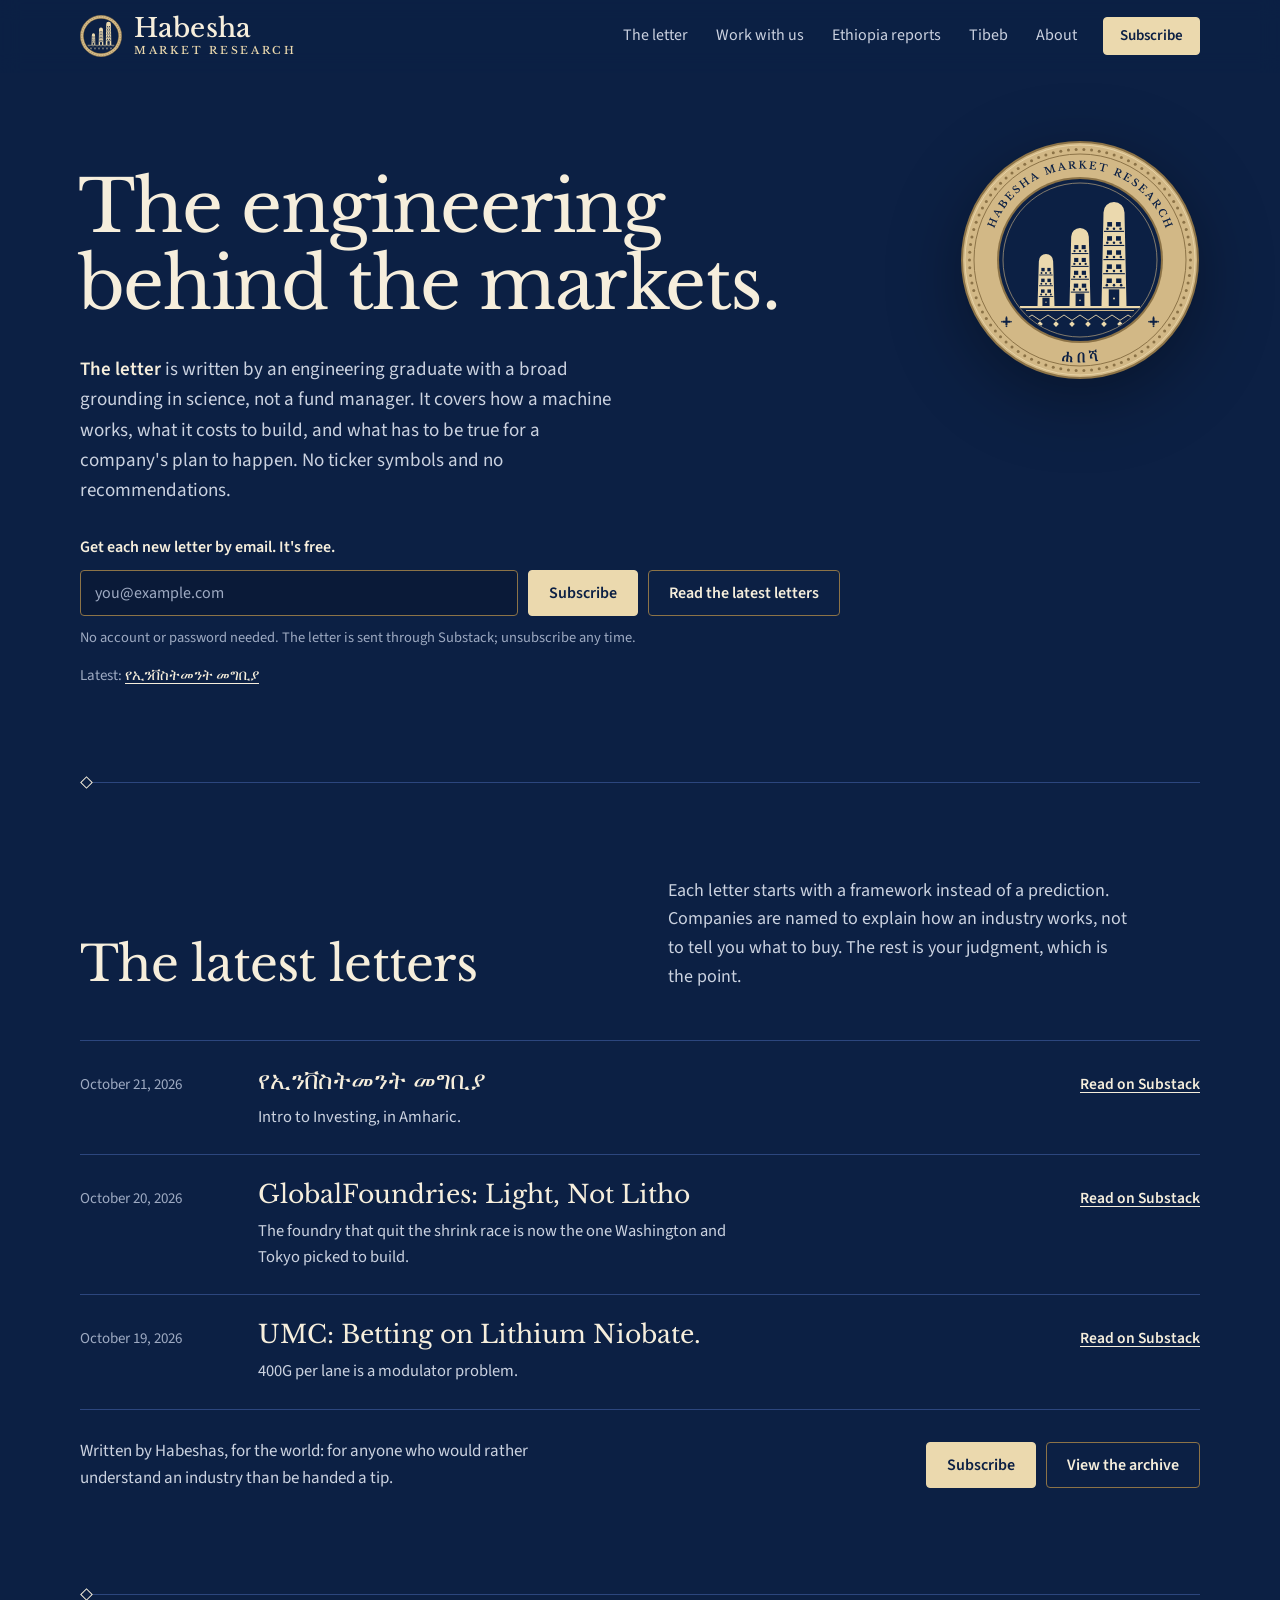
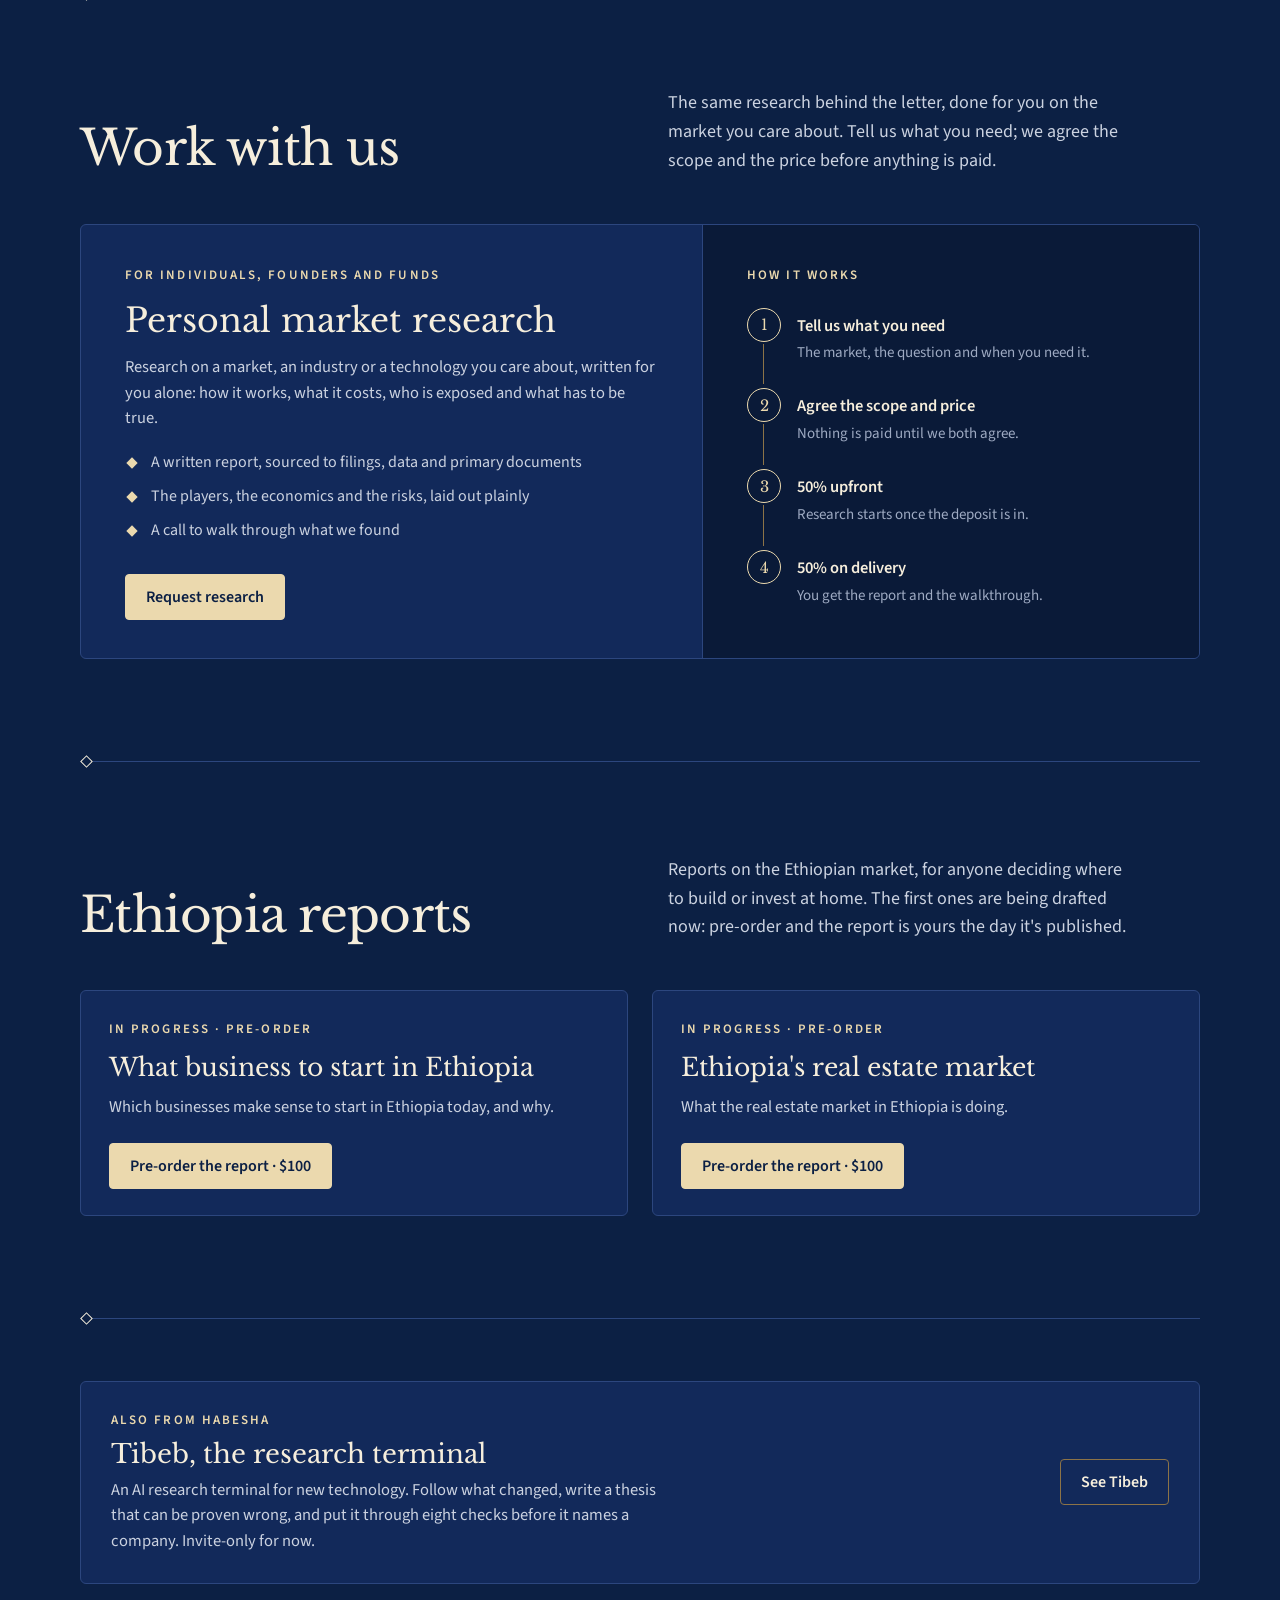
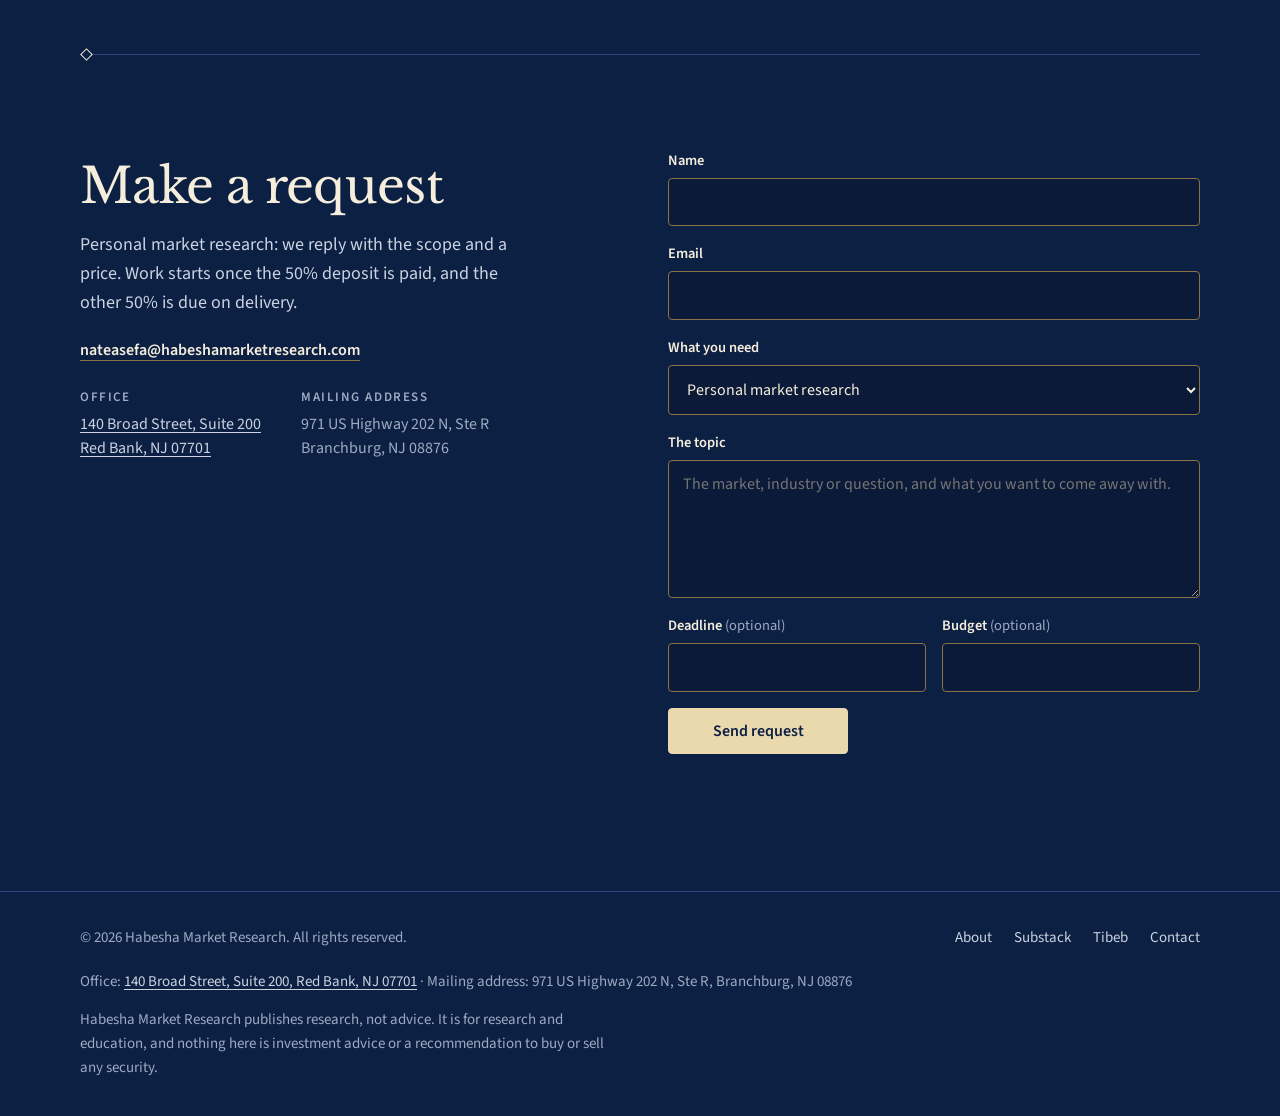
==== index.html @ 95555477 "Sign up for the letter on the site, not on Substack's pages Five simulated readers trying to "sign u" ====
<!DOCTYPE html>
<html lang="en">
<head>
<meta charset="UTF-8"/>
<meta name="viewport" content="width=device-width, initial-scale=1.0, viewport-fit=cover"/>
<title>Habesha Market Research · The engineering behind the markets</title>
<meta name="description" content="The engineering behind the markets: a research letter by an engineering graduate with a broad grounding in science, not a fund manager, and Tibeb, a terminal that tests a thesis before it names a company."/>
<meta property="og:title" content="Habesha Market Research"/>
<meta property="og:description" content="Research on the engineering behind the markets. A letter with no ticker symbols and no recommendations, and Tibeb, a research terminal that tests a thesis before it names a company."/>
<meta property="og:image" content="https://www.habeshamarketresearch.com/assets/og-logo.png"/>
<meta property="og:type" content="website"/>
<meta name="theme-color" content="#0C2044"/>
<link rel="icon" href="/favicon.ico" sizes="48x48"/>
<link rel="icon" type="image/png" sizes="32x32" href="/assets/favicon-32.png"/>
<link rel="icon" type="image/png" sizes="16x16" href="/assets/favicon-16.png"/>
<link rel="apple-touch-icon" sizes="180x180" href="/assets/apple-touch-icon.png"/>
<link rel="preconnect" href="https://fonts.googleapis.com"/>
<link rel="preconnect" href="https://fonts.gstatic.com" crossorigin/>
<link href="https://fonts.googleapis.com/css2?family=Libre+Baskerville:ital,wght@0,400..700;1,400..700&family=Source+Sans+3:ital,wght@0,400..700;1,400..700&display=swap" rel="stylesheet"/>
<script>
/* The hero plays once on load. Without this class (no script, or the
   visitor asked for reduced motion) the page shows the finished state. */
if (!window.matchMedia || !window.matchMedia('(prefers-reduced-motion: reduce)').matches) {
  document.documentElement.className += ' anim';
}
</script>
<style>
/* ══════════════════════════════════════════════════════════════════════
   Habesha Market Research

   The Habesha Market Research brand, as a page: navy ground, ivory ink,
   champagne accents from the Aksum coin, the wordmark's serif, and the tibeb — the woven border on Ethiopian cloth
   that Tibeb is named for. The tibeb appears as the thread of the four
   steps, which weaves itself as the path plays. Colour means something and nothing else: green is for / passed,
   red is against / hurt, ochre is open. Ivory is for words, champagne for actions.
   Same system as the terminal itself.
   ══════════════════════════════════════════════════════════════════════ */
:root {
  --paper:     #0C2044;   /* the logo's ground */
  --raised:    #12295A;
  --inset:     #0A1A38;
  --line:      #1E3566;
  --line-2:    #2C467E;
  --line-3:    #8C7347;   /* control outlines, 3:1 on paper */
  --ink:       #F6EEDC;   /* the wordmark's navy */
  --ink-2:     #CBD2E0;
  --ink-3:     #9EAAC2;
  --ink-hover: #EBD9AE;
  --accent:    #EBD9AE;   /* champagne, the coin's rim */
  --accent-2:  #D2B886;
  --green:     #5CBF98;
  --red:       #E8746E;
  --ochre:     #D2B886;
  --ochre-ink: #E3CC92;

  --display: 'Libre Baskerville', Georgia, 'Times New Roman', serif;
  --body:    'Source Sans 3', system-ui, -apple-system, 'Segoe UI', sans-serif;

  --tibeb:   url("data:image/svg+xml,%3Csvg xmlns='http://www.w3.org/2000/svg' width='24' height='16' viewBox='0 0 24 16'%3E%3Crect width='24' height='16' fill='%23081833'/%3E%3Cpath d='M0 0h24v1.2H0z' fill='%23D2B886'/%3E%3Cpath d='M0 1.2 3 4.6 6 1.2 9 4.6 12 1.2 15 4.6 18 1.2 21 4.6 24 1.2z' fill='%23EBD9AE'/%3E%3Crect y='5.6' width='24' height='1' fill='%238C7347'/%3E%3Cpath d='M6 8 8.7 10.7 6 13.4 3.3 10.7z' fill='%23EBD9AE'/%3E%3Cpath d='M18 8 20.7 10.7 18 13.4 15.3 10.7z' fill='%23B89B62'/%3E%3Crect y='14.8' width='24' height='1.2' fill='%238C7347'/%3E%3C/svg%3E");
  --tibeb-v: url("data:image/svg+xml,%3Csvg xmlns='http://www.w3.org/2000/svg' width='16' height='24' viewBox='0 0 16 24'%3E%3Cg transform='translate%2816 0%29 rotate%2890%29'%3E%3Crect width='24' height='16' fill='%23081833'/%3E%3Cpath d='M0 0h24v1.2H0z' fill='%23D2B886'/%3E%3Cpath d='M0 1.2 3 4.6 6 1.2 9 4.6 12 1.2 15 4.6 18 1.2 21 4.6 24 1.2z' fill='%23EBD9AE'/%3E%3Crect y='5.6' width='24' height='1' fill='%238C7347'/%3E%3Cpath d='M6 8 8.7 10.7 6 13.4 3.3 10.7z' fill='%23EBD9AE'/%3E%3Cpath d='M18 8 20.7 10.7 18 13.4 15.3 10.7z' fill='%23B89B62'/%3E%3Crect y='14.8' width='24' height='1.2' fill='%238C7347'/%3E%3C/g%3E%3C/svg%3E");

  --gutter: 40px;
  --wrap:   1200px;
}
*, *::before, *::after { box-sizing: border-box; }
* { margin: 0; padding: 0; }
html { scroll-behavior: smooth; scroll-padding-top: 96px; -webkit-text-size-adjust: 100%; }
body {
  font-family: var(--body);
  font-size: 18px;
  line-height: 1.6;
  font-variant-numeric: tabular-nums;
  background: var(--paper);
  color: var(--ink);
  -webkit-font-smoothing: antialiased;
  text-rendering: optimizeLegibility;
  overflow-x: hidden;
}
a { color: inherit; }
::selection { background: rgba(235, 217, 174, 0.28); }
:focus-visible { outline: 2px solid var(--ink); outline-offset: 3px; }

.wrap { position: relative; max-width: var(--wrap); margin: 0 auto; padding: 0 var(--gutter); }
.skip {
  position: absolute; left: 12px; top: -60px; z-index: 200;
  padding: 10px 14px; background: var(--ink); color: var(--paper);
  font-weight: 600; font-size: 15px; text-decoration: none; border-radius: 4px;
}
.skip:focus { top: 22px; }

/* The diamond knot. */
.knot {
  display: inline-block; flex-shrink: 0;
  width: 10px; height: 10px;
  border: 1.5px solid var(--accent); background: var(--accent);
  transform: rotate(45deg);
  transition: background 0.3s, border-color 0.3s, box-shadow 0.3s;
}

/* ─── Buttons ─── */
.btn {
  display: inline-flex; align-items: center; justify-content: center;
  padding: 12px 20px;
  border: 1px solid transparent; border-radius: 4px;
  font: 600 16px/1.25 var(--body);
  text-decoration: none; white-space: nowrap; cursor: pointer;
  transition: background 0.15s, border-color 0.15s, color 0.15s;
}
.btn-primary { background: var(--accent); border-color: var(--accent); color: var(--paper); }
.btn-primary:hover { background: var(--ink); border-color: var(--ink); }
.btn-quiet { background: transparent; border-color: var(--line-3); color: var(--ink); }
.btn-quiet:hover { background: rgba(235, 217, 174, 0.08); border-color: var(--ink); }
.text-link { color: var(--ink); text-decoration: underline; text-decoration-thickness: 1px; text-underline-offset: 3px; }
.text-link:hover { text-decoration-thickness: 2px; }

/* ─── Nav ─── */
.nav {
  position: fixed; top: 0; left: 0; right: 0; z-index: 100;
  background: rgba(12, 32, 68, 0.94);
  -webkit-backdrop-filter: blur(10px); backdrop-filter: blur(10px);
  border-bottom: 1px solid transparent;
  transition: border-color 0.2s;
}
.nav.scrolled { border-bottom-color: var(--line-2); }
.nav-in {
  max-width: var(--wrap); margin: 0 auto; padding: 0 var(--gutter);
  height: 72px; display: flex; align-items: center; justify-content: space-between; gap: 24px;
}
.brand { display: inline-flex; align-items: center; gap: 12px; text-decoration: none; color: var(--ink); }
.brand-emblem { display: block; height: 42px; width: auto; }
.brand-lockup { display: flex; flex-direction: column; gap: 5px; }
.brand-name { font: 500 26px/1 var(--display); letter-spacing: 0.005em; }
.brand-sub { font: 500 10.5px/1 var(--display); letter-spacing: 0.26em; text-transform: uppercase; color: var(--accent); }
.nav-links { display: flex; align-items: center; gap: 4px; }
.nav-links a { padding: 8px 12px; font-size: 16px; color: var(--ink-2); text-decoration: none; border-radius: 4px; transition: color 0.15s; }
.nav-links a:hover { color: var(--ink); text-decoration: underline; text-underline-offset: 4px; }
.nav-links .btn { margin-left: 10px; padding: 9px 16px; font-size: 15px; color: var(--paper); }
.nav-links .btn:hover { color: var(--paper); text-decoration: none; }
.nav-burger {
  display: none; width: 44px; height: 44px;
  align-items: center; justify-content: center;
  background: transparent; border: 1px solid var(--line-3); border-radius: 4px; color: var(--ink); cursor: pointer;
}

/* ─── Hero ─── */
.hero { position: relative; padding: 168px 0 88px; }
/* The statement: what the firm does, in two lines. */
.hero h1 {
  font: 400 clamp(40px, 5.6vw, 80px)/1.08 var(--display);
  letter-spacing: -0.02em;
  margin-left: -0.03em;
  color: var(--ink);
}
/* Under it, the two things the firm makes, side by side: the letter and
   Tibeb, each with its one action. */
.doors { display: grid; grid-template-columns: repeat(2, minmax(0, 1fr)); gap: 0 56px; margin-top: 40px; }
.door { display: flex; flex-direction: column; }
.door .hero-cta { margin-top: auto; padding-top: 24px; }
.hero-lede { font-size: 19px; line-height: 1.6; color: var(--ink-2); max-width: 48ch; }
.hero-lede strong { color: var(--ink); font-weight: 600; }
.hero-cta { display: flex; flex-wrap: wrap; gap: 10px; margin-top: 26px; }
.hero-note { margin-top: 14px; font-size: 15px; color: var(--ink-3); }

/* The path: four knots on one thread, each with what that step leaves you
   holding. On load the thread is woven, left to right. */
.path {
  list-style: none;
  display: grid; grid-template-columns: repeat(4, minmax(0, 1fr)); gap: 0 32px;
  margin-top: 64px;
}
.rail { display: flex; align-items: center; height: 16px; margin-bottom: 18px; }
.rail .knot { width: 12px; height: 12px; margin-left: 2px; }
.link {
  position: relative; flex: 1; height: 10px; margin: 0 -20px 0 12px;
  background: linear-gradient(var(--line-2), var(--line-2)) left center / 100% 1px no-repeat;
}
.link::after {
  content: ''; position: absolute; inset: 0;
  background: var(--tibeb) repeat-x left center / auto 10px;
  transform-origin: left center; transition: transform 0.7s cubic-bezier(0.3, 0.7, 0.2, 1);
}
.step:last-child .link { display: none; }
.step-name { font: 600 18px/1.3 var(--body); color: var(--ink); }
.step-what { margin-top: 4px; font-size: 15.5px; line-height: 1.5; color: var(--ink-2); min-height: 70px; }
.mini { margin-top: 16px; transition: opacity 0.5s; }
.mini-foot { margin-top: 10px; font-size: 14px; color: var(--ink-3); }
.mini-foot b { font-weight: 700; color: var(--green); }

.chips { display: flex; flex-wrap: wrap; gap: 6px; list-style: none; }
.chip {
  padding: 3px 10px; border: 1px solid var(--line-2); border-radius: 999px;
  font-size: 13.5px; line-height: 1.5; color: var(--ink-2);
  transition: border-color 0.3s, color 0.3s, background 0.3s;
}
.chip.pick { border-color: var(--ink); color: var(--paper); background: var(--ink); }

.thesis-card { border-left: 3px solid var(--ink); padding: 2px 0 2px 14px; }
.thesis-tag { font-size: 13.5px; color: var(--ink-3); }
.thesis-q { margin-top: 6px; font: 400 18px/1.4 var(--display); color: var(--ink); }
.thesis-by { margin-top: 10px; font-size: 14px; color: var(--ink-2); }
.thesis-by b { font-weight: 600; color: var(--ink); }

.checks { list-style: none; }
.check { position: relative; padding: 0 0 6px 24px; font-size: 14.5px; line-height: 1.45; color: var(--ink); transition: color 0.3s; }
.check::before {
  content: ''; position: absolute; left: 6px; top: 15px; bottom: -4px; width: 1px;
  background: var(--green); transition: background 0.3s;
}
.check:last-child { padding-bottom: 0; }
.check:last-child::before { display: none; }
.check .knot { position: absolute; left: 2px; top: 6px; width: 9px; height: 9px; background: var(--green); border-color: var(--green); }

.slots { list-style: none; border-top: 1px solid var(--line-2); }
.slot {
  display: grid; grid-template-columns: 62px minmax(0, 1fr) auto; gap: 12px; align-items: center;
  padding: 8px 0; border-bottom: 1px solid var(--line-2);
  font-size: 14.5px; line-height: 1.3;
}
.sym {
  height: 24px; display: grid; place-items: center;
  border: 1px solid var(--ink);
  font: 600 12.5px/1 var(--display); letter-spacing: 0.04em; color: var(--ink);
  transition: color 0.35s, border-color 0.35s, background 0.35s;
}
.role { color: var(--ink); transition: color 0.35s; }
.side { font-size: 13.5px; font-weight: 600; color: var(--green); transition: opacity 0.35s; }
.slot.hurt .sym { color: var(--red); border-color: var(--red); }
.slot.hurt .side { color: var(--red); }
.when-locked { display: none; color: var(--ochre-ink); }
.when-open { color: var(--green); font-weight: 600; }

.replay {
  display: none; margin-top: 24px;
  background: transparent; border: 0; padding: 4px 0;
  font: 500 15px var(--body); color: var(--ink-3);
  text-decoration: underline; text-decoration-thickness: 1px; text-underline-offset: 3px; cursor: pointer;
}
.replay:hover { color: var(--ink); }

/* Before the sequence reaches a step. */
.anim .replay { display: inline-block; }
.anim .step:not(.on) .rail .knot { background: var(--paper); border-color: var(--ink-3); }
.anim .step-exposure:not(.on) .rail .knot { border-color: var(--ochre); box-shadow: 0 0 0 3px rgba(210, 184, 134, 0.25); }
.anim .step:not(.go) .link::after { transform: scaleX(0); }
.anim .chip.pick:not(.on) { border-color: var(--line-2); color: var(--ink-2); background: transparent; }
.anim .step-thesis:not(.on) .mini { opacity: 0.25; }
.anim .check:not(.on) { color: var(--ink-3); }
.anim .check:not(.on)::before { background: var(--line-2); }
.anim .check:not(.on) .knot { background: var(--paper); border-color: var(--ink-3); }
.anim .slot:not(.on) .sym {                   /* a symbol, woven shut */
  color: transparent; border-color: var(--ink);
  background: var(--tibeb) repeat-x left center / auto 24px;
}
.anim .slot:not(.on) .role { color: var(--ink-3); }
.anim .slot:not(.on) .side { opacity: 0; }
.anim .step-exposure:not(.on) .when-locked { display: inline; }
.anim .step-exposure:not(.on) .when-open { display: none; }

/* ─── The rule between sections: a hairline and one knot ─── */
.thread-rule { position: relative; height: 13px; max-width: var(--wrap); margin: 0 auto; padding: 0 var(--gutter); }
.thread-rule::before { content: ''; position: absolute; left: var(--gutter); right: var(--gutter); top: 6px; height: 1px; background: var(--line-2); }
.thread-rule::after {
  content: ''; position: absolute; left: var(--gutter); top: 2px; margin-left: 2px;
  width: 9px; height: 9px; transform: rotate(45deg);
  border: 1.5px solid var(--ink); background: var(--paper);
}

/* ─── Sections ─── */
.section { position: relative; padding: 88px 0 96px; }
.section-head { display: grid; grid-template-columns: minmax(0, 1fr) minmax(0, 1fr); gap: 56px; align-items: end; margin-bottom: 48px; }
.section-title { font: 400 clamp(34px, 3.8vw, 50px)/1.12 var(--display); letter-spacing: -0.015em; color: var(--ink); }
.section-lede { font-size: 18px; color: var(--ink-2); max-width: 52ch; }

/* The gate: eight checks, in the order they are worked through. */
.gate { list-style: none; border-top: 1px solid var(--line-2); }
.gate-row {
  position: relative;
  display: grid; grid-template-columns: 30px minmax(0, 0.9fr) minmax(0, 1.25fr) minmax(0, 1.1fr); gap: 0 28px;
  padding: 20px 0; border-bottom: 1px solid var(--line-2);
  align-items: start;
}
.gate-row .knot { margin: 9px 0 0 3px; background: var(--green); border-color: var(--green); }
.gate-row::before {                /* the thread, knot to knot */
  content: ''; position: absolute; left: 8px; top: 40px; bottom: -28px; width: 1px; background: var(--green); opacity: 0.6;
}
.gate-row:last-child::before { display: none; }
.gate-name { font: 600 18px/1.4 var(--body); color: var(--ink); }
.gate-takes { font-size: 17px; line-height: 1.55; color: var(--ink); }
.gate-takes .num { font-weight: 700; color: var(--ink); }
.gate-why { font-size: 16px; line-height: 1.55; color: var(--ink-2); }
.gate-cols {
  display: grid; grid-template-columns: 30px minmax(0, 0.9fr) minmax(0, 1.25fr) minmax(0, 1.1fr); gap: 0 28px;
  padding-bottom: 10px; font-size: 14.5px; font-weight: 600; color: var(--ink-3);
}
.gate-after { margin-top: 28px; font-size: 17px; color: var(--ink-2); max-width: 64ch; }

/* It stops at research. */
.stops { display: grid; grid-template-columns: minmax(0, 1fr) minmax(0, 1fr); gap: 56px; align-items: end; }
.stops p { margin-top: 22px; font-size: 18px; color: var(--ink-2); max-width: 46ch; }
.stops p + p { margin-top: 14px; }
.stops p.small { font-size: 15.5px; color: var(--ink-3); }
.not-list { list-style: none; border-top: 1px solid var(--line-2); }
.not-list li { display: flex; align-items: baseline; gap: 14px; padding: 14px 0; border-bottom: 1px solid var(--line-2); font-size: 18px; color: var(--ink); }
.not-list .no { font-size: 14px; font-weight: 700; color: var(--red); min-width: 28px; }

/* The letter. */
.posts { list-style: none; border-top: 1px solid var(--line-2); }
.post a {
  display: grid; grid-template-columns: 150px minmax(0, 1fr) auto; gap: 8px 28px; align-items: baseline;
  padding: 24px 0; border-bottom: 1px solid var(--line-2);
  text-decoration: none;
}
.post-kind { font-size: 15px; color: var(--ink-3); }
.post-title { font: 400 25px/1.25 var(--display); color: var(--ink); transition: color 0.15s; }
.post-desc { grid-column: 2; font-size: 16.5px; line-height: 1.55; color: var(--ink-2); max-width: 62ch; }
.post-go { grid-row: 1; grid-column: 3; font-size: 15.5px; font-weight: 600; color: var(--ink); white-space: nowrap; text-decoration: underline; text-underline-offset: 3px; }
.post a:hover .post-title { color: var(--ink-hover); text-decoration: underline; text-decoration-thickness: 1px; text-underline-offset: 5px; }
.letter-bar { margin-top: 28px; display: flex; flex-wrap: wrap; gap: 16px 28px; align-items: center; justify-content: space-between; }
.letter-bar p { font-size: 17px; color: var(--ink-2); max-width: 58ch; }
.letter-bar .btns { display: flex; flex-wrap: wrap; gap: 10px; }

/* Contact. */
.contact { display: grid; grid-template-columns: minmax(0, 1fr) minmax(0, 1fr); gap: 56px; align-items: start; }
.contact > div { padding-top: 10px; }
.contact p { font-size: 18px; color: var(--ink-2); max-width: 50ch; }
.contact .hero-cta { margin-top: 22px; }
.mail { display: inline-block; margin-top: 14px; padding: 8px 0; font: 600 16px var(--body); color: var(--ink); text-decoration: underline; text-decoration-color: var(--line-3); text-underline-offset: 5px; overflow-wrap: anywhere; }
.mail:hover { text-decoration-color: var(--ink); }
.addr-grid { display: flex; flex-wrap: wrap; gap: 0 40px; margin-top: 18px; }
.request-addr a { color: var(--ink-2); text-underline-offset: 3px; }
.request-addr { margin-top: 0; font-style: normal; font-size: 16px; line-height: 1.55; color: var(--ink-3); }
.addr-label { display: block; font-size: 13px; font-weight: 600; letter-spacing: 0.12em; text-transform: uppercase; color: var(--ink-3); margin-bottom: 4px; }

/* Footer. */
.footer { position: relative; border-top: 1px solid var(--line-2); }
.footer-in {
  max-width: var(--wrap); margin: 0 auto; padding: 28px var(--gutter) 36px;
  display: flex; flex-wrap: wrap; gap: 14px 32px; justify-content: space-between; align-items: baseline;
  font-size: 15px; color: var(--ink-3);
}
.footer-links { display: flex; gap: 22px; }
.footer-links a { padding: 6px 0; text-decoration: none; color: var(--ink-2); }
.footer-links a:hover { color: var(--ink); text-decoration: underline; text-underline-offset: 4px; }
.footer-note { flex-basis: 100%; max-width: 78ch; }
.footer-addr { flex-basis: 100%; font-style: normal; color: var(--ink-3); }
.footer-addr a { color: var(--ink-2); text-underline-offset: 3px; }

/* ─── Narrower screens ─── */
@media (max-width: 1080px) {
  .doors { gap: 0 40px; margin-top: 32px; }
  /* The thread turns and runs down the page. */
  .path { grid-template-columns: minmax(0, 1fr); gap: 0; margin-top: 56px; }
  .step { display: grid; grid-template-columns: 16px minmax(0, 1fr); column-gap: 20px; padding-bottom: 34px; }
  .step:last-child { padding-bottom: 0; }
  .rail { grid-column: 1; grid-row: 1 / span 3; flex-direction: column; height: auto; margin: 6px 0 -34px; }
  .rail .knot { margin-left: 0; }
  .link {
    flex: 1; width: 10px; height: auto; margin: 10px 0 6px;
    background: linear-gradient(var(--line-2), var(--line-2)) center top / 1px 100% no-repeat;
  }
  .link::after { background: var(--tibeb-v) repeat-y center top / 10px auto; transform-origin: center top; }
  .anim .step:not(.go) .link::after { transform: scaleY(0); }
  .step-name, .step-what, .mini { grid-column: 2; }
  .step-what { min-height: 0; max-width: 52ch; }
  .mini { max-width: 460px; }
  .section-head, .stops, .contact { grid-template-columns: minmax(0, 1fr); gap: 20px; align-items: start; }
  .contact > div { padding-top: 0; }
  .section-head { margin-bottom: 36px; }
  .gate-cols { display: none; }
  .gate-row { grid-template-columns: 30px minmax(0, 1fr); gap: 4px 0; }
  .gate-row > :not(.knot) { grid-column: 2; }
  .gate-row .knot { grid-row: 1 / span 3; }
  .gate-row::before { bottom: -22px; }
  .gate-why { margin-top: 2px; }
}
@media (max-width: 860px) {
  :root { --gutter: 20px; }
  body { font-size: 17px; }
  .nav-in { height: 64px; }
  .brand-emblem { height: 36px; }
  .nav-burger { display: inline-flex; }
  .nav-links {
    display: none;
    position: absolute; top: 100%; left: 12px; right: 12px; margin-top: 6px;
    flex-direction: column; align-items: stretch; gap: 2px;
    padding: 8px; background: var(--raised); border: 1px solid var(--line-2); border-radius: 6px;
    box-shadow: 0 12px 30px rgba(0, 0, 0, 0.35);
  }
  .nav-links.open { display: flex; }
  .nav-links a { padding: 12px; font-size: 17px; }
  .nav-links .btn { margin: 6px 0 0; padding: 12px; font-size: 17px; }
  .hero { padding: 132px 0 64px; }
  .section { padding: 64px 0 72px; }
  .post a { grid-template-columns: minmax(0, 1fr); gap: 6px; padding: 22px 0; }
  .post-desc, .post-go { grid-column: 1; grid-row: auto; }
  .post-go { order: 2; margin-top: 4px; }
  .post-title { font-size: 23px; }
  .footer-in { padding-bottom: 30px; }
}
@media (max-width: 720px) {
  /* The two doors stack: the letter, then Tibeb. */
  .doors { grid-template-columns: minmax(0, 1fr); gap: 36px 0; }
  .hero-lede { max-width: 56ch; }
}
@media (max-width: 420px) {
  /* Sized so "The engineering" always fits on the first line. */
  .hero h1 { font-size: min(42px, calc((100vw - 40px) / 8.4)); }
  .hero-cta .btn { flex: 1 1 100%; }
  .slot { grid-template-columns: 58px minmax(0, 1fr) auto; gap: 10px; }
}
@media (prefers-reduced-motion: reduce) {
  html { scroll-behavior: auto; }
  *, *::before, *::after { transition-duration: 0.01ms !important; animation-duration: 0.01ms !important; }
}

/* ─── The home page, focused on the letter (Oct 2026) ─── */
.hero-lede-wide { max-width: 60ch; margin-top: 32px; }
.hero .hero-cta { margin-top: 28px; }
.hero-coin { position: absolute; right: var(--gutter); top: -28px; width: 240px; height: 240px; filter: drop-shadow(0 18px 36px rgba(0, 0, 0, 0.35)); }
.section-tight { padding: 56px 0 64px; }
.offers { display: grid; grid-template-columns: repeat(2, minmax(0, 1fr)); gap: 24px; }
.offers-one { grid-template-columns: minmax(0, 760px); }
.report-buy[aria-disabled="true"] { opacity: 0.55; cursor: default; pointer-events: none; }
.offer {
  display: flex; flex-direction: column; gap: 12px;
  padding: 28px 28px 26px; background: var(--raised);
  border: 1px solid var(--line-2); border-radius: 6px;
}
.offer-tag { font-size: 13px; font-weight: 600; letter-spacing: 0.16em; text-transform: uppercase; color: var(--accent); }
.offer-title { font: 400 25px/1.25 var(--display); color: var(--ink); }
.offer-what { font-size: 16.5px; line-height: 1.55; color: var(--ink-2); }
.offer-terms { display: flex; align-items: center; gap: 12px; font-size: 15.5px; font-weight: 600; color: var(--ink); }
.offer-terms .knot { width: 9px; height: 9px; margin-left: 2px; }
.offer-cta { margin-top: auto; padding-top: 10px; display: flex; flex-wrap: wrap; align-items: center; gap: 12px 20px; }
.offer-cta .text-link { font-size: 15px; }
.offer.offer-wide { display: grid; grid-template-columns: minmax(0, 1.25fr) minmax(0, 1fr); gap: 0; padding: 0; overflow: hidden; }
.offer-main { display: flex; flex-direction: column; gap: 14px; padding: 40px 44px 38px; }
.offer-title-lg { font-size: clamp(28px, 2.6vw, 34px); }
.offer-gets { list-style: none; margin: 4px 0 0; padding: 0; display: grid; gap: 10px; }
.offer-gets li { position: relative; padding-left: 26px; font-size: 16px; line-height: 1.5; color: var(--ink-2); }
.offer-gets li::before { content: ""; position: absolute; left: 3px; top: 0.55em; width: 8px; height: 8px; background: var(--accent); transform: rotate(45deg); }
.offer-main .offer-cta { padding-top: 18px; }
.offer-side { padding: 40px 44px 38px; background: var(--inset, #0A1A38); border-left: 1px solid var(--line-2); }
.offer-side-h { font-size: 13px; font-weight: 600; letter-spacing: 0.16em; text-transform: uppercase; color: var(--accent); margin-bottom: 22px; }
.offer-steps { list-style: none; margin: 0; padding: 0; display: grid; gap: 0; }
.offer-steps li { position: relative; display: grid; grid-template-columns: 34px minmax(0, 1fr); gap: 16px; padding-bottom: 24px; }
.offer-steps li:last-child { padding-bottom: 0; }
.offer-steps li:not(:last-child)::after { content: ""; position: absolute; left: 16px; top: 36px; bottom: 4px; width: 1px; background: var(--line-3); }
.step-n { width: 34px; height: 34px; border-radius: 50%; border: 1px solid var(--accent); color: var(--accent); display: grid; place-items: center; font: 400 15px var(--display); }
.offer-steps b { display: block; font-size: 16.5px; font-weight: 600; color: var(--ink); margin-top: 5px; }
.offer-steps div span { display: block; font-size: 15px; line-height: 1.5; color: var(--ink-3); margin-top: 3px; }
@media (max-width: 860px) {
  .offer.offer-wide { grid-template-columns: minmax(0, 1fr); padding: 0; }
  .offer-main, .offer-side { padding: 28px 22px 26px; }
  .offer-side { border-left: 0; border-top: 1px solid var(--line-2); }
}
.tibeb-box {
  display: flex; align-items: center; justify-content: space-between; gap: 24px 40px; flex-wrap: wrap;
  padding: 28px 30px; border: 1px solid var(--line-2); border-radius: 6px; background: var(--raised);
}
.tibeb-box > div { max-width: 62ch; display: flex; flex-direction: column; gap: 8px; }
.tibeb-title { font: 400 26px/1.2 var(--display); color: var(--ink); }
.tibeb-what { font-size: 16.5px; line-height: 1.55; color: var(--ink-2); }
.request-note { margin-top: 18px; font-size: 17px; color: var(--ink-2); max-width: 46ch; }
.request { display: flex; flex-direction: column; gap: 16px; }
.field { display: flex; flex-direction: column; gap: 6px; }
.field-row { display: grid; grid-template-columns: minmax(0, 1fr) minmax(0, 1fr); gap: 16px; }
.field-row[hidden], .field[hidden] { display: none; }
.field label { font-size: 14.5px; font-weight: 600; color: var(--ink); }
.field .opt { font-weight: 400; color: var(--ink-3); }
.field input, .field select, .field textarea {
  width: 100%; padding: 12px 14px; border-radius: 4px;
  background: var(--inset); color: var(--ink); border: 1px solid var(--line-3);
  font: 400 16px/1.4 var(--body);
}
.field textarea { resize: vertical; min-height: 120px; }
.field input:focus-visible, .field select:focus-visible, .field textarea:focus-visible { outline: 2px solid var(--accent); outline-offset: 1px; }
.field select option { background: var(--paper); color: var(--ink); }
.request .btn { align-self: flex-start; min-width: 180px; }
.request .btn:disabled { opacity: 0.6; cursor: wait; }
.hp { position: absolute; left: -9999px; width: 1px; height: 1px; overflow: hidden; }
.form-status { min-height: 1.4em; font-size: 15px; color: var(--ink-2); }
.form-status.ok { color: var(--green); }
.form-status.err { color: var(--red); }
@media (max-width: 1080px) { .hero-coin { display: none; } }
@media (max-width: 860px) {
  .offers, .field-row { grid-template-columns: minmax(0, 1fr); }
  .offer { padding: 24px 20px 22px; }
  .tibeb-box { padding: 24px 20px; }
}

/* ─── Sign up for the letter here, in the hero (Oct 2026) ─── */
.signup { margin-top: 28px; max-width: 760px; }
.signup[hidden], .signup-done[hidden] { display: none; }
.signup-label { display: block; margin-bottom: 10px; font-size: 16px; font-weight: 600; color: var(--ink); }
.signup-row { display: flex; flex-wrap: wrap; gap: 10px; }
.signup-email {
  flex: 1 1 260px; min-width: 0;
  padding: 12px 14px; border-radius: 4px;
  background: var(--inset); color: var(--ink); border: 1px solid var(--line-3);
  font: 400 16px/1.25 var(--body);
}
.signup-email::placeholder { color: var(--ink-3); opacity: 1; }
.signup-email:focus-visible { outline: 2px solid var(--accent); outline-offset: 1px; }
.signup-email[aria-invalid="true"] { border-color: var(--red); }
.signup .btn:disabled { opacity: 0.6; cursor: not-allowed; }
.signup .form-status { margin-top: 10px; }
.signup .form-status:empty { min-height: 0; margin-top: 0; }
.signup-fine { margin-top: 10px; font-size: 14.5px; color: var(--ink-3); }
.signup-done {
  margin-top: 28px; max-width: 760px; padding: 22px 24px;
  background: var(--raised); border: 1px solid var(--line-2); border-left: 3px solid var(--green); border-radius: 6px;
  font-size: 16.5px; color: var(--ink-2);
}
.signup-done:focus { outline: none; }
.signup-done:focus-visible { outline: 2px solid var(--ink); outline-offset: 3px; }
.signup-done-head { margin-bottom: 6px; font: 400 24px/1.25 var(--display); color: var(--ink); }
.signup-done p + p { margin-top: 6px; }
.signup-done b { color: var(--ink); font-weight: 600; overflow-wrap: anywhere; }
.signup-done .hero-cta { margin-top: 18px; }
@media (max-width: 520px) {
  .signup-row > * { flex: 1 1 100%; }
  .signup-done { padding: 20px 18px; }
}
</style>
<script type="application/ld+json">
{"@context":"https://schema.org","@type":"Organization","name":"Habesha Market Research","url":"https://www.habeshamarketresearch.com","email":"nateasefa@habeshamarketresearch.com","address":{"@type":"PostalAddress","streetAddress":"140 Broad Street, Suite 200","addressLocality":"Red Bank","addressRegion":"NJ","postalCode":"07701","addressCountry":"US"}}
</script>
</head>
<body>
<a class="skip" href="#main">Skip to the content</a>

<header class="nav" id="nav">
  <div class="nav-in">
    <a href="#" class="brand" aria-label="Habesha Market Research"><img class="brand-emblem" src="/assets/emblem.svg" alt="" width="42" height="42"/><span class="brand-lockup" aria-hidden="true"><span class="brand-name">Habesha</span><span class="brand-sub">Market Research</span></span></a>
    <button class="nav-burger" id="navBurger" type="button" aria-label="Menu" aria-expanded="false" aria-controls="navLinks">
      <svg width="18" height="18" viewBox="0 0 18 18" fill="none" stroke="currentColor" stroke-width="1.6" stroke-linecap="round" aria-hidden="true"><path d="M2.5 5h13M2.5 9h13M2.5 13h13"/></svg>
    </button>
    <nav class="nav-links" id="navLinks" aria-label="Sections">
      <a href="#letter">The letter</a>
      <a href="#work">Work with us</a>
      <a href="#ethiopia">Ethiopia reports</a>
      <a href="https://www.tibeb.trade/landing.html">Tibeb</a>
      <a href="/about/">About</a>
      <a href="#subscribe" class="btn btn-primary" data-subscribe>Subscribe</a>
    </nav>
  </div>
</header>

<main id="main">

<!-- ════════════ Hero: the letter ════════════ -->
<section class="hero">
  <div class="wrap">
    <img class="hero-coin" src="/assets/coin.svg" alt="The Habesha Market Research coin: three Aksum stelae inside a champagne-gold rim" width="240" height="240"/>
    <h1>The engineering<br>behind the markets.</h1>
    <p class="hero-lede hero-lede-wide">
      <strong>The letter</strong> is written by an engineering graduate with a broad grounding in science, not a fund manager. It covers how a machine
      works, what it costs to build, and what has to be true for a company's plan to happen. No ticker
      symbols and no recommendations.
    </p>
    <!-- Sign up here, not on Substack's pages: /api/subscribe keeps the address, then the
         reader's browser hands it to Substack (which sends the letter) as Substack's own
         embed form does. Without JavaScript the form posts straight to Substack. -->
    <form class="signup" id="subscribe" action="https://thehabeshainvestor.substack.com/api/v1/free?nojs=true" method="post" novalidate>
      <label class="signup-label" for="sbEmail">Get each new letter by email. It's free.</label>
      <div class="signup-row">
        <input class="signup-email" id="sbEmail" name="email" type="email" autocomplete="email" inputmode="email" required maxlength="200" placeholder="you@example.com" aria-describedby="sbStatus"/>
        <button class="btn btn-primary" type="submit" id="sbSubmit">Subscribe</button>
        <a href="#letter" class="btn btn-quiet">Read the latest letters</a>
      </div>
      <input type="hidden" name="source" value="embed"/>
      <div class="hp" aria-hidden="true"><label for="sbWebsite">Website</label><input id="sbWebsite" name="website" type="text" tabindex="-1" autocomplete="off"/></div>
      <p class="form-status" id="sbStatus" role="status" aria-live="polite"></p>
      <p class="signup-fine">No account or password needed. The letter is sent through Substack; unsubscribe any time.</p>
    </form>
    <div class="signup-done" id="sbDone" tabindex="-1" hidden>
      <p class="signup-done-head">You're subscribed.</p>
      <p>New letters will come to <b id="sbDoneEmail"></b>, sent through Substack. If Substack asks you to confirm, open its email and press the button.</p>
      <p>You don't need an account or a password to read. Start now:</p>
      <div class="hero-cta">
        <a class="btn btn-primary" id="sbRead" href="https://thehabeshainvestor.substack.com/p/b67" target="_blank" rel="noopener">Read the latest letter</a>
        <a href="#letter" class="btn btn-quiet">See the latest letters</a>
      </div>
    </div>
    <p class="hero-note" id="latestNote">Latest: <a class="text-link" id="latestLink" href="https://thehabeshainvestor.substack.com/p/b67" target="_blank" rel="noopener">የኢንቨስትመንት መግቢያ</a></p>
  </div>
</section>

<div class="thread-rule" aria-hidden="true"></div>

<!-- ════════════ The letter: the newest three, from the Substack feed ════════════ -->
<section class="section" id="letter">
  <div class="wrap">
    <div class="section-head">
      <h2 class="section-title">The latest letters</h2>
      <p class="section-lede">
        Each letter starts with a framework instead of a prediction. Companies are named to explain how an
        industry works, not to tell you what to buy. The rest is your judgment, which is the point.
      </p>
    </div>

    <!-- Filled from /api/posts (the Substack RSS feed, newest first). The rows below
         are only the fallback for when the feed can't be reached. -->
    <ul class="posts" id="posts">
      <li class="post">
        <a href="https://thehabeshainvestor.substack.com/p/b67" target="_blank" rel="noopener">
          <time class="post-kind" datetime="2026-10-21">October 21, 2026</time>
          <span class="post-title">የኢንቨስትመንት መግቢያ</span>
          <span class="post-go">Read on Substack</span>
          <span class="post-desc">Intro to Investing, in Amharic.</span>
        </a>
      </li>
      <li class="post">
        <a href="https://thehabeshainvestor.substack.com/p/globalfoundries-light-not-litho" target="_blank" rel="noopener">
          <time class="post-kind" datetime="2026-10-20">October 20, 2026</time>
          <span class="post-title">GlobalFoundries: Light, Not Litho</span>
          <span class="post-go">Read on Substack</span>
          <span class="post-desc">The foundry that quit the shrink race is now the one Washington and Tokyo picked to build.</span>
        </a>
      </li>
      <li class="post">
        <a href="https://thehabeshainvestor.substack.com/p/umc-is-betting-on-lithium-niobate" target="_blank" rel="noopener">
          <time class="post-kind" datetime="2026-10-19">October 19, 2026</time>
          <span class="post-title">UMC: Betting on Lithium Niobate.</span>
          <span class="post-go">Read on Substack</span>
          <span class="post-desc">400G per lane is a modulator problem.</span>
        </a>
      </li>
    </ul>

    <div class="letter-bar">
      <p>Written by Habeshas, for the world: for anyone who would rather understand an industry than be handed a tip.</p>
      <div class="btns">
        <a href="#subscribe" class="btn btn-primary" data-subscribe>Subscribe</a>
        <a href="https://thehabeshainvestor.substack.com/archive" target="_blank" rel="noopener" class="btn btn-quiet">View the archive</a>
      </div>
    </div>
  </div>
</section>

<div class="thread-rule" aria-hidden="true"></div>

<!-- ════════════ Work with us: personal market research, 50% upfront ════════════ -->
<section class="section" id="work">
  <div class="wrap">
    <div class="section-head">
      <h2 class="section-title">Work with us</h2>
      <p class="section-lede">
        The same research behind the letter, done for you on the market you care about. Tell us what you
        need; we agree the scope and the price before anything is paid.
      </p>
    </div>
    <article class="offer offer-wide">
      <div class="offer-main">
        <p class="offer-tag">For individuals, founders and funds</p>
        <h3 class="offer-title offer-title-lg">Personal market research</h3>
        <p class="offer-what">Research on a market, an industry or a technology you care about, written for you alone: how it works, what it costs, who is exposed and what has to be true.</p>
        <ul class="offer-gets">
          <li>A written report, sourced to filings, data and primary documents</li>
          <li>The players, the economics and the risks, laid out plainly</li>
          <li>A call to walk through what we found</li>
        </ul>
        <div class="offer-cta">
          <a href="#request" class="btn btn-primary" data-kind="research">Request research</a>
          <a href="#" class="text-link deposit-link" data-deposit="researchDepositUrl" hidden>Scope agreed? Pay the deposit</a>
        </div>
      </div>
      <div class="offer-side">
        <p class="offer-side-h">How it works</p>
        <ol class="offer-steps">
          <li><span class="step-n">1</span><div><b>Tell us what you need</b><span>The market, the question and when you need it.</span></div></li>
          <li><span class="step-n">2</span><div><b>Agree the scope and price</b><span>Nothing is paid until we both agree.</span></div></li>
          <li><span class="step-n">3</span><div><b>50% upfront</b><span>Research starts once the deposit is in.</span></div></li>
          <li><span class="step-n">4</span><div><b>50% on delivery</b><span>You get the report and the walkthrough.</span></div></li>
        </ol>
      </div>
    </article>
  </div>
</section>

<div class="thread-rule" aria-hidden="true"></div>

<!-- ════════════ Ethiopia reports: pre-order through Stripe ════════════ -->
<section class="section" id="ethiopia">
  <div class="wrap">
    <div class="section-head">
      <h2 class="section-title">Ethiopia reports</h2>
      <p class="section-lede">
        Reports on the Ethiopian market, for anyone deciding where to build or invest at home. The first ones are
        being drafted now: pre-order and the report is yours the day it's published.
      </p>
    </div>
    <div class="offers">
      <article class="offer">
        <p class="offer-tag">In progress · pre-order</p>
        <h3 class="offer-title">What business to start in Ethiopia</h3>
        <p class="offer-what">Which businesses make sense to start in Ethiopia today, and why.</p>
        <div class="offer-cta">
          <a class="btn btn-primary report-buy" data-buy="ethiopiaBusinessUrl" href="https://buy.stripe.com/00w8wQ7W9bNj9m90Gb97G00" target="_blank" rel="noopener">Pre-order the report · $100</a>
        </div>
      </article>
      <article class="offer">
        <p class="offer-tag">In progress · pre-order</p>
        <h3 class="offer-title">Ethiopia's real estate market</h3>
        <p class="offer-what">What the real estate market in Ethiopia is doing.</p>
        <div class="offer-cta">
          <a class="btn btn-primary report-buy" data-buy="ethiopiaRealEstateUrl" href="https://buy.stripe.com/8x29AUekxeZvdCp1Kf97G01" target="_blank" rel="noopener">Pre-order the report · $100</a>
        </div>
      </article>
    </div>
  </div>
</section>

<div class="thread-rule" aria-hidden="true"></div>

<!-- ════════════ Tibeb, in brief: the full story is on tibeb.trade ════════════ -->
<section class="section section-tight" id="tibeb">
  <div class="wrap">
    <div class="tibeb-box">
      <div>
        <p class="offer-tag">Also from Habesha</p>
        <h2 class="tibeb-title">Tibeb, the research terminal</h2>
        <p class="tibeb-what">An AI research terminal for new technology. Follow what changed, write a thesis that can be proven wrong, and put it through eight checks before it names a company. Invite-only for now.</p>
      </div>
      <a href="https://www.tibeb.trade/landing.html" class="btn btn-quiet">See Tibeb</a>
    </div>
  </div>
</section>

<div class="thread-rule" aria-hidden="true"></div>

<!-- ════════════ The request form ════════════ -->
<section class="section" id="request">
  <div class="wrap">
    <div class="contact">
      <div>
        <h2 class="section-title">Make a request</h2>
        <p class="request-note">
          Personal market research: we reply with the scope and a price. Work starts once the 50% deposit is
          paid, and the other 50% is due on delivery.
        </p>
        <a href="mailto:nateasefa@habeshamarketresearch.com" class="mail">nateasefa@habeshamarketresearch.com</a>
        <div class="addr-grid">
          <address class="request-addr"><span class="addr-label">Office</span><a href="https://www.google.com/maps/search/?api=1&amp;query=140+Broad+Street+Suite+200+Red+Bank+NJ+07701" target="_blank" rel="noopener">140 Broad Street, Suite 200<br/>Red Bank, NJ 07701</a></address>
          <address class="request-addr"><span class="addr-label">Mailing address</span>971 US Highway 202 N, Ste R<br/>Branchburg, NJ 08876</address>
        </div>
      </div>
      <form class="request" id="requestForm" novalidate>
        <div class="field">
          <label for="rqName">Name</label>
          <input id="rqName" name="name" type="text" autocomplete="name" required maxlength="120"/>
        </div>
        <div class="field">
          <label for="rqEmail">Email</label>
          <input id="rqEmail" name="email" type="email" autocomplete="email" required maxlength="200"/>
        </div>
        <div class="field">
          <label for="rqKind">What you need</label>
          <select id="rqKind" name="kind" required>
            <option value="research">Personal market research</option>
            <option value="other">Something else</option>
          </select>
        </div>
        <div class="field">
          <label for="rqTopic" id="rqTopicLabel">The topic</label>
          <textarea id="rqTopic" name="topic" rows="5" maxlength="4000" placeholder="The market, industry or question, and what you want to come away with."></textarea>
        </div>
        <div class="field-row" id="rqDetails">
          <div class="field">
            <label for="rqDeadline">Deadline <span class="opt">(optional)</span></label>
            <input id="rqDeadline" name="deadline" type="text" maxlength="120"/>
          </div>
          <div class="field">
            <label for="rqBudget">Budget <span class="opt">(optional)</span></label>
            <input id="rqBudget" name="budget" type="text" maxlength="120"/>
          </div>
        </div>
        <div class="hp" aria-hidden="true"><label for="rqWebsite">Website</label><input id="rqWebsite" name="website" type="text" tabindex="-1" autocomplete="off"/></div>
        <button class="btn btn-primary" type="submit" id="rqSubmit">Send request</button>
        <p class="form-status" id="rqStatus" role="status" aria-live="polite"></p>
      </form>
    </div>
  </div>
</section>

</main>

<footer class="footer">
  <div class="footer-in">
    <div>© 2026 Habesha Market Research. All rights reserved.</div>
    <div class="footer-links">
      <a href="/about/">About</a>
      <a href="https://thehabeshainvestor.substack.com" target="_blank" rel="noopener">Substack</a>
      <a href="https://www.tibeb.trade/landing.html">Tibeb</a>
      <a href="mailto:nateasefa@habeshamarketresearch.com">Contact</a>
    </div>
    <address class="footer-addr">Office: <a href="https://www.google.com/maps/search/?api=1&amp;query=140+Broad+Street+Suite+200+Red+Bank+NJ+07701" target="_blank" rel="noopener">140 Broad Street, Suite 200, Red Bank, NJ 07701</a> · Mailing address: 971 US Highway 202 N, Ste R, Branchburg, NJ 08876</address>
    <p class="footer-note">Habesha Market Research publishes research, not advice. It is for research and education, and nothing here is investment advice or a recommendation to buy or sell any security.</p>
  </div>
</footer>

<script>
(function () {
  // ── Nav: a hairline once the page has scrolled, and the phone menu ──
  var nav = document.getElementById('nav');
  var onScroll = function () { nav.classList.toggle('scrolled', window.scrollY > 12); };
  window.addEventListener('scroll', onScroll, { passive: true });
  onScroll();

  var burger = document.getElementById('navBurger');
  var links = document.getElementById('navLinks');
  var setMenu = function (open) {
    links.classList.toggle('open', open);
    burger.setAttribute('aria-expanded', open ? 'true' : 'false');
  };
  burger.addEventListener('click', function () { setMenu(!links.classList.contains('open')); });
  links.addEventListener('click', function (e) { if (e.target.closest('a')) setMenu(false); });
  document.addEventListener('keydown', function (e) { if (e.key === 'Escape') setMenu(false); });

  // ── The newest three letters, from the Substack feed (newest first) ──
  var MONTHS = ['January','February','March','April','May','June','July','August','September','October','November','December'];
  function longDate(iso) {
    var p = (iso || '').split('-');
    return p.length === 3 ? MONTHS[+p[1] - 1] + ' ' + (+p[2]) + ', ' + p[0] : '';
  }
  function el(tag, cls, text) {
    var e = document.createElement(tag);
    if (cls) e.className = cls;
    if (text != null) e.textContent = text;
    return e;
  }
  fetch('/api/posts', { headers: { 'Accept': 'application/json' } })
    .then(function (r) { return r.ok ? r.json() : null; })
    .then(function (data) {
      var posts = data && data.posts;
      if (!posts || !posts.length) return;
      var list = document.getElementById('posts');
      list.textContent = '';
      posts.forEach(function (p) {
        if (!/^https:\/\//.test(p.link)) return;
        var li = el('li', 'post');
        var a = el('a');
        a.href = p.link; a.target = '_blank'; a.rel = 'noopener';
        var t = el('time', 'post-kind', longDate(p.date));
        t.setAttribute('datetime', p.date || '');
        a.appendChild(t);
        a.appendChild(el('span', 'post-title', p.title));
        a.appendChild(el('span', 'post-go', 'Read on Substack'));
        if (p.description) a.appendChild(el('span', 'post-desc', p.description));
        li.appendChild(a);
        list.appendChild(li);
      });
      var latest = document.getElementById('latestLink');
      if (latest && /^https:\/\//.test(posts[0].link)) { latest.href = posts[0].link; latest.textContent = posts[0].title; }
    })
    .catch(function () { /* keep the letters baked into the page */ });

  // ── Stripe Payment Links: the report pre-orders are in the page; a Railway variable overrides them ──
  fetch('/api/config').then(function (r) { return r.ok ? r.json() : null; }).then(function (cfg) {
    if (!cfg) return;
    [].forEach.call(document.querySelectorAll('[data-buy]'), function (a) {
      var url = cfg[a.getAttribute('data-buy')];
      if (url && /^https:\/\//.test(url)) {
        a.href = url; a.target = '_blank'; a.rel = 'noopener';
        a.removeAttribute('aria-disabled'); a.removeAttribute('role');
      }
    });
    [].forEach.call(document.querySelectorAll('[data-deposit]'), function (a) {
      var url = cfg[a.getAttribute('data-deposit')];
      if (url && /^https:\/\//.test(url)) { a.href = url; a.target = '_blank'; a.rel = 'noopener'; a.hidden = false; }
    });
  }).catch(function () {});

  // ── Sign up for the letter, here. /api/subscribe keeps the address, then this browser hands
  //    it to Substack (which sends the letter) as Substack's own embed form does, so nobody has
  //    to go through Substack's sign-up or sign-in pages. When the server asks a network to
  //    wait, it says how long: the button counts down and comes back as "Try again". ──
  var sbForm = document.getElementById('subscribe');
  var sbEmail = document.getElementById('sbEmail');
  var sbSubmit = document.getElementById('sbSubmit');
  var sbStatus = document.getElementById('sbStatus');
  var sbDone = document.getElementById('sbDone');
  var SB_LABEL = sbSubmit.textContent;
  var sbTimer = null;

  function sbSay(msg, cls) {
    sbStatus.textContent = msg || '';
    sbStatus.className = 'form-status' + (cls ? ' ' + cls : '');
  }
  function sbClock(s) {
    var m = Math.floor(s / 60), r = s % 60;
    return m + ':' + (r < 10 ? '0' : '') + r;
  }
  function sbWait(seconds, msg) {
    var until = Date.now() + seconds * 1000;
    clearInterval(sbTimer);
    sbSay(msg, 'err');
    sbSubmit.disabled = true;
    function tick() {
      var left = Math.ceil((until - Date.now()) / 1000);
      if (left > 0) { sbSubmit.textContent = 'Try again in ' + sbClock(left); return; }
      clearInterval(sbTimer);
      sbTimer = null;
      sbSubmit.disabled = false;
      sbSubmit.textContent = 'Try again';
      sbSay('You can try again now.', '');
    }
    tick();
    sbTimer = setInterval(tick, 1000);
  }
  // Into a hidden frame, the way the no-script version of Substack's embed form posts it;
  // nothing here waits on Substack's answer, and the address is kept on our side either way.
  function sbToSubstack(address) {
    var frame = document.getElementById('sbFrame');
    if (!frame) {
      frame = document.createElement('iframe');
      frame.name = frame.id = 'sbFrame';
      frame.title = 'Substack sign-up';
      frame.hidden = true;
      frame.tabIndex = -1;
      frame.setAttribute('aria-hidden', 'true');
      document.body.appendChild(frame);
    }
    var f = document.createElement('form');
    f.method = 'post';
    f.action = sbForm.getAttribute('action');
    f.target = 'sbFrame';
    f.hidden = true;
    var here = location.origin + location.pathname;
    [['email', address], ['source', 'embed'], ['first_url', here], ['current_url', here]].forEach(function (kv) {
      var input = document.createElement('input');
      input.type = 'hidden';
      input.name = kv[0];
      input.value = kv[1];
      f.appendChild(input);
    });
    document.body.appendChild(f);
    try { f.submit(); } catch (e) { /* kept on our side */ }
    setTimeout(function () { f.remove(); }, 0);
  }
  function sbShowDone(address) {
    clearInterval(sbTimer);
    document.getElementById('sbDoneEmail').textContent = address;
    var latest = document.getElementById('latestLink');
    if (latest && /^https:\/\//.test(latest.href)) document.getElementById('sbRead').href = latest.href;
    sbForm.hidden = true;
    sbDone.hidden = false;
    // Its top below the fixed bar, where the reader can see it.
    var top = sbDone.getBoundingClientRect().top;
    if (top < nav.offsetHeight + 8 || top > window.innerHeight - 160) sbDone.scrollIntoView({ block: 'start' });
    sbDone.focus({ preventScroll: true });
  }

  sbForm.addEventListener('submit', function (e) {
    e.preventDefault();
    if (sbSubmit.disabled) return;
    var address = sbEmail.value.trim();
    if (address.length > 200 || !/^[^@\s]+@[^@\s]+\.[^@\s]+$/.test(address)) {
      sbEmail.setAttribute('aria-invalid', 'true');
      sbSay('Please enter a valid email address, like name@example.com.', 'err');
      sbEmail.focus();
      return;
    }
    sbEmail.removeAttribute('aria-invalid');
    var trap = sbForm.elements.website ? sbForm.elements.website.value : '';
    sbSubmit.disabled = true;
    sbSubmit.textContent = 'Subscribing…';
    sbSay('');
    fetch('/api/subscribe', { method: 'POST', headers: { 'Content-Type': 'application/json' }, body: JSON.stringify({ email: address, website: trap }) })
      .then(function (r) {
        return r.json().catch(function () { return {}; }).then(function (j) {
          return { status: r.status, j: j || {}, after: r.headers.get('Retry-After') };
        });
      })
      .then(function (res) {
        if (res.status === 429) {
          var wait = parseInt(res.j.retry_after || res.after, 10);
          sbWait(wait > 0 ? wait : 60, res.j.error || 'Too many sign-ups from your network just now.');
          return;
        }
        if (res.status === 400) {
          sbSubmit.disabled = false;
          sbSubmit.textContent = SB_LABEL;
          sbEmail.setAttribute('aria-invalid', 'true');
          sbSay(res.j.error || 'Please enter a valid email address, like name@example.com.', 'err');
          sbEmail.focus();
          return;
        }
        // Kept here, or our server couldn't answer: Substack gets it from this browser either way.
        if (!trap) sbToSubstack(address);
        sbShowDone(address);
      })
      .catch(function () {
        if (!trap) sbToSubstack(address);
        sbShowDone(address);
      });
  });

  // The other Subscribe buttons bring the reader to the form, ready to type.
  [].forEach.call(document.querySelectorAll('[data-subscribe]'), function (a) {
    a.addEventListener('click', function () {
      setTimeout(function () { (sbForm.hidden ? sbDone : sbEmail).focus({ preventScroll: true }); }, 400);
    });
  });

  // ── The request form ──
  var form = document.getElementById('requestForm');
  var kind = document.getElementById('rqKind');
  var topicLabel = document.getElementById('rqTopicLabel');
  var details = document.getElementById('rqDetails');
  var status = document.getElementById('rqStatus');
  var submit = document.getElementById('rqSubmit');

  function syncKind() {}

  [].forEach.call(document.querySelectorAll('[data-kind]'), function (a) {
    a.addEventListener('click', function () {
      kind.value = a.getAttribute('data-kind');
      setTimeout(function () { document.getElementById('rqName').focus({ preventScroll: true }); }, 400);
    });
  });

  var LABELS = { research: 'Personal market research', other: 'Something else' };
  function mailtoFor(f) {
    var label = LABELS[f.kind] || 'Request';
    var lines = ['Name: ' + f.name, 'Email: ' + f.email, 'Request: ' + label];
    if (f.deadline) lines.push('Deadline: ' + f.deadline);
    if (f.budget) lines.push('Budget: ' + f.budget);
    lines.push('', f.topic);
    return 'mailto:nateasefa@habeshamarketresearch.com?subject=' + encodeURIComponent('Request: ' + label) + '&body=' + encodeURIComponent(lines.join('\n'));
  }
  function say(msg, kindCls) {
    status.textContent = msg;
    status.className = 'form-status' + (kindCls ? ' ' + kindCls : '');
  }

  form.addEventListener('submit', function (e) {
    e.preventDefault();
    var f = {};
    ['name', 'email', 'kind', 'topic', 'deadline', 'budget', 'website'].forEach(function (k) {
      var input = form.elements[k];
      f[k] = input ? input.value.trim() : '';
    });
    if (!f.name || !/^[^@\s]+@[^@\s]+\.[^@\s]+$/.test(f.email)) { say('Please give your name and a valid email.', 'err'); return; }
    if (f.topic.length < 10) { say('Please describe the topic in a sentence or two.', 'err'); return; }
    submit.disabled = true;
    say('Sending…');
    fetch('/api/request', { method: 'POST', headers: { 'Content-Type': 'application/json' }, body: JSON.stringify(f) })
      .then(function (r) { return r.json().then(function (j) { return { ok: r.ok, j: j }; }); })
      .then(function (res) {
        submit.disabled = false;
        if (!res.ok || !res.j.ok) { say((res.j && res.j.error) || 'Something went wrong. Please email us instead.', 'err'); return; }
        form.reset(); syncKind();
        if (res.j.emailed === false) {
          // Requests aren't emailed from the server yet: hand it to the visitor's mail app.
          say('Thanks. One more step: your mail app will open with the request filled in. Press send.', 'ok');
          window.location.href = mailtoFor(f);
        } else {
          say('Thanks. We will reply with the scope and a price.', 'ok');
        }
      })
      .catch(function () {
        submit.disabled = false;
        say('Opening your mail app instead.', 'ok');
        window.location.href = mailtoFor(f);
      });
  });
})();
</script>
</body>
</html>
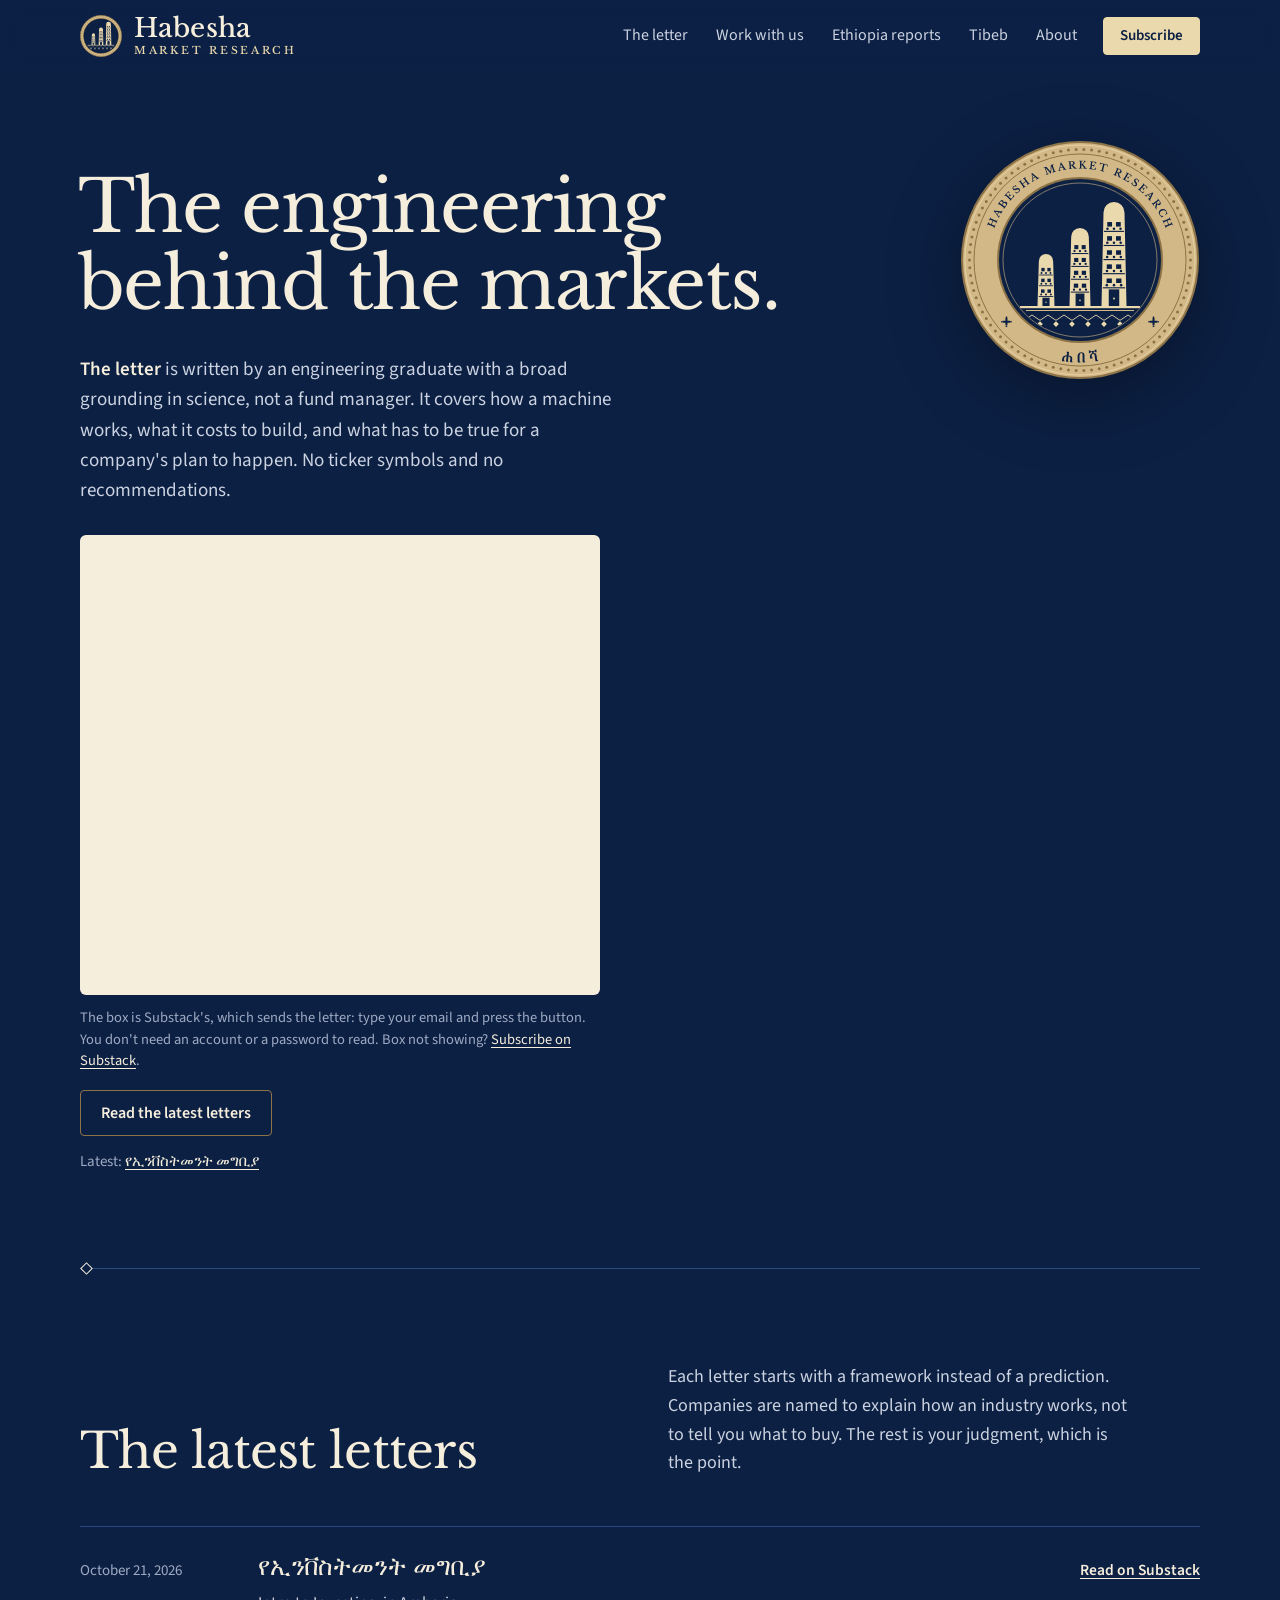
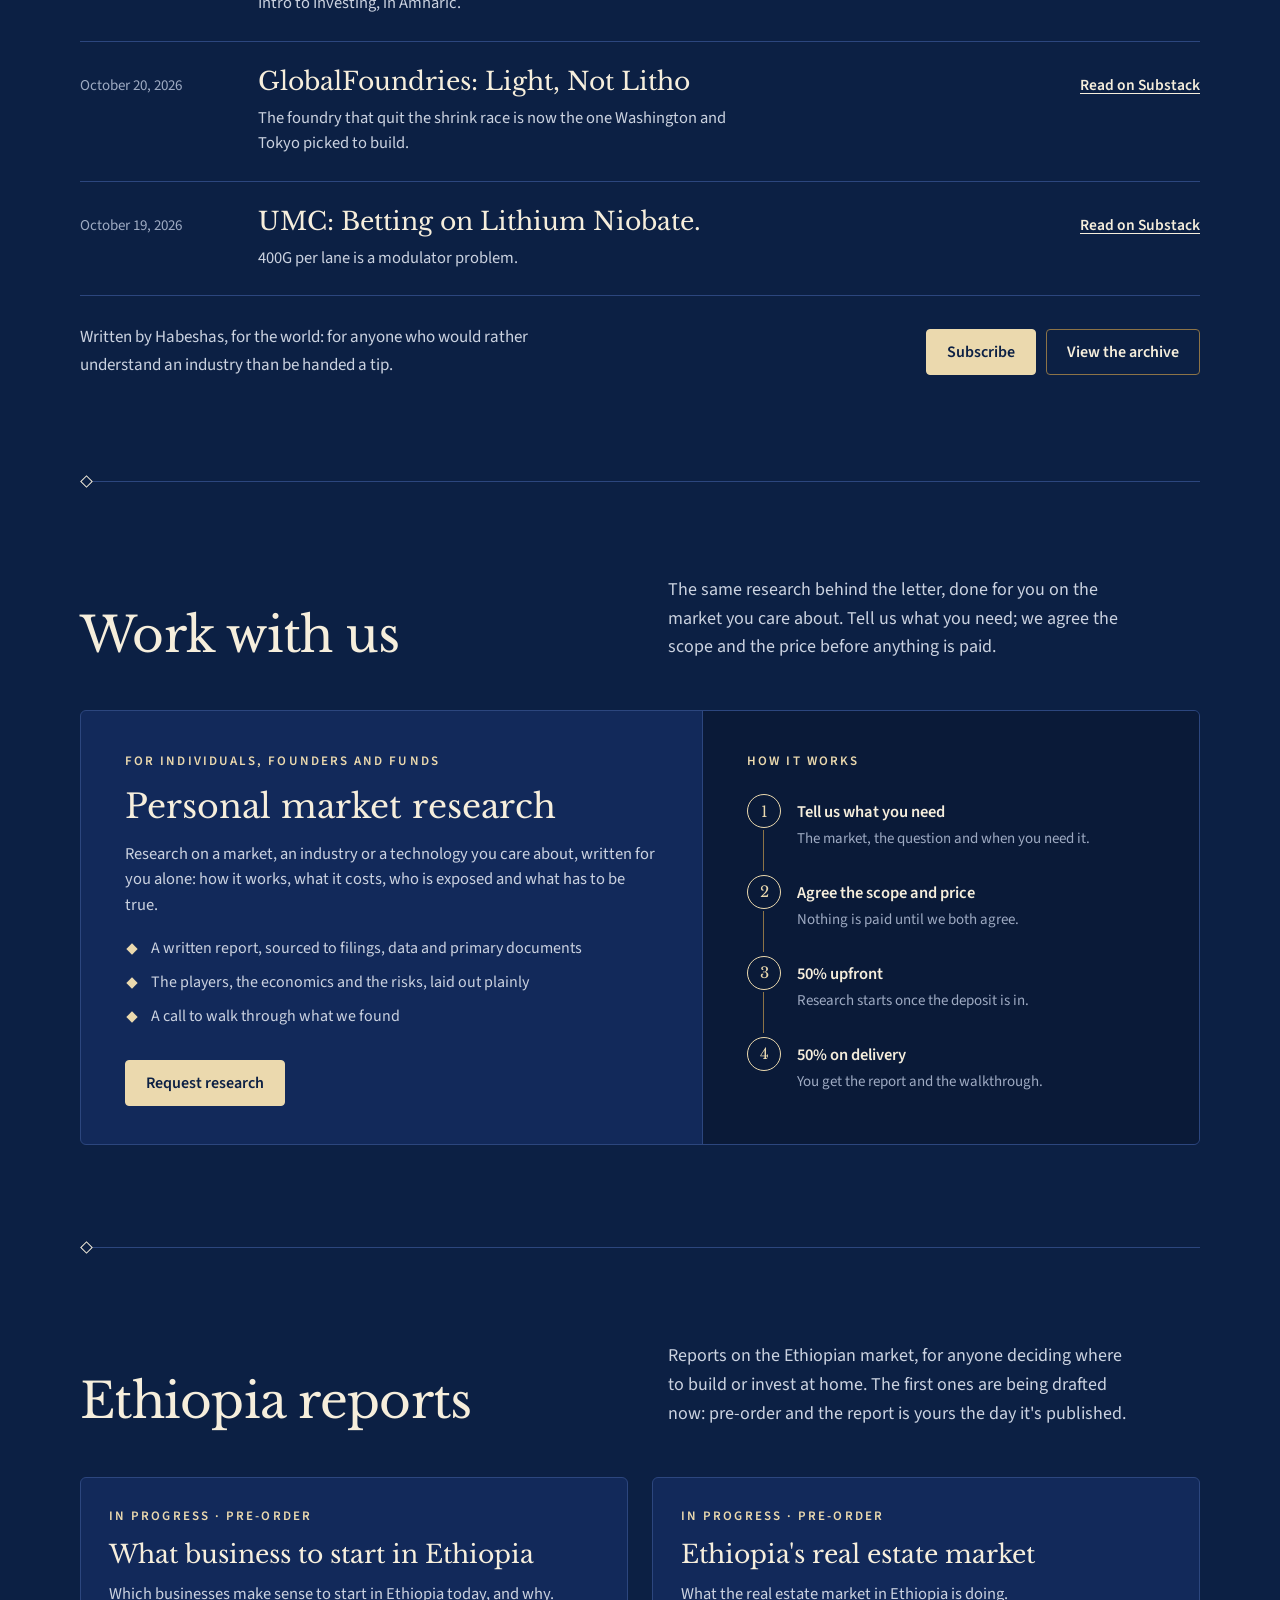
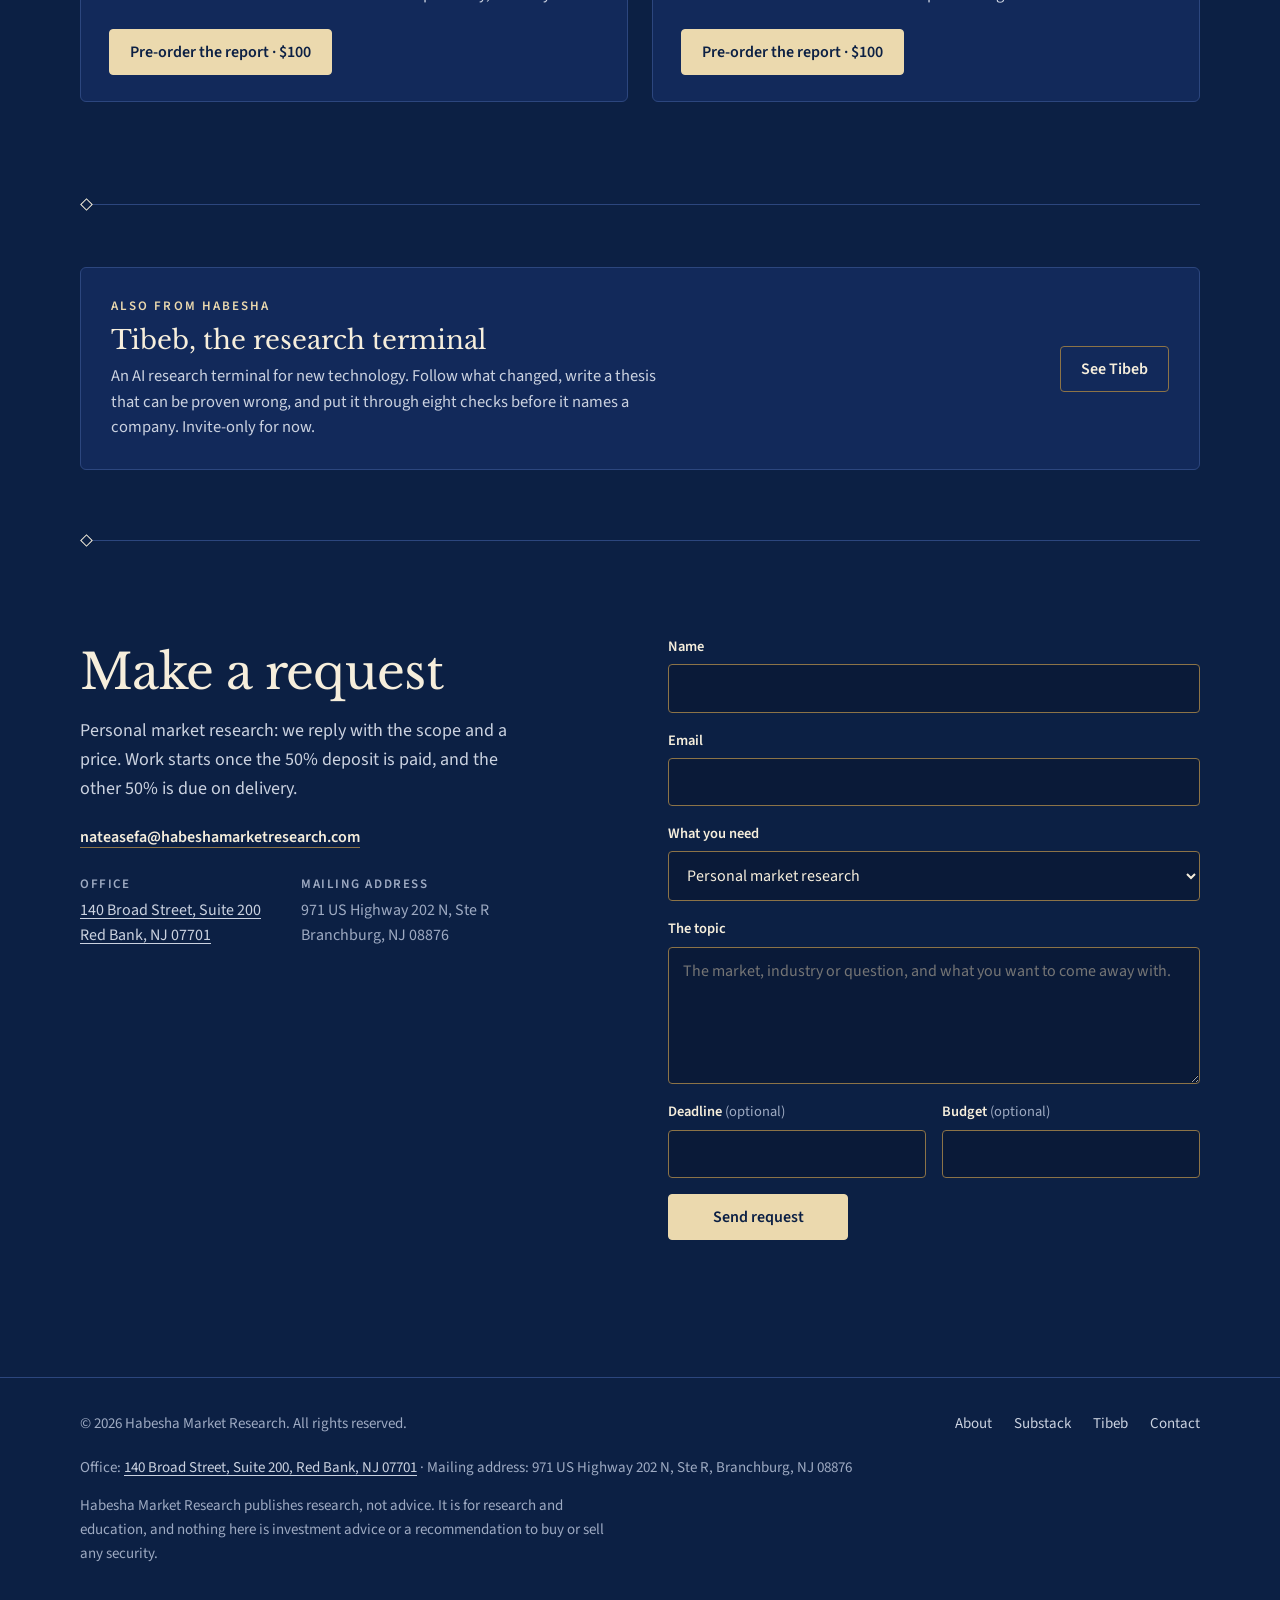
==== commit f95eb7da: "Subscribe with Substack's own box, framed on the page An address typed into the site's form didn't r" ====
--- a/index.html
+++ b/index.html
@@ -489,39 +489,16 @@
   .tibeb-box { padding: 24px 20px; }
 }
 
-/* ─── Sign up for the letter here, in the hero (Oct 2026) ─── */
-.signup { margin-top: 28px; max-width: 760px; }
-.signup[hidden], .signup-done[hidden] { display: none; }
-.signup-label { display: block; margin-bottom: 10px; font-size: 16px; font-weight: 600; color: var(--ink); }
-.signup-row { display: flex; flex-wrap: wrap; gap: 10px; }
-.signup-email {
-  flex: 1 1 260px; min-width: 0;
-  padding: 12px 14px; border-radius: 4px;
-  background: var(--inset); color: var(--ink); border: 1px solid var(--line-3);
-  font: 400 16px/1.25 var(--body);
-}
-.signup-email::placeholder { color: var(--ink-3); opacity: 1; }
-.signup-email:focus-visible { outline: 2px solid var(--accent); outline-offset: 1px; }
-.signup-email[aria-invalid="true"] { border-color: var(--red); }
-.signup .btn:disabled { opacity: 0.6; cursor: not-allowed; }
-.signup .form-status { margin-top: 10px; }
-.signup .form-status:empty { min-height: 0; margin-top: 0; }
-.signup-fine { margin-top: 10px; font-size: 14.5px; color: var(--ink-3); }
-.signup-done {
-  margin-top: 28px; max-width: 760px; padding: 22px 24px;
-  background: var(--raised); border: 1px solid var(--line-2); border-left: 3px solid var(--green); border-radius: 6px;
-  font-size: 16.5px; color: var(--ink-2);
-}
-.signup-done:focus { outline: none; }
-.signup-done:focus-visible { outline: 2px solid var(--ink); outline-offset: 3px; }
-.signup-done-head { margin-bottom: 6px; font: 400 24px/1.25 var(--display); color: var(--ink); }
-.signup-done p + p { margin-top: 6px; }
-.signup-done b { color: var(--ink); font-weight: 600; overflow-wrap: anywhere; }
-.signup-done .hero-cta { margin-top: 18px; }
-@media (max-width: 520px) {
-  .signup-row > * { flex: 1 1 100%; }
-  .signup-done { padding: 20px 18px; }
-}
+/* ─── Sign up for the letter: Substack's own box, framed in the hero (Oct 2026) ─── */
+.signup { margin-top: 28px; max-width: 520px; }
+.signup-embed {
+  display: block; width: 100%; height: 460px; border: 0; border-radius: 6px;
+  background: var(--ink);   /* the box's own ivory while it loads */
+}
+.signup-fine { margin-top: 12px; font-size: 14.5px; line-height: 1.5; color: var(--ink-3); }
+.signup .hero-cta { margin-top: 18px; }
+@media (max-width: 520px) { .signup-embed { height: 520px; } }
+@media (max-width: 360px) { .signup-embed { height: 560px; } }
 </style>
 <script type="application/ld+json">
 {"@context":"https://schema.org","@type":"Organization","name":"Habesha Market Research","url":"https://www.habeshamarketresearch.com","email":"nateasefa@habeshamarketresearch.com","address":{"@type":"PostalAddress","streetAddress":"140 Broad Street, Suite 200","addressLocality":"Red Bank","addressRegion":"NJ","postalCode":"07701","addressCountry":"US"}}
@@ -542,7 +519,7 @@
       <a href="#ethiopia">Ethiopia reports</a>
       <a href="https://www.tibeb.trade/landing.html">Tibeb</a>
       <a href="/about/">About</a>
-      <a href="#subscribe" class="btn btn-primary" data-subscribe>Subscribe</a>
+      <a href="#subscribe" class="btn btn-primary">Subscribe</a>
     </nav>
   </div>
 </header>
@@ -559,28 +536,14 @@
       works, what it costs to build, and what has to be true for a company's plan to happen. No ticker
       symbols and no recommendations.
     </p>
-    <!-- Sign up here, not on Substack's pages: /api/subscribe keeps the address, then the
-         reader's browser hands it to Substack (which sends the letter) as Substack's own
-         embed form does. Without JavaScript the form posts straight to Substack. -->
-    <form class="signup" id="subscribe" action="https://thehabeshainvestor.substack.com/api/v1/free?nojs=true" method="post" novalidate>
-      <label class="signup-label" for="sbEmail">Get each new letter by email. It's free.</label>
-      <div class="signup-row">
-        <input class="signup-email" id="sbEmail" name="email" type="email" autocomplete="email" inputmode="email" required maxlength="200" placeholder="you@example.com" aria-describedby="sbStatus"/>
-        <button class="btn btn-primary" type="submit" id="sbSubmit">Subscribe</button>
+    <!-- Sign up with Substack's own box, framed here. Substack sends the letter, and its box
+         runs the check Substack asks of every new subscriber, so the address reaches the
+         list; a form of our own that posted to Substack was turned away by that check. -->
+    <div class="signup" id="subscribe">
+      <iframe class="signup-embed" src="https://thehabeshainvestor.substack.com/embed" title="Subscribe to the letter: Substack's sign-up box" loading="eager"></iframe>
+      <p class="signup-fine">The box is Substack's, which sends the letter: type your email and press the button. You don't need an account or a password to read. Box not showing? <a class="text-link" href="https://thehabeshainvestor.substack.com/subscribe" target="_blank" rel="noopener">Subscribe on Substack</a>.</p>
+      <div class="hero-cta">
         <a href="#letter" class="btn btn-quiet">Read the latest letters</a>
-      </div>
-      <input type="hidden" name="source" value="embed"/>
-      <div class="hp" aria-hidden="true"><label for="sbWebsite">Website</label><input id="sbWebsite" name="website" type="text" tabindex="-1" autocomplete="off"/></div>
-      <p class="form-status" id="sbStatus" role="status" aria-live="polite"></p>
-      <p class="signup-fine">No account or password needed. The letter is sent through Substack; unsubscribe any time.</p>
-    </form>
-    <div class="signup-done" id="sbDone" tabindex="-1" hidden>
-      <p class="signup-done-head">You're subscribed.</p>
-      <p>New letters will come to <b id="sbDoneEmail"></b>, sent through Substack. If Substack asks you to confirm, open its email and press the button.</p>
-      <p>You don't need an account or a password to read. Start now:</p>
-      <div class="hero-cta">
-        <a class="btn btn-primary" id="sbRead" href="https://thehabeshainvestor.substack.com/p/b67" target="_blank" rel="noopener">Read the latest letter</a>
-        <a href="#letter" class="btn btn-quiet">See the latest letters</a>
       </div>
     </div>
     <p class="hero-note" id="latestNote">Latest: <a class="text-link" id="latestLink" href="https://thehabeshainvestor.substack.com/p/b67" target="_blank" rel="noopener">የኢንቨስትመንት መግቢያ</a></p>
@@ -632,7 +595,7 @@
     <div class="letter-bar">
       <p>Written by Habeshas, for the world: for anyone who would rather understand an industry than be handed a tip.</p>
       <div class="btns">
-        <a href="#subscribe" class="btn btn-primary" data-subscribe>Subscribe</a>
+        <a href="#subscribe" class="btn btn-primary">Subscribe</a>
         <a href="https://thehabeshainvestor.substack.com/archive" target="_blank" rel="noopener" class="btn btn-quiet">View the archive</a>
       </div>
     </div>
@@ -872,138 +835,6 @@
     });
   }).catch(function () {});
 
-  // ── Sign up for the letter, here. /api/subscribe keeps the address, then this browser hands
-  //    it to Substack (which sends the letter) as Substack's own embed form does, so nobody has
-  //    to go through Substack's sign-up or sign-in pages. When the server asks a network to
-  //    wait, it says how long: the button counts down and comes back as "Try again". ──
-  var sbForm = document.getElementById('subscribe');
-  var sbEmail = document.getElementById('sbEmail');
-  var sbSubmit = document.getElementById('sbSubmit');
-  var sbStatus = document.getElementById('sbStatus');
-  var sbDone = document.getElementById('sbDone');
-  var SB_LABEL = sbSubmit.textContent;
-  var sbTimer = null;
-
-  function sbSay(msg, cls) {
-    sbStatus.textContent = msg || '';
-    sbStatus.className = 'form-status' + (cls ? ' ' + cls : '');
-  }
-  function sbClock(s) {
-    var m = Math.floor(s / 60), r = s % 60;
-    return m + ':' + (r < 10 ? '0' : '') + r;
-  }
-  function sbWait(seconds, msg) {
-    var until = Date.now() + seconds * 1000;
-    clearInterval(sbTimer);
-    sbSay(msg, 'err');
-    sbSubmit.disabled = true;
-    function tick() {
-      var left = Math.ceil((until - Date.now()) / 1000);
-      if (left > 0) { sbSubmit.textContent = 'Try again in ' + sbClock(left); return; }
-      clearInterval(sbTimer);
-      sbTimer = null;
-      sbSubmit.disabled = false;
-      sbSubmit.textContent = 'Try again';
-      sbSay('You can try again now.', '');
-    }
-    tick();
-    sbTimer = setInterval(tick, 1000);
-  }
-  // Into a hidden frame, the way the no-script version of Substack's embed form posts it;
-  // nothing here waits on Substack's answer, and the address is kept on our side either way.
-  function sbToSubstack(address) {
-    var frame = document.getElementById('sbFrame');
-    if (!frame) {
-      frame = document.createElement('iframe');
-      frame.name = frame.id = 'sbFrame';
-      frame.title = 'Substack sign-up';
-      frame.hidden = true;
-      frame.tabIndex = -1;
-      frame.setAttribute('aria-hidden', 'true');
-      document.body.appendChild(frame);
-    }
-    var f = document.createElement('form');
-    f.method = 'post';
-    f.action = sbForm.getAttribute('action');
-    f.target = 'sbFrame';
-    f.hidden = true;
-    var here = location.origin + location.pathname;
-    [['email', address], ['source', 'embed'], ['first_url', here], ['current_url', here]].forEach(function (kv) {
-      var input = document.createElement('input');
-      input.type = 'hidden';
-      input.name = kv[0];
-      input.value = kv[1];
-      f.appendChild(input);
-    });
-    document.body.appendChild(f);
-    try { f.submit(); } catch (e) { /* kept on our side */ }
-    setTimeout(function () { f.remove(); }, 0);
-  }
-  function sbShowDone(address) {
-    clearInterval(sbTimer);
-    document.getElementById('sbDoneEmail').textContent = address;
-    var latest = document.getElementById('latestLink');
-    if (latest && /^https:\/\//.test(latest.href)) document.getElementById('sbRead').href = latest.href;
-    sbForm.hidden = true;
-    sbDone.hidden = false;
-    // Its top below the fixed bar, where the reader can see it.
-    var top = sbDone.getBoundingClientRect().top;
-    if (top < nav.offsetHeight + 8 || top > window.innerHeight - 160) sbDone.scrollIntoView({ block: 'start' });
-    sbDone.focus({ preventScroll: true });
-  }
-
-  sbForm.addEventListener('submit', function (e) {
-    e.preventDefault();
-    if (sbSubmit.disabled) return;
-    var address = sbEmail.value.trim();
-    if (address.length > 200 || !/^[^@\s]+@[^@\s]+\.[^@\s]+$/.test(address)) {
-      sbEmail.setAttribute('aria-invalid', 'true');
-      sbSay('Please enter a valid email address, like name@example.com.', 'err');
-      sbEmail.focus();
-      return;
-    }
-    sbEmail.removeAttribute('aria-invalid');
-    var trap = sbForm.elements.website ? sbForm.elements.website.value : '';
-    sbSubmit.disabled = true;
-    sbSubmit.textContent = 'Subscribing…';
-    sbSay('');
-    fetch('/api/subscribe', { method: 'POST', headers: { 'Content-Type': 'application/json' }, body: JSON.stringify({ email: address, website: trap }) })
-      .then(function (r) {
-        return r.json().catch(function () { return {}; }).then(function (j) {
-          return { status: r.status, j: j || {}, after: r.headers.get('Retry-After') };
-        });
-      })
-      .then(function (res) {
-        if (res.status === 429) {
-          var wait = parseInt(res.j.retry_after || res.after, 10);
-          sbWait(wait > 0 ? wait : 60, res.j.error || 'Too many sign-ups from your network just now.');
-          return;
-        }
-        if (res.status === 400) {
-          sbSubmit.disabled = false;
-          sbSubmit.textContent = SB_LABEL;
-          sbEmail.setAttribute('aria-invalid', 'true');
-          sbSay(res.j.error || 'Please enter a valid email address, like name@example.com.', 'err');
-          sbEmail.focus();
-          return;
-        }
-        // Kept here, or our server couldn't answer: Substack gets it from this browser either way.
-        if (!trap) sbToSubstack(address);
-        sbShowDone(address);
-      })
-      .catch(function () {
-        if (!trap) sbToSubstack(address);
-        sbShowDone(address);
-      });
-  });
-
-  // The other Subscribe buttons bring the reader to the form, ready to type.
-  [].forEach.call(document.querySelectorAll('[data-subscribe]'), function (a) {
-    a.addEventListener('click', function () {
-      setTimeout(function () { (sbForm.hidden ? sbDone : sbEmail).focus({ preventScroll: true }); }, 400);
-    });
-  });
-
   // ── The request form ──
   var form = document.getElementById('requestForm');
   var kind = document.getElementById('rqKind');
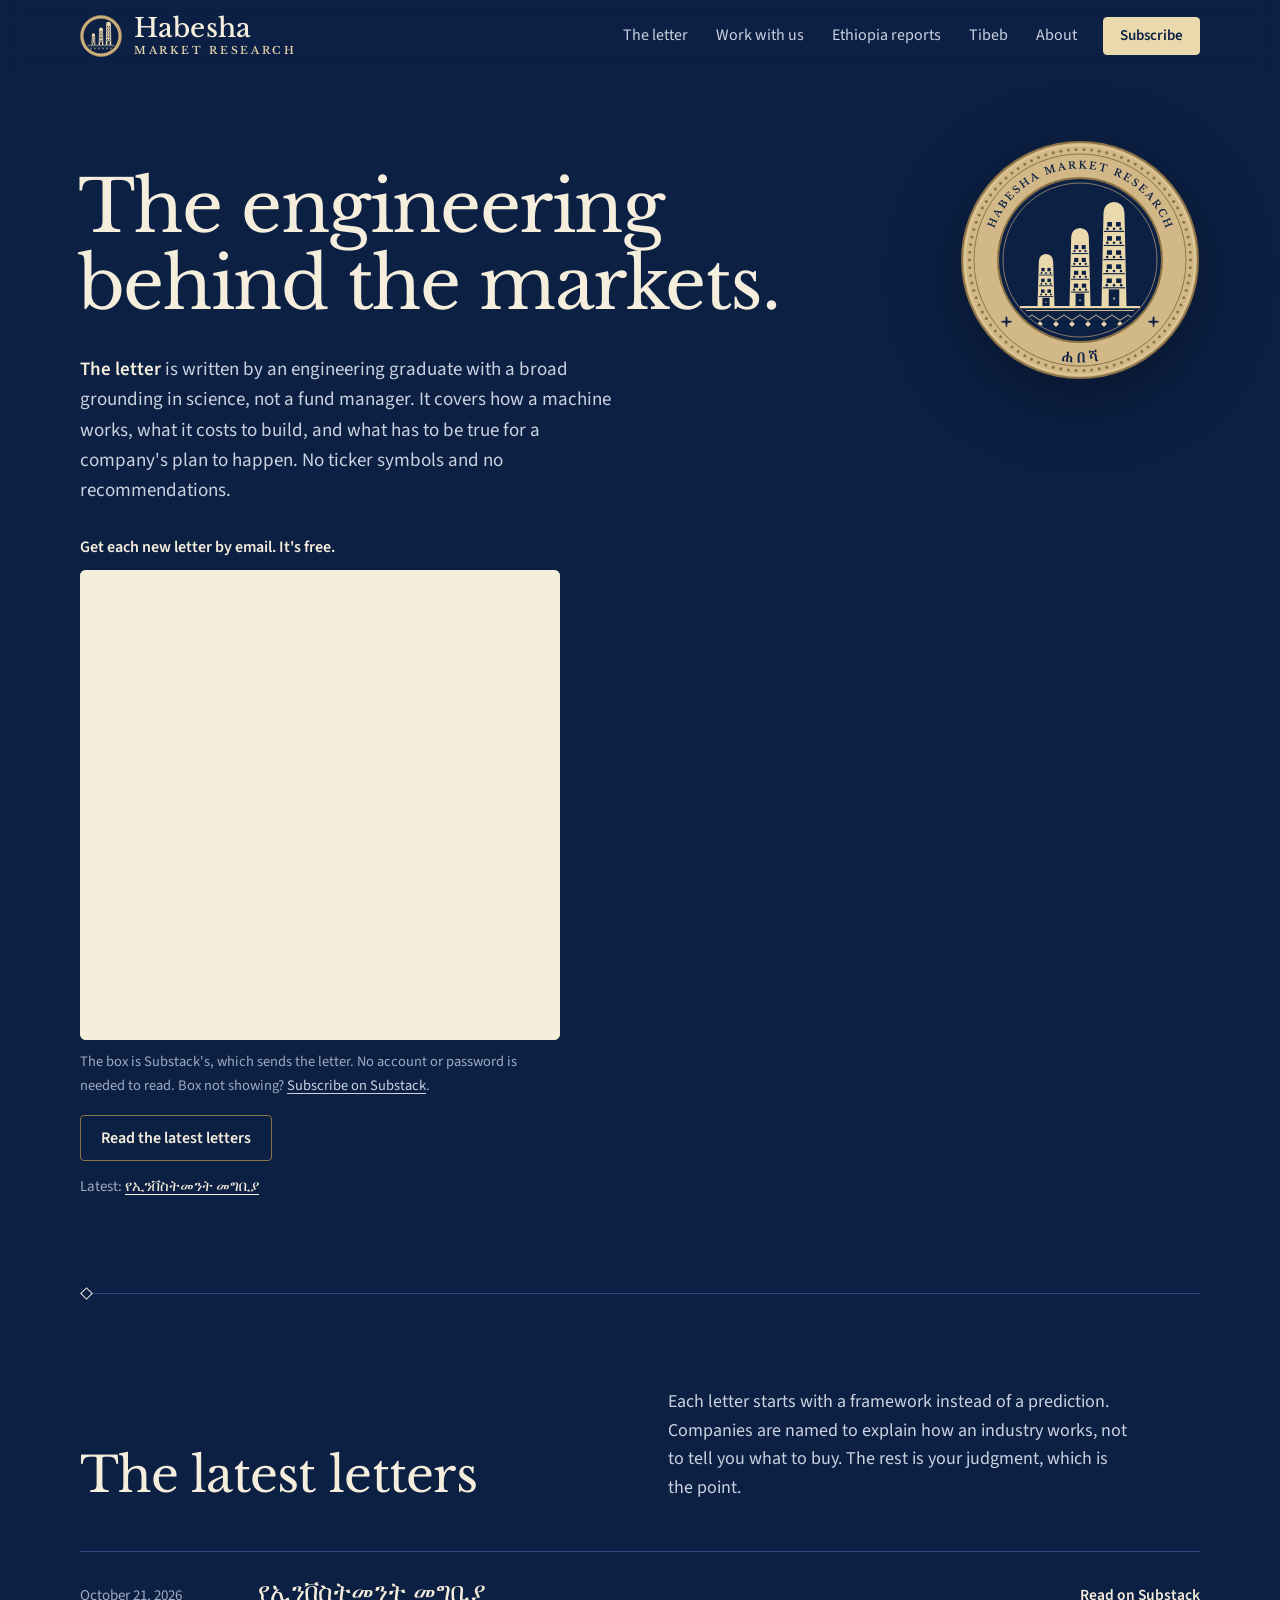
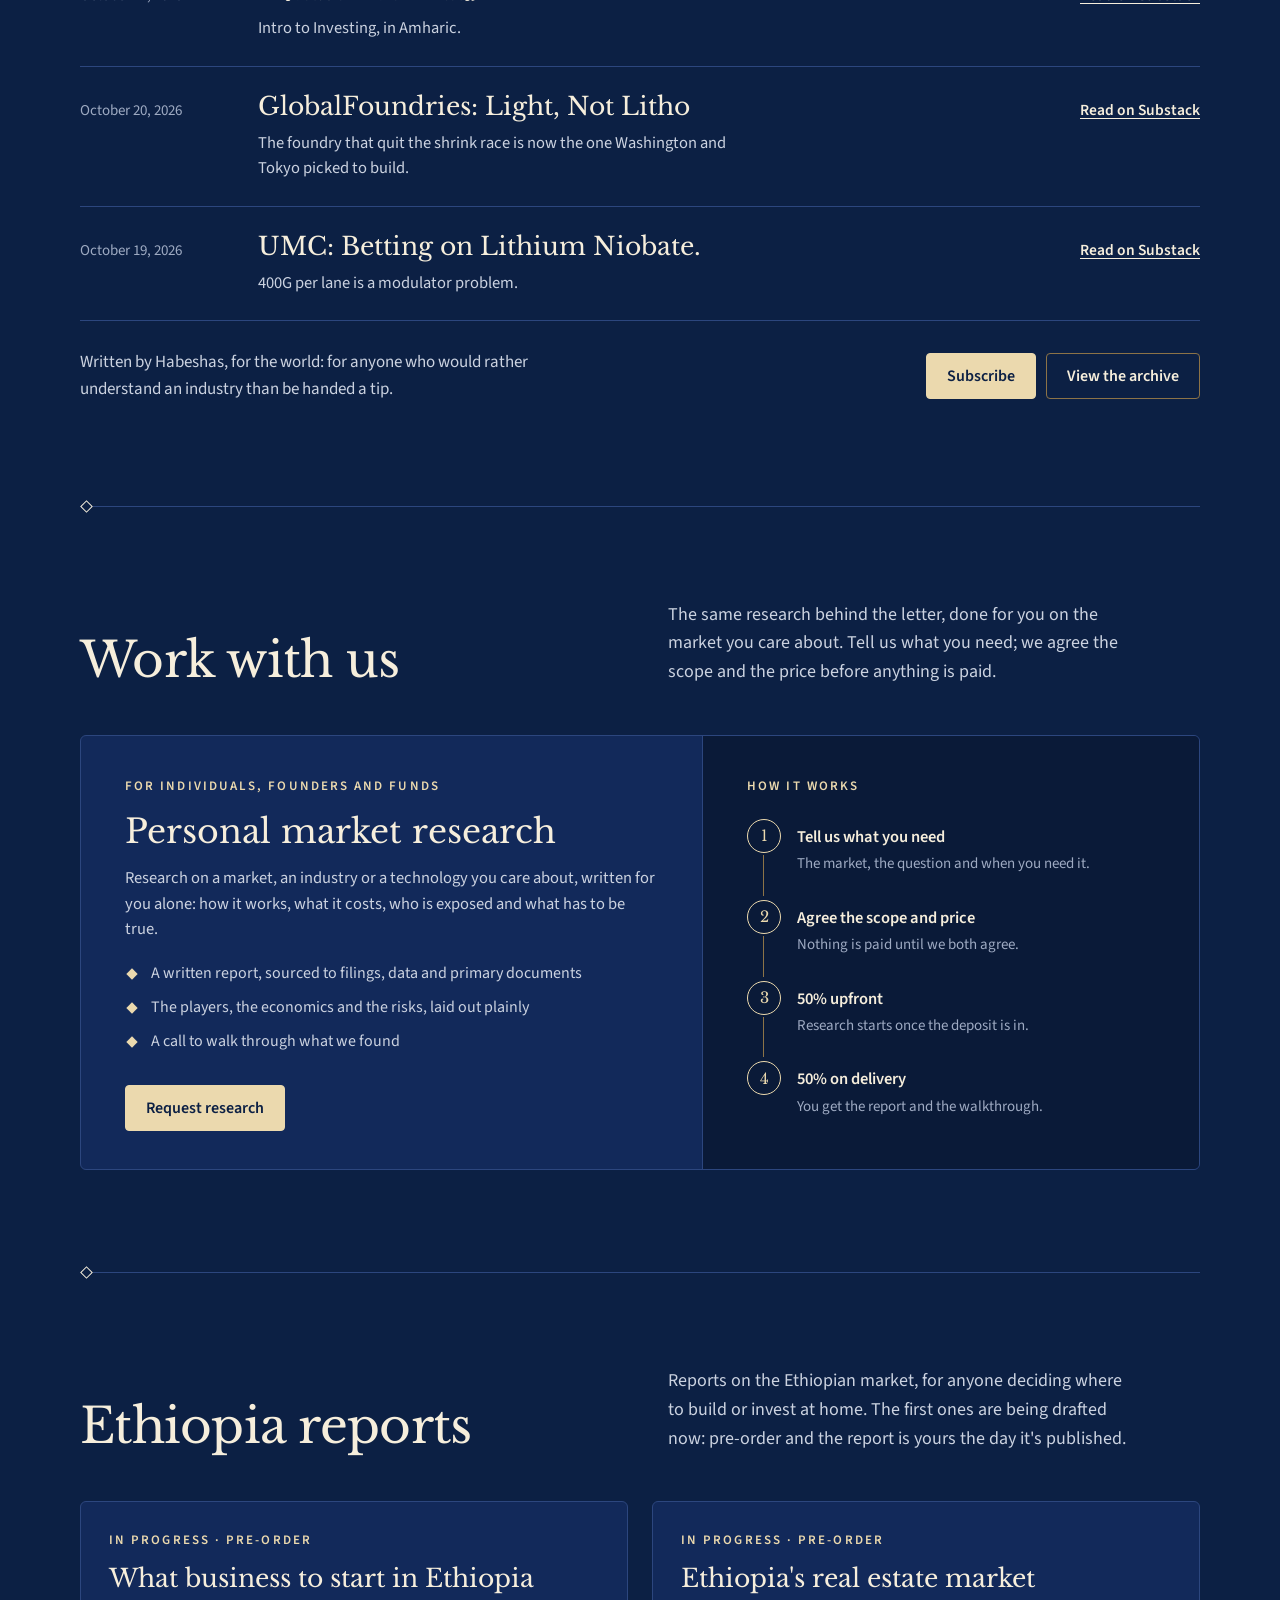
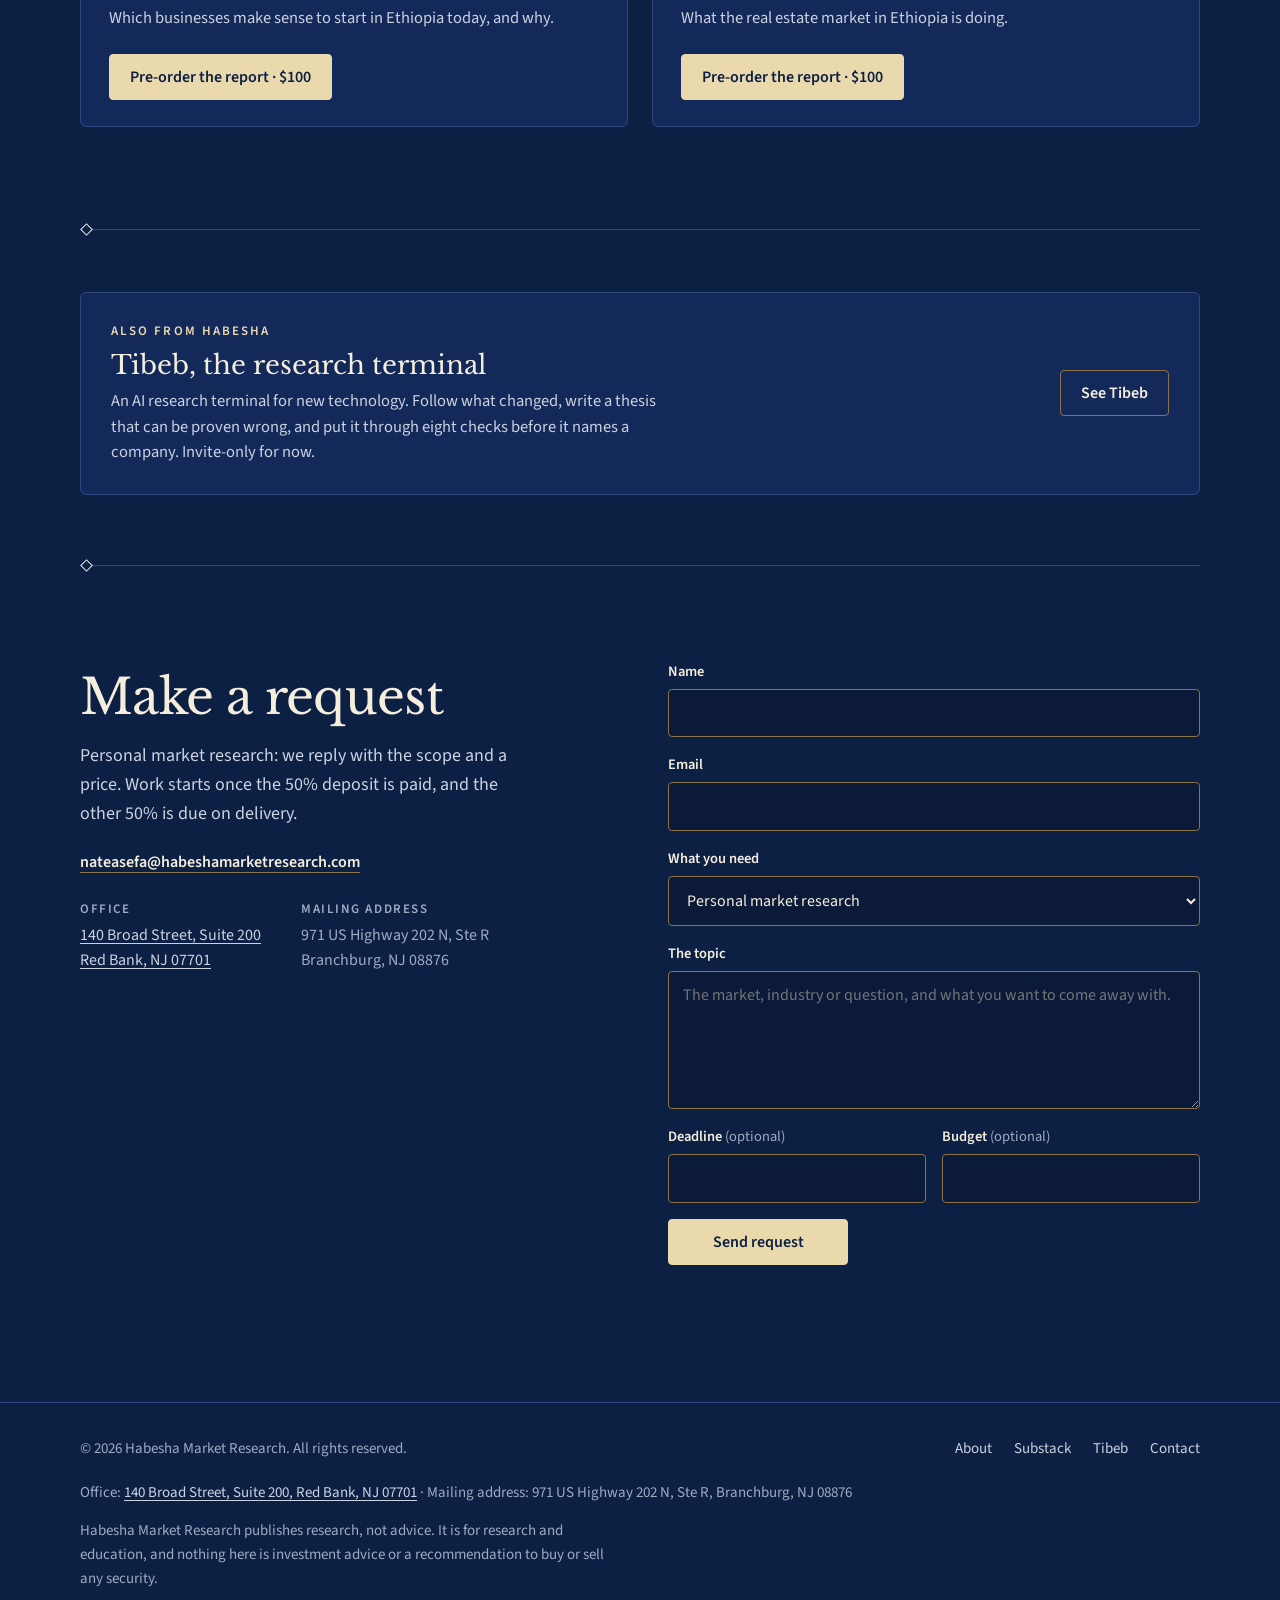
==== commit 769350f8: "Sign up with Substack's own box: an address handed over from our form was turned away The form added" ====
--- a/index.html
+++ b/index.html
@@ -489,16 +489,21 @@
   .tibeb-box { padding: 24px 20px; }
 }
 
-/* ─── Sign up for the letter: Substack's own box, framed in the hero (Oct 2026) ─── */
-.signup { margin-top: 28px; max-width: 520px; }
-.signup-embed {
-  display: block; width: 100%; height: 460px; border: 0; border-radius: 6px;
-  background: var(--ink);   /* the box's own ivory while it loads */
-}
-.signup-fine { margin-top: 12px; font-size: 14.5px; line-height: 1.5; color: var(--ink-3); }
+/* ─── Sign up for the letter here, in the hero: Substack's own box (Oct 2026) ─── */
+/* Substack checks every sign-up in its own page (a captcha, a bot check), so the address is
+   typed into its embed. Its card is the coin's ivory, which is our --ink. The frame is as tall
+   as the card at each width (logo to terms: 416px from 400px wide, 438 at 360, 478 at 300 to
+   335, 500 at 280), with room above and below; if it is ever taller, it scrolls, never clips. */
+.signup { margin-top: 28px; max-width: 480px; }
+.signup-label { margin-bottom: 10px; font-size: 16px; font-weight: 600; color: var(--ink); }
+.signup-frame { border-radius: 6px; overflow: hidden; background: var(--ink); }
+.signup-frame iframe { display: block; width: 100%; height: 470px; border: 0; background: var(--ink); }
+.signup-fine { margin-top: 10px; font-size: 14.5px; color: var(--ink-3); }
+.signup-fine a { color: var(--ink-2); text-underline-offset: 3px; }
 .signup .hero-cta { margin-top: 18px; }
-@media (max-width: 520px) { .signup-embed { height: 520px; } }
-@media (max-width: 360px) { .signup-embed { height: 560px; } }
+@media (max-width: 439px) { .signup-frame iframe { height: 490px; } }
+@media (max-width: 399px) { .signup-frame iframe { height: 530px; } }
+@media (max-width: 339px) { .signup-frame iframe { height: 550px; } }
 </style>
 <script type="application/ld+json">
 {"@context":"https://schema.org","@type":"Organization","name":"Habesha Market Research","url":"https://www.habeshamarketresearch.com","email":"nateasefa@habeshamarketresearch.com","address":{"@type":"PostalAddress","streetAddress":"140 Broad Street, Suite 200","addressLocality":"Red Bank","addressRegion":"NJ","postalCode":"07701","addressCountry":"US"}}
@@ -536,12 +541,15 @@
       works, what it costs to build, and what has to be true for a company's plan to happen. No ticker
       symbols and no recommendations.
     </p>
-    <!-- Sign up with Substack's own box, framed here. Substack sends the letter, and its box
-         runs the check Substack asks of every new subscriber, so the address reaches the
-         list; a form of our own that posted to Substack was turned away by that check. -->
+    <!-- Sign up with Substack's own box (its official embed), on this page. Substack checks
+         each sign-up in its own page (a captcha among others), so the address has to be typed
+         into its form: an address handed to it from ours was turned away. -->
     <div class="signup" id="subscribe">
-      <iframe class="signup-embed" src="https://thehabeshainvestor.substack.com/embed" title="Subscribe to the letter: Substack's sign-up box" loading="eager"></iframe>
-      <p class="signup-fine">The box is Substack's, which sends the letter: type your email and press the button. You don't need an account or a password to read. Box not showing? <a class="text-link" href="https://thehabeshainvestor.substack.com/subscribe" target="_blank" rel="noopener">Subscribe on Substack</a>.</p>
+      <p class="signup-label">Get each new letter by email. It's free.</p>
+      <div class="signup-frame">
+        <iframe src="https://thehabeshainvestor.substack.com/embed" title="Subscribe to the letter (Substack)"></iframe>
+      </div>
+      <p class="signup-fine">The box is Substack's, which sends the letter. No account or password is needed to read. Box not showing? <a href="https://thehabeshainvestor.substack.com/subscribe" target="_blank" rel="noopener">Subscribe on Substack</a>.</p>
       <div class="hero-cta">
         <a href="#letter" class="btn btn-quiet">Read the latest letters</a>
       </div>
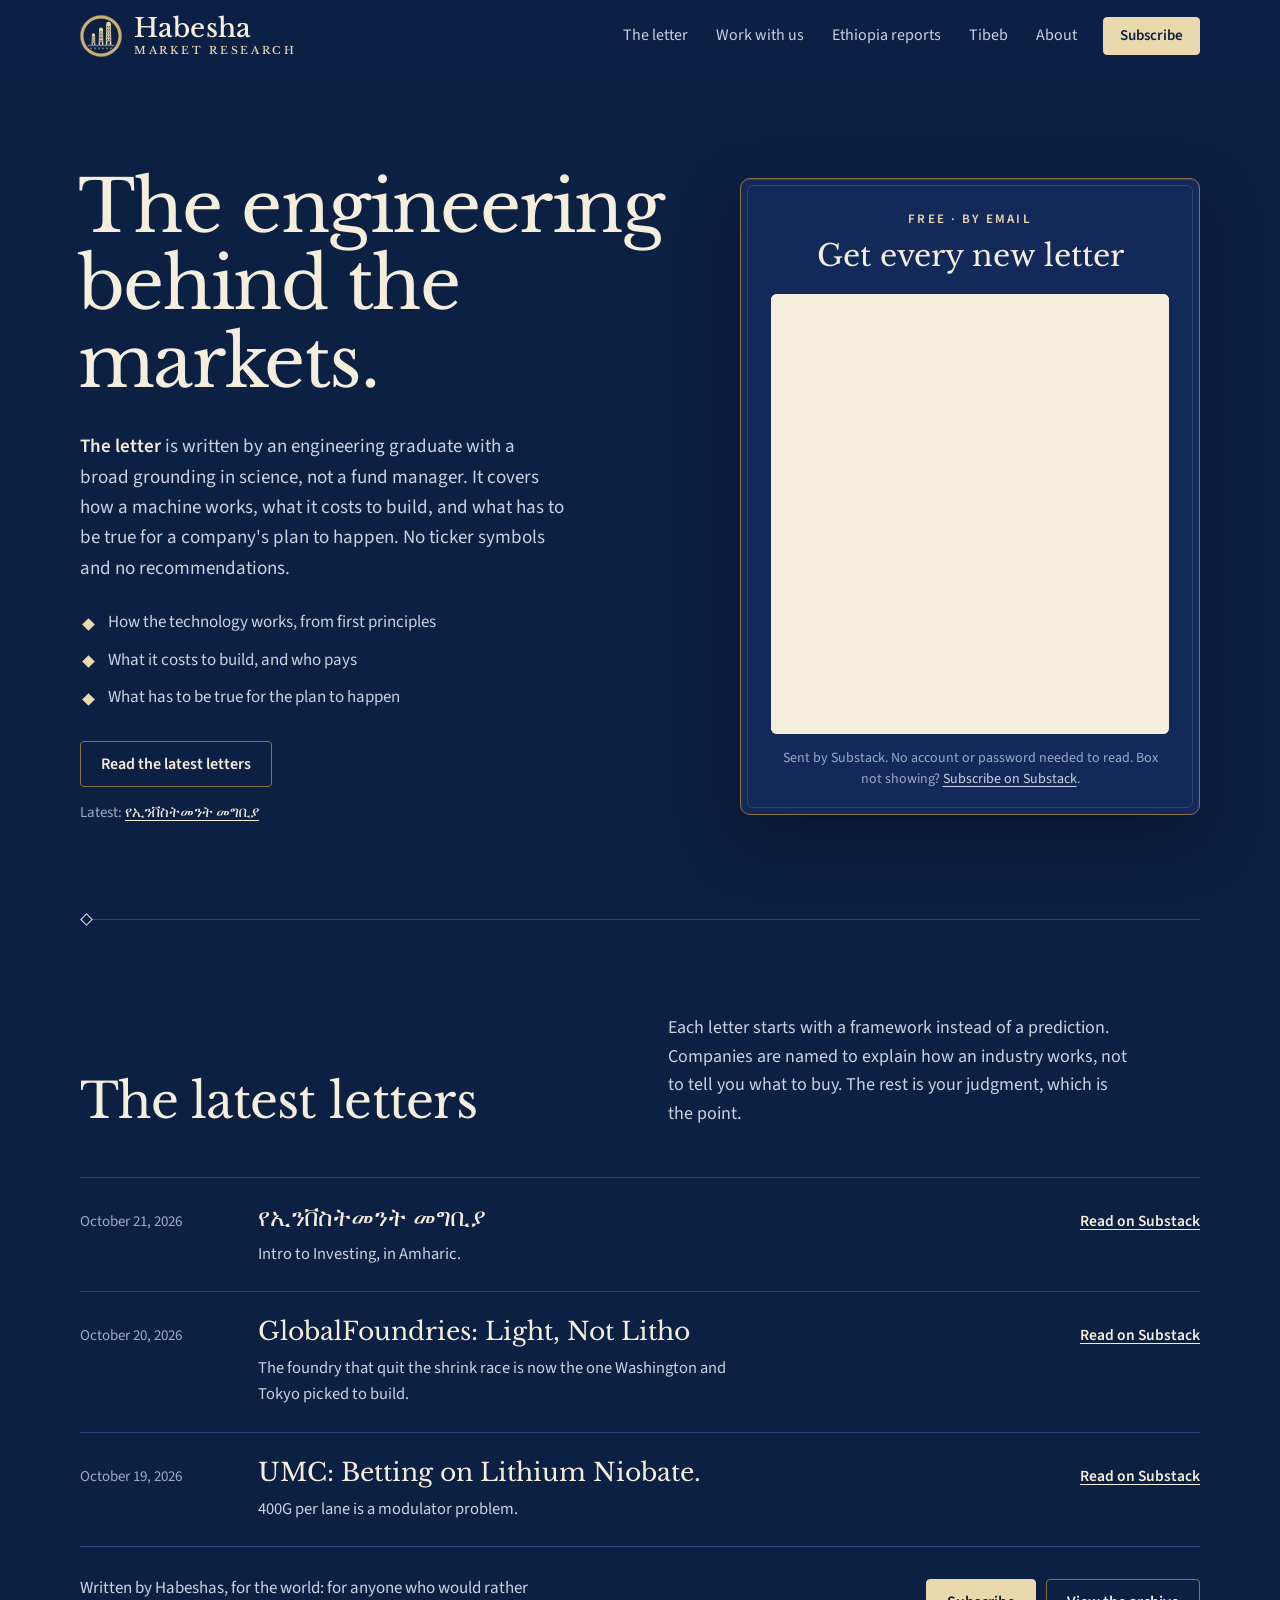
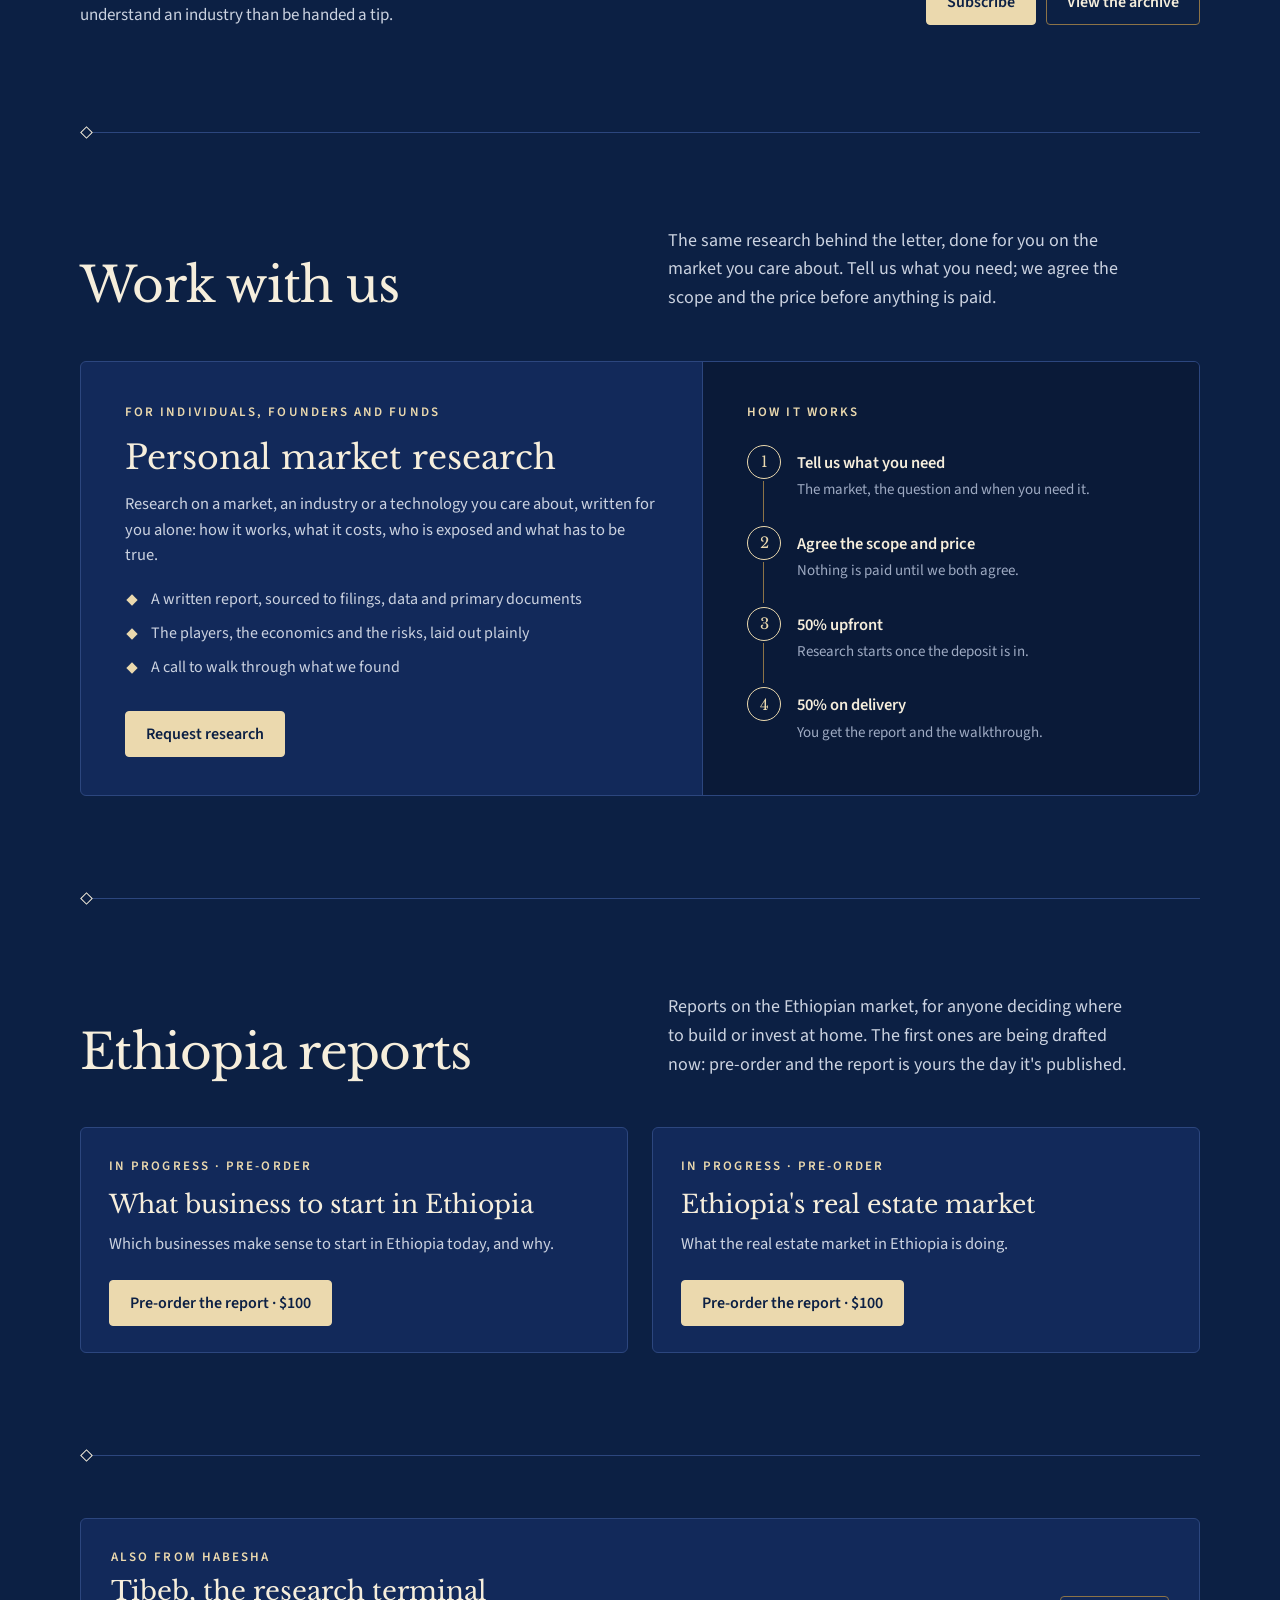
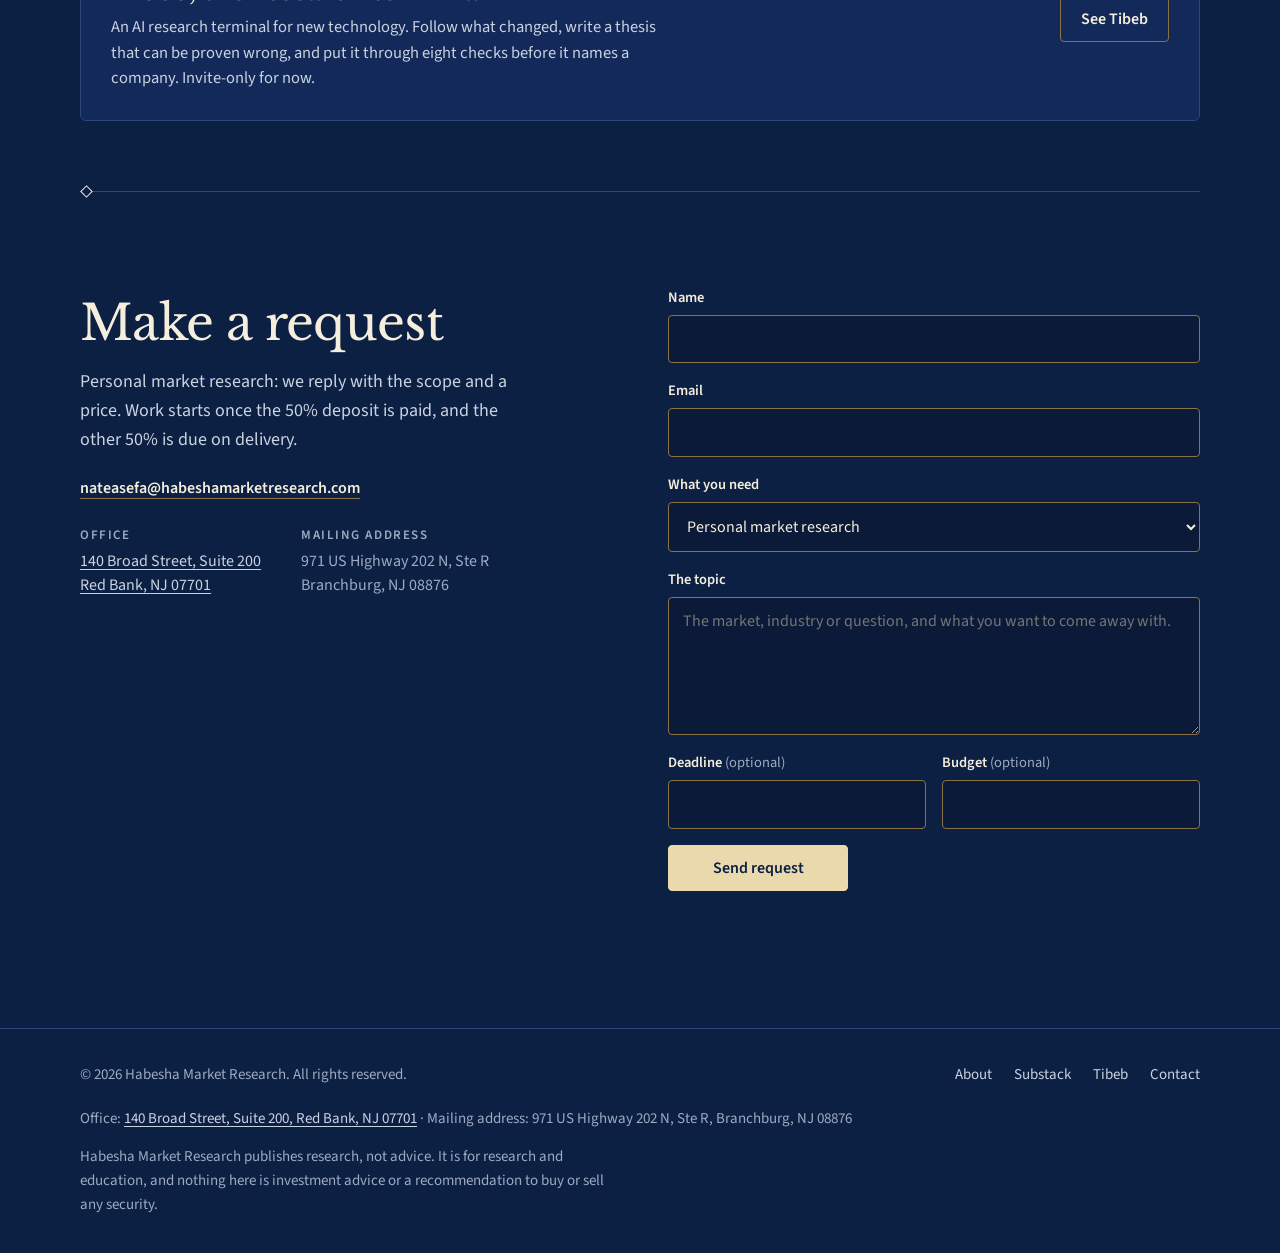
==== commit ef067f4a: "Hero: the Substack sign-up in its own framed card beside the headline" ====
--- a/index.html
+++ b/index.html
@@ -494,13 +494,29 @@
    typed into its embed. Its card is the coin's ivory, which is our --ink. The frame is as tall
    as the card at each width (logo to terms: 416px from 400px wide, 438 at 360, 478 at 300 to
    335, 500 at 280), with room above and below; if it is ever taller, it scrolls, never clips. */
-.signup { margin-top: 28px; max-width: 480px; }
-.signup-label { margin-bottom: 10px; font-size: 16px; font-weight: 600; color: var(--ink); }
+.hero-grid { display: grid; grid-template-columns: minmax(0, 1fr) minmax(0, 460px); gap: 64px; align-items: center; }
+.hero-copy .hero-lede-wide { max-width: 54ch; }
+.hero-points { list-style: none; margin: 26px 0 0; padding: 0; display: grid; gap: 12px; }
+.hero-points li { position: relative; padding-left: 28px; font-size: 17px; line-height: 1.5; color: var(--ink-2); }
+.hero-points li::before { content: ""; position: absolute; left: 4px; top: 0.55em; width: 9px; height: 9px; background: var(--accent); transform: rotate(45deg); }
+.hero-copy .hero-cta { margin-top: 30px; }
+.signup {
+  position: relative; padding: 30px 30px 24px; border-radius: 10px;
+  background: var(--raised); border: 1px solid var(--line-3);
+  box-shadow: 0 24px 60px rgba(0, 0, 0, 0.35), inset 0 1px 0 rgba(235, 217, 174, 0.12);
+}
+.signup::before { content: ""; position: absolute; inset: 6px; border: 1px solid rgba(235, 217, 174, 0.14); border-radius: 6px; pointer-events: none; }
+.signup-eyebrow { font-size: 13px; font-weight: 600; letter-spacing: 0.16em; text-transform: uppercase; color: var(--accent); text-align: center; }
+.signup-title { margin: 8px 0 20px; font: 400 30px/1.2 var(--display); color: var(--ink); text-align: center; }
 .signup-frame { border-radius: 6px; overflow: hidden; background: var(--ink); }
-.signup-frame iframe { display: block; width: 100%; height: 470px; border: 0; background: var(--ink); }
-.signup-fine { margin-top: 10px; font-size: 14.5px; color: var(--ink-3); }
+.signup-frame iframe { display: block; width: 100%; height: 440px; border: 0; background: var(--ink); }
+.signup-fine { margin-top: 14px; font-size: 14px; line-height: 1.5; color: var(--ink-3); text-align: center; }
 .signup-fine a { color: var(--ink-2); text-underline-offset: 3px; }
-.signup .hero-cta { margin-top: 18px; }
+@media (max-width: 1080px) {
+  .hero-grid { grid-template-columns: minmax(0, 1fr); gap: 44px; }
+  .signup { max-width: 520px; width: 100%; margin: 0 auto; }
+}
+@media (max-width: 520px) { .signup { padding: 22px 14px 18px; } .signup::before { display: none; } }
 @media (max-width: 439px) { .signup-frame iframe { height: 490px; } }
 @media (max-width: 399px) { .signup-frame iframe { height: 530px; } }
 @media (max-width: 339px) { .signup-frame iframe { height: 550px; } }
@@ -534,27 +550,36 @@
 <!-- ════════════ Hero: the letter ════════════ -->
 <section class="hero">
   <div class="wrap">
-    <img class="hero-coin" src="/assets/coin.svg" alt="The Habesha Market Research coin: three Aksum stelae inside a champagne-gold rim" width="240" height="240"/>
-    <h1>The engineering<br>behind the markets.</h1>
-    <p class="hero-lede hero-lede-wide">
-      <strong>The letter</strong> is written by an engineering graduate with a broad grounding in science, not a fund manager. It covers how a machine
-      works, what it costs to build, and what has to be true for a company's plan to happen. No ticker
-      symbols and no recommendations.
-    </p>
-    <!-- Sign up with Substack's own box (its official embed), on this page. Substack checks
-         each sign-up in its own page (a captcha among others), so the address has to be typed
-         into its form: an address handed to it from ours was turned away. -->
-    <div class="signup" id="subscribe">
-      <p class="signup-label">Get each new letter by email. It's free.</p>
-      <div class="signup-frame">
-        <iframe src="https://thehabeshainvestor.substack.com/embed" title="Subscribe to the letter (Substack)"></iframe>
+    <div class="hero-grid">
+      <div class="hero-copy">
+        <h1>The engineering<br>behind the markets.</h1>
+        <p class="hero-lede hero-lede-wide">
+          <strong>The letter</strong> is written by an engineering graduate with a broad grounding in science, not a fund manager. It covers how a machine
+          works, what it costs to build, and what has to be true for a company's plan to happen. No ticker
+          symbols and no recommendations.
+        </p>
+        <ul class="hero-points">
+          <li>How the technology works, from first principles</li>
+          <li>What it costs to build, and who pays</li>
+          <li>What has to be true for the plan to happen</li>
+        </ul>
+        <div class="hero-cta">
+          <a href="#letter" class="btn btn-quiet">Read the latest letters</a>
+        </div>
+        <p class="hero-note" id="latestNote">Latest: <a class="text-link" id="latestLink" href="https://thehabeshainvestor.substack.com/p/b67" target="_blank" rel="noopener">የኢንቨስትመንት መግቢያ</a></p>
       </div>
-      <p class="signup-fine">The box is Substack's, which sends the letter. No account or password is needed to read. Box not showing? <a href="https://thehabeshainvestor.substack.com/subscribe" target="_blank" rel="noopener">Subscribe on Substack</a>.</p>
-      <div class="hero-cta">
-        <a href="#letter" class="btn btn-quiet">Read the latest letters</a>
-      </div>
+      <!-- Sign up with Substack's own box (its official embed), on this page. Substack checks
+           each sign-up in its own page (a captcha among others), so the address has to be typed
+           into its form: an address handed to it from ours was turned away. -->
+      <aside class="signup" id="subscribe" aria-label="Subscribe to the letter">
+        <p class="signup-eyebrow">Free · by email</p>
+        <h2 class="signup-title">Get every new letter</h2>
+        <div class="signup-frame">
+          <iframe src="https://thehabeshainvestor.substack.com/embed" title="Subscribe to the letter (Substack)"></iframe>
+        </div>
+        <p class="signup-fine">Sent by Substack. No account or password needed to read. Box not showing? <a href="https://thehabeshainvestor.substack.com/subscribe" target="_blank" rel="noopener">Subscribe on Substack</a>.</p>
+      </aside>
     </div>
-    <p class="hero-note" id="latestNote">Latest: <a class="text-link" id="latestLink" href="https://thehabeshainvestor.substack.com/p/b67" target="_blank" rel="noopener">የኢንቨስትመንት መግቢያ</a></p>
   </div>
 </section>
 
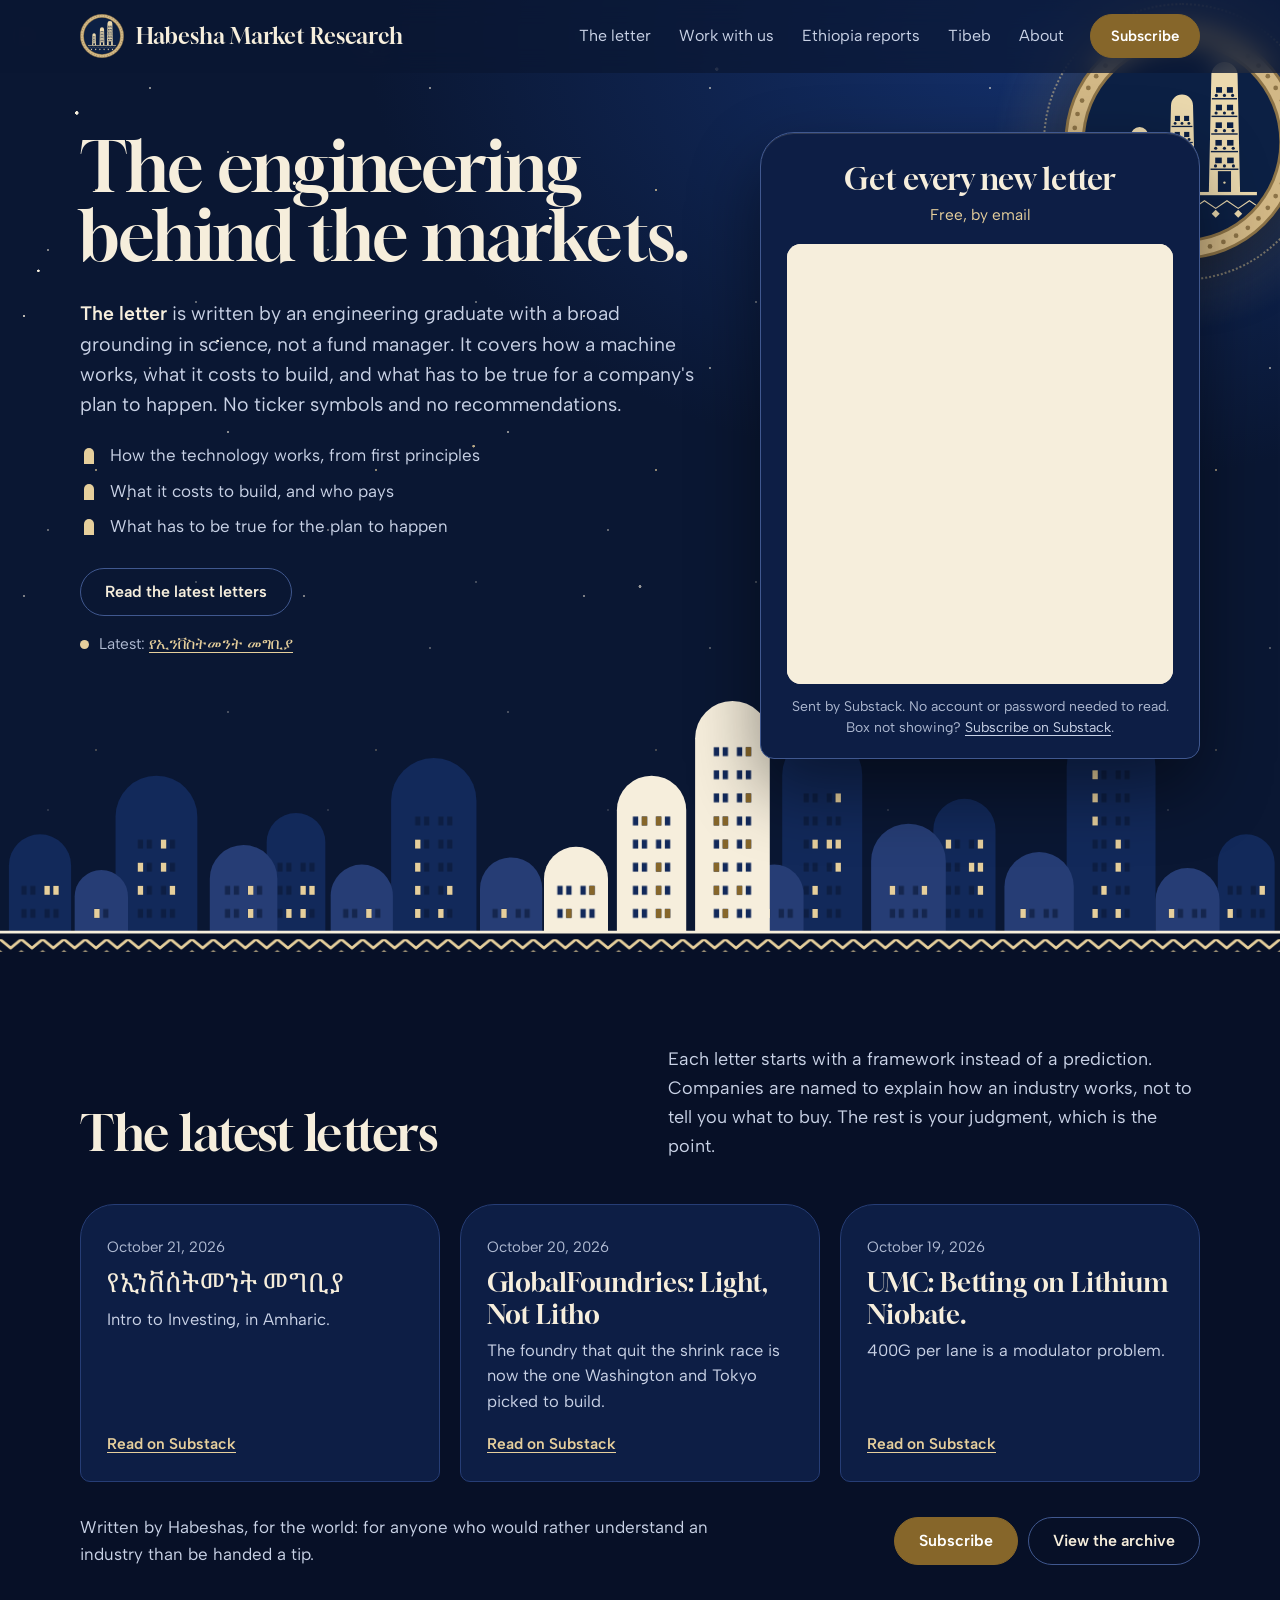
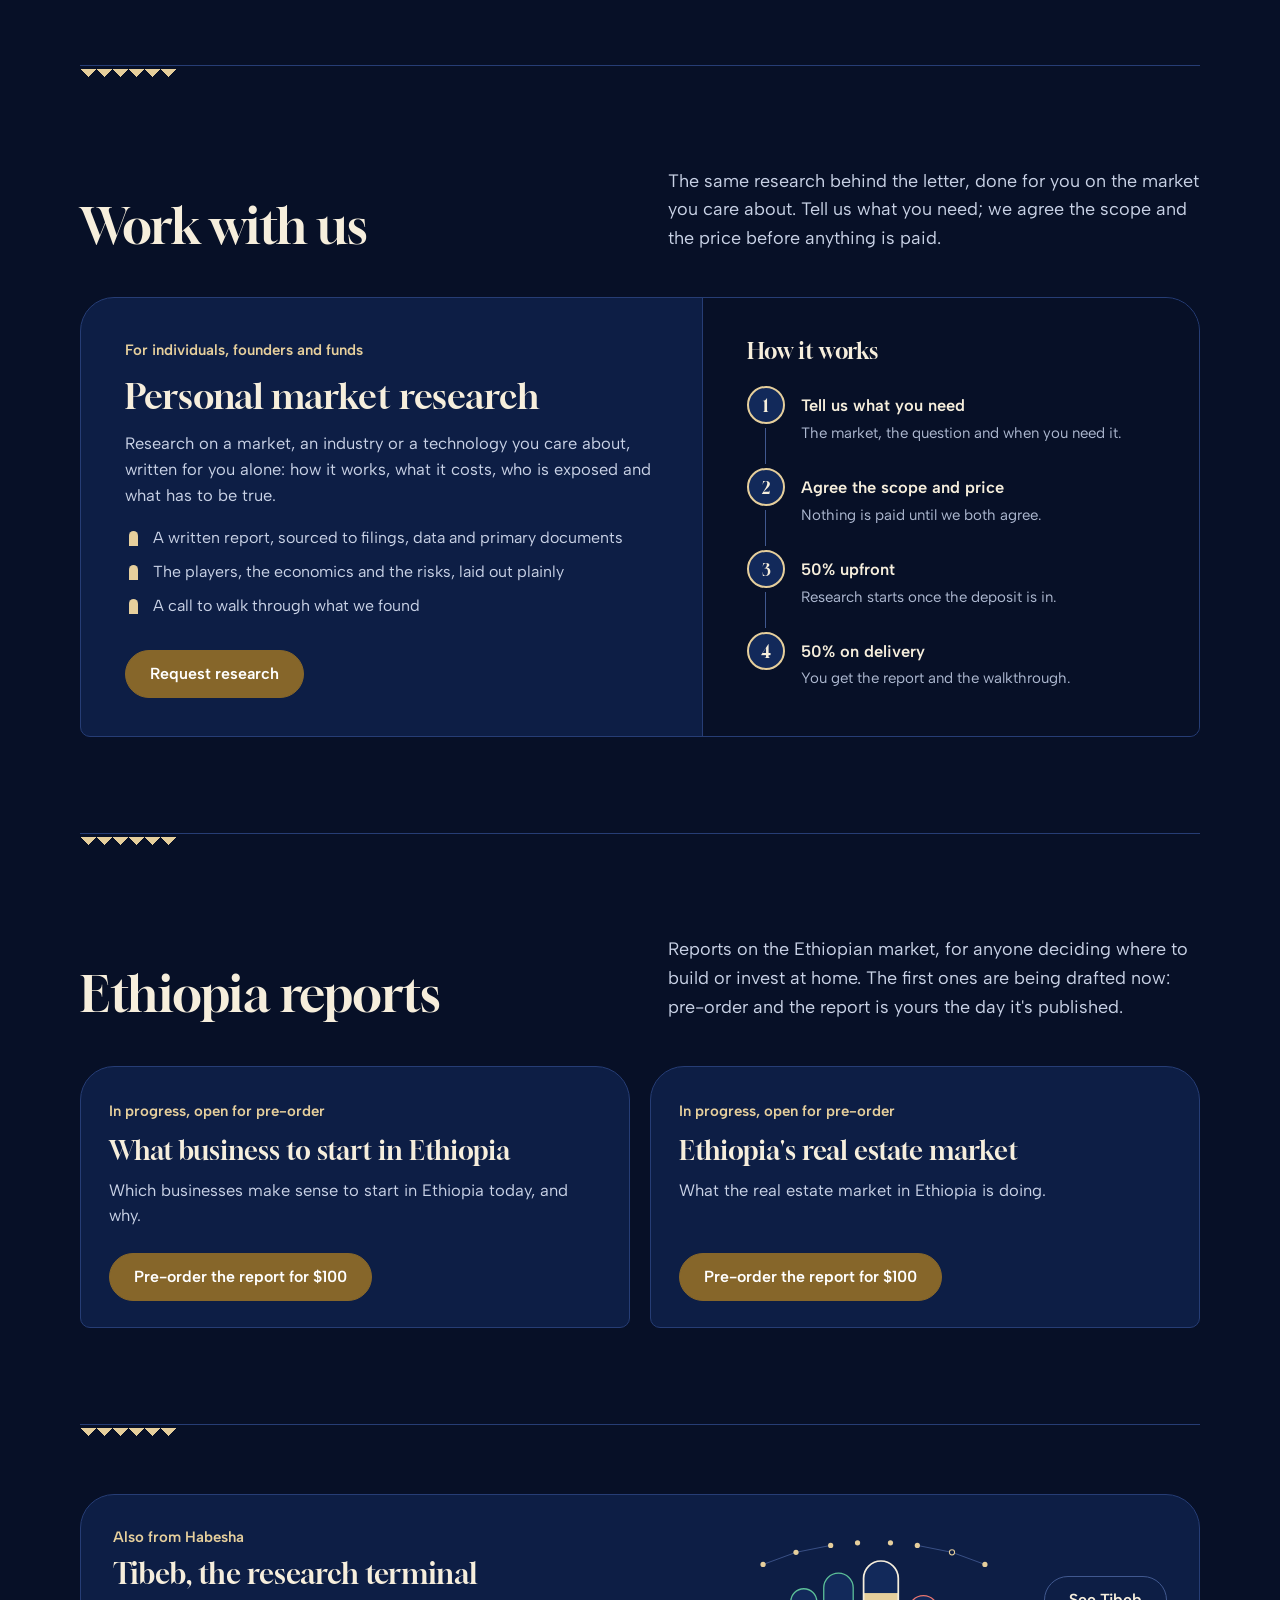
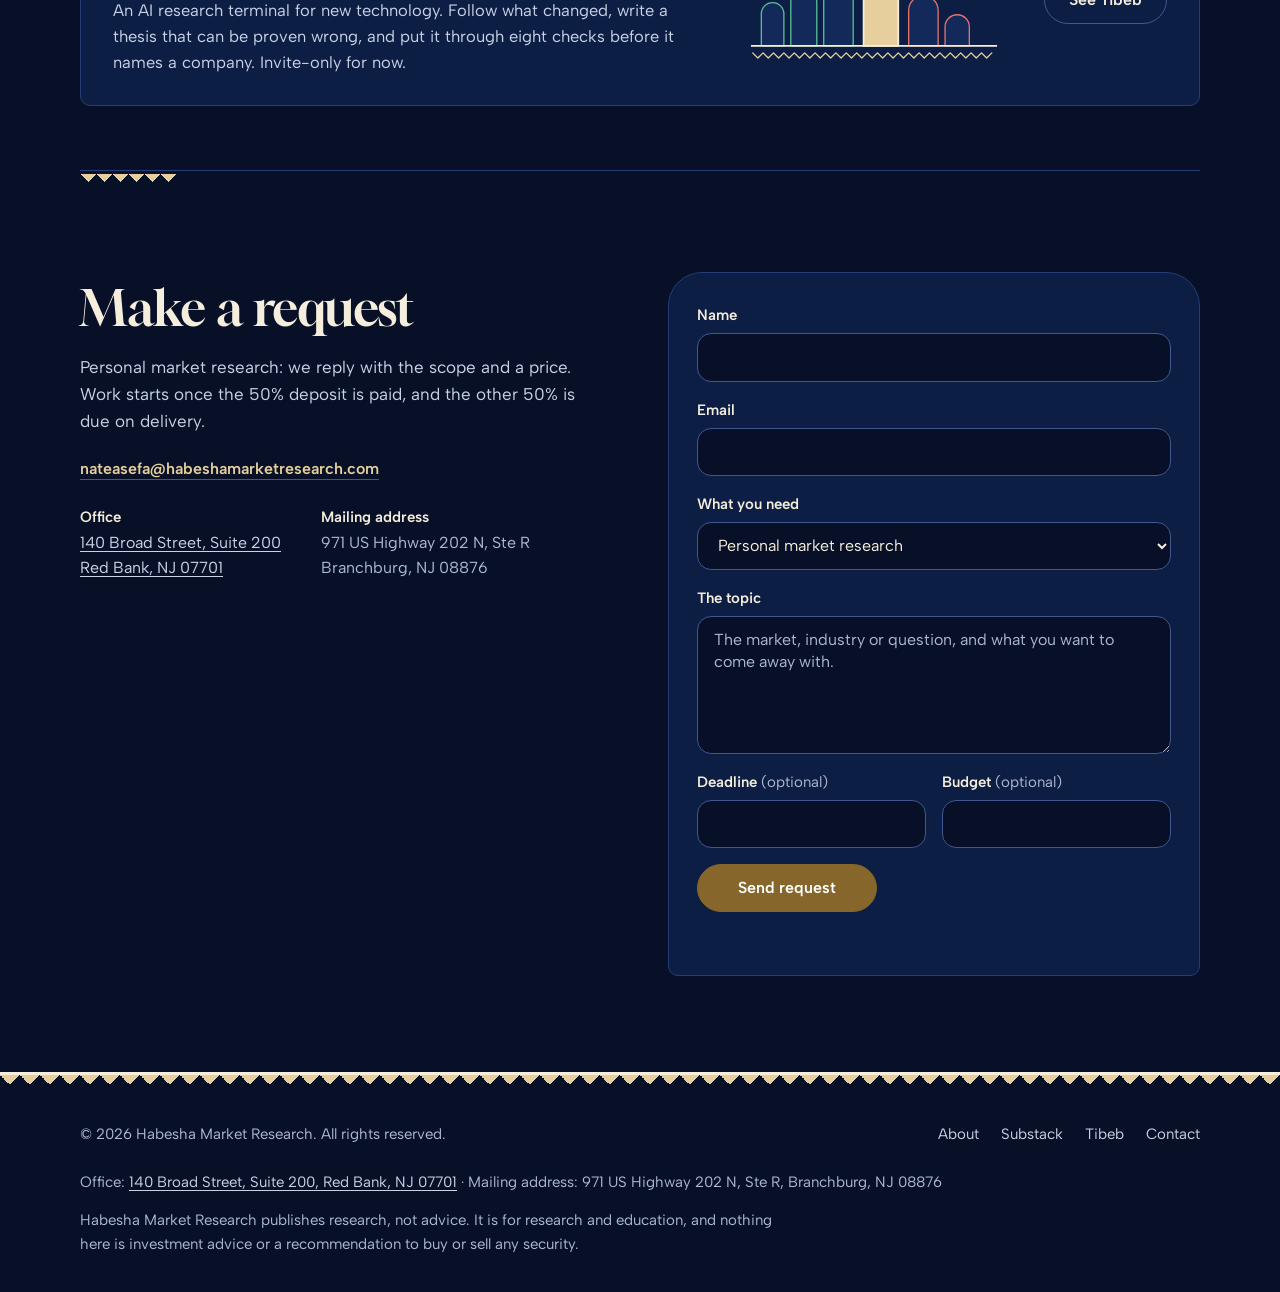
==== commit b68e8d03: "The night skyline: the site redrawn from the coin The coin is now a place. Its navy is the night sky" ====
--- a/index.html
+++ b/index.html
@@ -9,518 +9,24 @@
 <meta property="og:description" content="Research on the engineering behind the markets. A letter with no ticker symbols and no recommendations, and Tibeb, a research terminal that tests a thesis before it names a company."/>
 <meta property="og:image" content="https://www.habeshamarketresearch.com/assets/og-logo.png"/>
 <meta property="og:type" content="website"/>
-<meta name="theme-color" content="#0C2044"/>
+<meta name="theme-color" content="#0A1733"/>
 <link rel="icon" href="/favicon.ico" sizes="48x48"/>
 <link rel="icon" type="image/png" sizes="32x32" href="/assets/favicon-32.png"/>
 <link rel="icon" type="image/png" sizes="16x16" href="/assets/favicon-16.png"/>
 <link rel="apple-touch-icon" sizes="180x180" href="/assets/apple-touch-icon.png"/>
 <link rel="preconnect" href="https://fonts.googleapis.com"/>
 <link rel="preconnect" href="https://fonts.gstatic.com" crossorigin/>
-<link href="https://fonts.googleapis.com/css2?family=Libre+Baskerville:ital,wght@0,400..700;1,400..700&family=Source+Sans+3:ital,wght@0,400..700;1,400..700&display=swap" rel="stylesheet"/>
+<link href="https://fonts.googleapis.com/css2?family=Gloock&family=Albert+Sans:wght@400..700&family=Noto+Serif+Ethiopic:wght@400..700&display=swap" rel="stylesheet"/>
 <script>
-/* The hero plays once on load. Without this class (no script, or the
-   visitor asked for reduced motion) the page shows the finished state. */
+/* The page plays once on load, and the sky keeps moving. Without this class
+   (no script, or the visitor asked for reduced motion) every element is in
+   its finished state. The styles and what moves are in /assets/site.css. */
 if (!window.matchMedia || !window.matchMedia('(prefers-reduced-motion: reduce)').matches) {
   document.documentElement.className += ' anim';
 }
 </script>
-<style>
-/* ══════════════════════════════════════════════════════════════════════
-   Habesha Market Research
-
-   The Habesha Market Research brand, as a page: navy ground, ivory ink,
-   champagne accents from the Aksum coin, the wordmark's serif, and the tibeb — the woven border on Ethiopian cloth
-   that Tibeb is named for. The tibeb appears as the thread of the four
-   steps, which weaves itself as the path plays. Colour means something and nothing else: green is for / passed,
-   red is against / hurt, ochre is open. Ivory is for words, champagne for actions.
-   Same system as the terminal itself.
-   ══════════════════════════════════════════════════════════════════════ */
-:root {
-  --paper:     #0C2044;   /* the logo's ground */
-  --raised:    #12295A;
-  --inset:     #0A1A38;
-  --line:      #1E3566;
-  --line-2:    #2C467E;
-  --line-3:    #8C7347;   /* control outlines, 3:1 on paper */
-  --ink:       #F6EEDC;   /* the wordmark's navy */
-  --ink-2:     #CBD2E0;
-  --ink-3:     #9EAAC2;
-  --ink-hover: #EBD9AE;
-  --accent:    #EBD9AE;   /* champagne, the coin's rim */
-  --accent-2:  #D2B886;
-  --green:     #5CBF98;
-  --red:       #E8746E;
-  --ochre:     #D2B886;
-  --ochre-ink: #E3CC92;
-
-  --display: 'Libre Baskerville', Georgia, 'Times New Roman', serif;
-  --body:    'Source Sans 3', system-ui, -apple-system, 'Segoe UI', sans-serif;
-
-  --tibeb:   url("data:image/svg+xml,%3Csvg xmlns='http://www.w3.org/2000/svg' width='24' height='16' viewBox='0 0 24 16'%3E%3Crect width='24' height='16' fill='%23081833'/%3E%3Cpath d='M0 0h24v1.2H0z' fill='%23D2B886'/%3E%3Cpath d='M0 1.2 3 4.6 6 1.2 9 4.6 12 1.2 15 4.6 18 1.2 21 4.6 24 1.2z' fill='%23EBD9AE'/%3E%3Crect y='5.6' width='24' height='1' fill='%238C7347'/%3E%3Cpath d='M6 8 8.7 10.7 6 13.4 3.3 10.7z' fill='%23EBD9AE'/%3E%3Cpath d='M18 8 20.7 10.7 18 13.4 15.3 10.7z' fill='%23B89B62'/%3E%3Crect y='14.8' width='24' height='1.2' fill='%238C7347'/%3E%3C/svg%3E");
-  --tibeb-v: url("data:image/svg+xml,%3Csvg xmlns='http://www.w3.org/2000/svg' width='16' height='24' viewBox='0 0 16 24'%3E%3Cg transform='translate%2816 0%29 rotate%2890%29'%3E%3Crect width='24' height='16' fill='%23081833'/%3E%3Cpath d='M0 0h24v1.2H0z' fill='%23D2B886'/%3E%3Cpath d='M0 1.2 3 4.6 6 1.2 9 4.6 12 1.2 15 4.6 18 1.2 21 4.6 24 1.2z' fill='%23EBD9AE'/%3E%3Crect y='5.6' width='24' height='1' fill='%238C7347'/%3E%3Cpath d='M6 8 8.7 10.7 6 13.4 3.3 10.7z' fill='%23EBD9AE'/%3E%3Cpath d='M18 8 20.7 10.7 18 13.4 15.3 10.7z' fill='%23B89B62'/%3E%3Crect y='14.8' width='24' height='1.2' fill='%238C7347'/%3E%3C/g%3E%3C/svg%3E");
-
-  --gutter: 40px;
-  --wrap:   1200px;
-}
-*, *::before, *::after { box-sizing: border-box; }
-* { margin: 0; padding: 0; }
-html { scroll-behavior: smooth; scroll-padding-top: 96px; -webkit-text-size-adjust: 100%; }
-body {
-  font-family: var(--body);
-  font-size: 18px;
-  line-height: 1.6;
-  font-variant-numeric: tabular-nums;
-  background: var(--paper);
-  color: var(--ink);
-  -webkit-font-smoothing: antialiased;
-  text-rendering: optimizeLegibility;
-  overflow-x: hidden;
-}
-a { color: inherit; }
-::selection { background: rgba(235, 217, 174, 0.28); }
-:focus-visible { outline: 2px solid var(--ink); outline-offset: 3px; }
-
-.wrap { position: relative; max-width: var(--wrap); margin: 0 auto; padding: 0 var(--gutter); }
-.skip {
-  position: absolute; left: 12px; top: -60px; z-index: 200;
-  padding: 10px 14px; background: var(--ink); color: var(--paper);
-  font-weight: 600; font-size: 15px; text-decoration: none; border-radius: 4px;
-}
-.skip:focus { top: 22px; }
-
-/* The diamond knot. */
-.knot {
-  display: inline-block; flex-shrink: 0;
-  width: 10px; height: 10px;
-  border: 1.5px solid var(--accent); background: var(--accent);
-  transform: rotate(45deg);
-  transition: background 0.3s, border-color 0.3s, box-shadow 0.3s;
-}
-
-/* ─── Buttons ─── */
-.btn {
-  display: inline-flex; align-items: center; justify-content: center;
-  padding: 12px 20px;
-  border: 1px solid transparent; border-radius: 4px;
-  font: 600 16px/1.25 var(--body);
-  text-decoration: none; white-space: nowrap; cursor: pointer;
-  transition: background 0.15s, border-color 0.15s, color 0.15s;
-}
-.btn-primary { background: var(--accent); border-color: var(--accent); color: var(--paper); }
-.btn-primary:hover { background: var(--ink); border-color: var(--ink); }
-.btn-quiet { background: transparent; border-color: var(--line-3); color: var(--ink); }
-.btn-quiet:hover { background: rgba(235, 217, 174, 0.08); border-color: var(--ink); }
-.text-link { color: var(--ink); text-decoration: underline; text-decoration-thickness: 1px; text-underline-offset: 3px; }
-.text-link:hover { text-decoration-thickness: 2px; }
-
-/* ─── Nav ─── */
-.nav {
-  position: fixed; top: 0; left: 0; right: 0; z-index: 100;
-  background: rgba(12, 32, 68, 0.94);
-  -webkit-backdrop-filter: blur(10px); backdrop-filter: blur(10px);
-  border-bottom: 1px solid transparent;
-  transition: border-color 0.2s;
-}
-.nav.scrolled { border-bottom-color: var(--line-2); }
-.nav-in {
-  max-width: var(--wrap); margin: 0 auto; padding: 0 var(--gutter);
-  height: 72px; display: flex; align-items: center; justify-content: space-between; gap: 24px;
-}
-.brand { display: inline-flex; align-items: center; gap: 12px; text-decoration: none; color: var(--ink); }
-.brand-emblem { display: block; height: 42px; width: auto; }
-.brand-lockup { display: flex; flex-direction: column; gap: 5px; }
-.brand-name { font: 500 26px/1 var(--display); letter-spacing: 0.005em; }
-.brand-sub { font: 500 10.5px/1 var(--display); letter-spacing: 0.26em; text-transform: uppercase; color: var(--accent); }
-.nav-links { display: flex; align-items: center; gap: 4px; }
-.nav-links a { padding: 8px 12px; font-size: 16px; color: var(--ink-2); text-decoration: none; border-radius: 4px; transition: color 0.15s; }
-.nav-links a:hover { color: var(--ink); text-decoration: underline; text-underline-offset: 4px; }
-.nav-links .btn { margin-left: 10px; padding: 9px 16px; font-size: 15px; color: var(--paper); }
-.nav-links .btn:hover { color: var(--paper); text-decoration: none; }
-.nav-burger {
-  display: none; width: 44px; height: 44px;
-  align-items: center; justify-content: center;
-  background: transparent; border: 1px solid var(--line-3); border-radius: 4px; color: var(--ink); cursor: pointer;
-}
-
-/* ─── Hero ─── */
-.hero { position: relative; padding: 168px 0 88px; }
-/* The statement: what the firm does, in two lines. */
-.hero h1 {
-  font: 400 clamp(40px, 5.6vw, 80px)/1.08 var(--display);
-  letter-spacing: -0.02em;
-  margin-left: -0.03em;
-  color: var(--ink);
-}
-/* Under it, the two things the firm makes, side by side: the letter and
-   Tibeb, each with its one action. */
-.doors { display: grid; grid-template-columns: repeat(2, minmax(0, 1fr)); gap: 0 56px; margin-top: 40px; }
-.door { display: flex; flex-direction: column; }
-.door .hero-cta { margin-top: auto; padding-top: 24px; }
-.hero-lede { font-size: 19px; line-height: 1.6; color: var(--ink-2); max-width: 48ch; }
-.hero-lede strong { color: var(--ink); font-weight: 600; }
-.hero-cta { display: flex; flex-wrap: wrap; gap: 10px; margin-top: 26px; }
-.hero-note { margin-top: 14px; font-size: 15px; color: var(--ink-3); }
-
-/* The path: four knots on one thread, each with what that step leaves you
-   holding. On load the thread is woven, left to right. */
-.path {
-  list-style: none;
-  display: grid; grid-template-columns: repeat(4, minmax(0, 1fr)); gap: 0 32px;
-  margin-top: 64px;
-}
-.rail { display: flex; align-items: center; height: 16px; margin-bottom: 18px; }
-.rail .knot { width: 12px; height: 12px; margin-left: 2px; }
-.link {
-  position: relative; flex: 1; height: 10px; margin: 0 -20px 0 12px;
-  background: linear-gradient(var(--line-2), var(--line-2)) left center / 100% 1px no-repeat;
-}
-.link::after {
-  content: ''; position: absolute; inset: 0;
-  background: var(--tibeb) repeat-x left center / auto 10px;
-  transform-origin: left center; transition: transform 0.7s cubic-bezier(0.3, 0.7, 0.2, 1);
-}
-.step:last-child .link { display: none; }
-.step-name { font: 600 18px/1.3 var(--body); color: var(--ink); }
-.step-what { margin-top: 4px; font-size: 15.5px; line-height: 1.5; color: var(--ink-2); min-height: 70px; }
-.mini { margin-top: 16px; transition: opacity 0.5s; }
-.mini-foot { margin-top: 10px; font-size: 14px; color: var(--ink-3); }
-.mini-foot b { font-weight: 700; color: var(--green); }
-
-.chips { display: flex; flex-wrap: wrap; gap: 6px; list-style: none; }
-.chip {
-  padding: 3px 10px; border: 1px solid var(--line-2); border-radius: 999px;
-  font-size: 13.5px; line-height: 1.5; color: var(--ink-2);
-  transition: border-color 0.3s, color 0.3s, background 0.3s;
-}
-.chip.pick { border-color: var(--ink); color: var(--paper); background: var(--ink); }
-
-.thesis-card { border-left: 3px solid var(--ink); padding: 2px 0 2px 14px; }
-.thesis-tag { font-size: 13.5px; color: var(--ink-3); }
-.thesis-q { margin-top: 6px; font: 400 18px/1.4 var(--display); color: var(--ink); }
-.thesis-by { margin-top: 10px; font-size: 14px; color: var(--ink-2); }
-.thesis-by b { font-weight: 600; color: var(--ink); }
-
-.checks { list-style: none; }
-.check { position: relative; padding: 0 0 6px 24px; font-size: 14.5px; line-height: 1.45; color: var(--ink); transition: color 0.3s; }
-.check::before {
-  content: ''; position: absolute; left: 6px; top: 15px; bottom: -4px; width: 1px;
-  background: var(--green); transition: background 0.3s;
-}
-.check:last-child { padding-bottom: 0; }
-.check:last-child::before { display: none; }
-.check .knot { position: absolute; left: 2px; top: 6px; width: 9px; height: 9px; background: var(--green); border-color: var(--green); }
-
-.slots { list-style: none; border-top: 1px solid var(--line-2); }
-.slot {
-  display: grid; grid-template-columns: 62px minmax(0, 1fr) auto; gap: 12px; align-items: center;
-  padding: 8px 0; border-bottom: 1px solid var(--line-2);
-  font-size: 14.5px; line-height: 1.3;
-}
-.sym {
-  height: 24px; display: grid; place-items: center;
-  border: 1px solid var(--ink);
-  font: 600 12.5px/1 var(--display); letter-spacing: 0.04em; color: var(--ink);
-  transition: color 0.35s, border-color 0.35s, background 0.35s;
-}
-.role { color: var(--ink); transition: color 0.35s; }
-.side { font-size: 13.5px; font-weight: 600; color: var(--green); transition: opacity 0.35s; }
-.slot.hurt .sym { color: var(--red); border-color: var(--red); }
-.slot.hurt .side { color: var(--red); }
-.when-locked { display: none; color: var(--ochre-ink); }
-.when-open { color: var(--green); font-weight: 600; }
-
-.replay {
-  display: none; margin-top: 24px;
-  background: transparent; border: 0; padding: 4px 0;
-  font: 500 15px var(--body); color: var(--ink-3);
-  text-decoration: underline; text-decoration-thickness: 1px; text-underline-offset: 3px; cursor: pointer;
-}
-.replay:hover { color: var(--ink); }
-
-/* Before the sequence reaches a step. */
-.anim .replay { display: inline-block; }
-.anim .step:not(.on) .rail .knot { background: var(--paper); border-color: var(--ink-3); }
-.anim .step-exposure:not(.on) .rail .knot { border-color: var(--ochre); box-shadow: 0 0 0 3px rgba(210, 184, 134, 0.25); }
-.anim .step:not(.go) .link::after { transform: scaleX(0); }
-.anim .chip.pick:not(.on) { border-color: var(--line-2); color: var(--ink-2); background: transparent; }
-.anim .step-thesis:not(.on) .mini { opacity: 0.25; }
-.anim .check:not(.on) { color: var(--ink-3); }
-.anim .check:not(.on)::before { background: var(--line-2); }
-.anim .check:not(.on) .knot { background: var(--paper); border-color: var(--ink-3); }
-.anim .slot:not(.on) .sym {                   /* a symbol, woven shut */
-  color: transparent; border-color: var(--ink);
-  background: var(--tibeb) repeat-x left center / auto 24px;
-}
-.anim .slot:not(.on) .role { color: var(--ink-3); }
-.anim .slot:not(.on) .side { opacity: 0; }
-.anim .step-exposure:not(.on) .when-locked { display: inline; }
-.anim .step-exposure:not(.on) .when-open { display: none; }
-
-/* ─── The rule between sections: a hairline and one knot ─── */
-.thread-rule { position: relative; height: 13px; max-width: var(--wrap); margin: 0 auto; padding: 0 var(--gutter); }
-.thread-rule::before { content: ''; position: absolute; left: var(--gutter); right: var(--gutter); top: 6px; height: 1px; background: var(--line-2); }
-.thread-rule::after {
-  content: ''; position: absolute; left: var(--gutter); top: 2px; margin-left: 2px;
-  width: 9px; height: 9px; transform: rotate(45deg);
-  border: 1.5px solid var(--ink); background: var(--paper);
-}
-
-/* ─── Sections ─── */
-.section { position: relative; padding: 88px 0 96px; }
-.section-head { display: grid; grid-template-columns: minmax(0, 1fr) minmax(0, 1fr); gap: 56px; align-items: end; margin-bottom: 48px; }
-.section-title { font: 400 clamp(34px, 3.8vw, 50px)/1.12 var(--display); letter-spacing: -0.015em; color: var(--ink); }
-.section-lede { font-size: 18px; color: var(--ink-2); max-width: 52ch; }
-
-/* The gate: eight checks, in the order they are worked through. */
-.gate { list-style: none; border-top: 1px solid var(--line-2); }
-.gate-row {
-  position: relative;
-  display: grid; grid-template-columns: 30px minmax(0, 0.9fr) minmax(0, 1.25fr) minmax(0, 1.1fr); gap: 0 28px;
-  padding: 20px 0; border-bottom: 1px solid var(--line-2);
-  align-items: start;
-}
-.gate-row .knot { margin: 9px 0 0 3px; background: var(--green); border-color: var(--green); }
-.gate-row::before {                /* the thread, knot to knot */
-  content: ''; position: absolute; left: 8px; top: 40px; bottom: -28px; width: 1px; background: var(--green); opacity: 0.6;
-}
-.gate-row:last-child::before { display: none; }
-.gate-name { font: 600 18px/1.4 var(--body); color: var(--ink); }
-.gate-takes { font-size: 17px; line-height: 1.55; color: var(--ink); }
-.gate-takes .num { font-weight: 700; color: var(--ink); }
-.gate-why { font-size: 16px; line-height: 1.55; color: var(--ink-2); }
-.gate-cols {
-  display: grid; grid-template-columns: 30px minmax(0, 0.9fr) minmax(0, 1.25fr) minmax(0, 1.1fr); gap: 0 28px;
-  padding-bottom: 10px; font-size: 14.5px; font-weight: 600; color: var(--ink-3);
-}
-.gate-after { margin-top: 28px; font-size: 17px; color: var(--ink-2); max-width: 64ch; }
-
-/* It stops at research. */
-.stops { display: grid; grid-template-columns: minmax(0, 1fr) minmax(0, 1fr); gap: 56px; align-items: end; }
-.stops p { margin-top: 22px; font-size: 18px; color: var(--ink-2); max-width: 46ch; }
-.stops p + p { margin-top: 14px; }
-.stops p.small { font-size: 15.5px; color: var(--ink-3); }
-.not-list { list-style: none; border-top: 1px solid var(--line-2); }
-.not-list li { display: flex; align-items: baseline; gap: 14px; padding: 14px 0; border-bottom: 1px solid var(--line-2); font-size: 18px; color: var(--ink); }
-.not-list .no { font-size: 14px; font-weight: 700; color: var(--red); min-width: 28px; }
-
-/* The letter. */
-.posts { list-style: none; border-top: 1px solid var(--line-2); }
-.post a {
-  display: grid; grid-template-columns: 150px minmax(0, 1fr) auto; gap: 8px 28px; align-items: baseline;
-  padding: 24px 0; border-bottom: 1px solid var(--line-2);
-  text-decoration: none;
-}
-.post-kind { font-size: 15px; color: var(--ink-3); }
-.post-title { font: 400 25px/1.25 var(--display); color: var(--ink); transition: color 0.15s; }
-.post-desc { grid-column: 2; font-size: 16.5px; line-height: 1.55; color: var(--ink-2); max-width: 62ch; }
-.post-go { grid-row: 1; grid-column: 3; font-size: 15.5px; font-weight: 600; color: var(--ink); white-space: nowrap; text-decoration: underline; text-underline-offset: 3px; }
-.post a:hover .post-title { color: var(--ink-hover); text-decoration: underline; text-decoration-thickness: 1px; text-underline-offset: 5px; }
-.letter-bar { margin-top: 28px; display: flex; flex-wrap: wrap; gap: 16px 28px; align-items: center; justify-content: space-between; }
-.letter-bar p { font-size: 17px; color: var(--ink-2); max-width: 58ch; }
-.letter-bar .btns { display: flex; flex-wrap: wrap; gap: 10px; }
-
-/* Contact. */
-.contact { display: grid; grid-template-columns: minmax(0, 1fr) minmax(0, 1fr); gap: 56px; align-items: start; }
-.contact > div { padding-top: 10px; }
-.contact p { font-size: 18px; color: var(--ink-2); max-width: 50ch; }
-.contact .hero-cta { margin-top: 22px; }
-.mail { display: inline-block; margin-top: 14px; padding: 8px 0; font: 600 16px var(--body); color: var(--ink); text-decoration: underline; text-decoration-color: var(--line-3); text-underline-offset: 5px; overflow-wrap: anywhere; }
-.mail:hover { text-decoration-color: var(--ink); }
-.addr-grid { display: flex; flex-wrap: wrap; gap: 0 40px; margin-top: 18px; }
-.request-addr a { color: var(--ink-2); text-underline-offset: 3px; }
-.request-addr { margin-top: 0; font-style: normal; font-size: 16px; line-height: 1.55; color: var(--ink-3); }
-.addr-label { display: block; font-size: 13px; font-weight: 600; letter-spacing: 0.12em; text-transform: uppercase; color: var(--ink-3); margin-bottom: 4px; }
-
-/* Footer. */
-.footer { position: relative; border-top: 1px solid var(--line-2); }
-.footer-in {
-  max-width: var(--wrap); margin: 0 auto; padding: 28px var(--gutter) 36px;
-  display: flex; flex-wrap: wrap; gap: 14px 32px; justify-content: space-between; align-items: baseline;
-  font-size: 15px; color: var(--ink-3);
-}
-.footer-links { display: flex; gap: 22px; }
-.footer-links a { padding: 6px 0; text-decoration: none; color: var(--ink-2); }
-.footer-links a:hover { color: var(--ink); text-decoration: underline; text-underline-offset: 4px; }
-.footer-note { flex-basis: 100%; max-width: 78ch; }
-.footer-addr { flex-basis: 100%; font-style: normal; color: var(--ink-3); }
-.footer-addr a { color: var(--ink-2); text-underline-offset: 3px; }
-
-/* ─── Narrower screens ─── */
-@media (max-width: 1080px) {
-  .doors { gap: 0 40px; margin-top: 32px; }
-  /* The thread turns and runs down the page. */
-  .path { grid-template-columns: minmax(0, 1fr); gap: 0; margin-top: 56px; }
-  .step { display: grid; grid-template-columns: 16px minmax(0, 1fr); column-gap: 20px; padding-bottom: 34px; }
-  .step:last-child { padding-bottom: 0; }
-  .rail { grid-column: 1; grid-row: 1 / span 3; flex-direction: column; height: auto; margin: 6px 0 -34px; }
-  .rail .knot { margin-left: 0; }
-  .link {
-    flex: 1; width: 10px; height: auto; margin: 10px 0 6px;
-    background: linear-gradient(var(--line-2), var(--line-2)) center top / 1px 100% no-repeat;
-  }
-  .link::after { background: var(--tibeb-v) repeat-y center top / 10px auto; transform-origin: center top; }
-  .anim .step:not(.go) .link::after { transform: scaleY(0); }
-  .step-name, .step-what, .mini { grid-column: 2; }
-  .step-what { min-height: 0; max-width: 52ch; }
-  .mini { max-width: 460px; }
-  .section-head, .stops, .contact { grid-template-columns: minmax(0, 1fr); gap: 20px; align-items: start; }
-  .contact > div { padding-top: 0; }
-  .section-head { margin-bottom: 36px; }
-  .gate-cols { display: none; }
-  .gate-row { grid-template-columns: 30px minmax(0, 1fr); gap: 4px 0; }
-  .gate-row > :not(.knot) { grid-column: 2; }
-  .gate-row .knot { grid-row: 1 / span 3; }
-  .gate-row::before { bottom: -22px; }
-  .gate-why { margin-top: 2px; }
-}
-@media (max-width: 860px) {
-  :root { --gutter: 20px; }
-  body { font-size: 17px; }
-  .nav-in { height: 64px; }
-  .brand-emblem { height: 36px; }
-  .nav-burger { display: inline-flex; }
-  .nav-links {
-    display: none;
-    position: absolute; top: 100%; left: 12px; right: 12px; margin-top: 6px;
-    flex-direction: column; align-items: stretch; gap: 2px;
-    padding: 8px; background: var(--raised); border: 1px solid var(--line-2); border-radius: 6px;
-    box-shadow: 0 12px 30px rgba(0, 0, 0, 0.35);
-  }
-  .nav-links.open { display: flex; }
-  .nav-links a { padding: 12px; font-size: 17px; }
-  .nav-links .btn { margin: 6px 0 0; padding: 12px; font-size: 17px; }
-  .hero { padding: 132px 0 64px; }
-  .section { padding: 64px 0 72px; }
-  .post a { grid-template-columns: minmax(0, 1fr); gap: 6px; padding: 22px 0; }
-  .post-desc, .post-go { grid-column: 1; grid-row: auto; }
-  .post-go { order: 2; margin-top: 4px; }
-  .post-title { font-size: 23px; }
-  .footer-in { padding-bottom: 30px; }
-}
-@media (max-width: 720px) {
-  /* The two doors stack: the letter, then Tibeb. */
-  .doors { grid-template-columns: minmax(0, 1fr); gap: 36px 0; }
-  .hero-lede { max-width: 56ch; }
-}
-@media (max-width: 420px) {
-  /* Sized so "The engineering" always fits on the first line. */
-  .hero h1 { font-size: min(42px, calc((100vw - 40px) / 8.4)); }
-  .hero-cta .btn { flex: 1 1 100%; }
-  .slot { grid-template-columns: 58px minmax(0, 1fr) auto; gap: 10px; }
-}
-@media (prefers-reduced-motion: reduce) {
-  html { scroll-behavior: auto; }
-  *, *::before, *::after { transition-duration: 0.01ms !important; animation-duration: 0.01ms !important; }
-}
-
-/* ─── The home page, focused on the letter (Oct 2026) ─── */
-.hero-lede-wide { max-width: 60ch; margin-top: 32px; }
-.hero .hero-cta { margin-top: 28px; }
-.hero-coin { position: absolute; right: var(--gutter); top: -28px; width: 240px; height: 240px; filter: drop-shadow(0 18px 36px rgba(0, 0, 0, 0.35)); }
-.section-tight { padding: 56px 0 64px; }
-.offers { display: grid; grid-template-columns: repeat(2, minmax(0, 1fr)); gap: 24px; }
-.offers-one { grid-template-columns: minmax(0, 760px); }
-.report-buy[aria-disabled="true"] { opacity: 0.55; cursor: default; pointer-events: none; }
-.offer {
-  display: flex; flex-direction: column; gap: 12px;
-  padding: 28px 28px 26px; background: var(--raised);
-  border: 1px solid var(--line-2); border-radius: 6px;
-}
-.offer-tag { font-size: 13px; font-weight: 600; letter-spacing: 0.16em; text-transform: uppercase; color: var(--accent); }
-.offer-title { font: 400 25px/1.25 var(--display); color: var(--ink); }
-.offer-what { font-size: 16.5px; line-height: 1.55; color: var(--ink-2); }
-.offer-terms { display: flex; align-items: center; gap: 12px; font-size: 15.5px; font-weight: 600; color: var(--ink); }
-.offer-terms .knot { width: 9px; height: 9px; margin-left: 2px; }
-.offer-cta { margin-top: auto; padding-top: 10px; display: flex; flex-wrap: wrap; align-items: center; gap: 12px 20px; }
-.offer-cta .text-link { font-size: 15px; }
-.offer.offer-wide { display: grid; grid-template-columns: minmax(0, 1.25fr) minmax(0, 1fr); gap: 0; padding: 0; overflow: hidden; }
-.offer-main { display: flex; flex-direction: column; gap: 14px; padding: 40px 44px 38px; }
-.offer-title-lg { font-size: clamp(28px, 2.6vw, 34px); }
-.offer-gets { list-style: none; margin: 4px 0 0; padding: 0; display: grid; gap: 10px; }
-.offer-gets li { position: relative; padding-left: 26px; font-size: 16px; line-height: 1.5; color: var(--ink-2); }
-.offer-gets li::before { content: ""; position: absolute; left: 3px; top: 0.55em; width: 8px; height: 8px; background: var(--accent); transform: rotate(45deg); }
-.offer-main .offer-cta { padding-top: 18px; }
-.offer-side { padding: 40px 44px 38px; background: var(--inset, #0A1A38); border-left: 1px solid var(--line-2); }
-.offer-side-h { font-size: 13px; font-weight: 600; letter-spacing: 0.16em; text-transform: uppercase; color: var(--accent); margin-bottom: 22px; }
-.offer-steps { list-style: none; margin: 0; padding: 0; display: grid; gap: 0; }
-.offer-steps li { position: relative; display: grid; grid-template-columns: 34px minmax(0, 1fr); gap: 16px; padding-bottom: 24px; }
-.offer-steps li:last-child { padding-bottom: 0; }
-.offer-steps li:not(:last-child)::after { content: ""; position: absolute; left: 16px; top: 36px; bottom: 4px; width: 1px; background: var(--line-3); }
-.step-n { width: 34px; height: 34px; border-radius: 50%; border: 1px solid var(--accent); color: var(--accent); display: grid; place-items: center; font: 400 15px var(--display); }
-.offer-steps b { display: block; font-size: 16.5px; font-weight: 600; color: var(--ink); margin-top: 5px; }
-.offer-steps div span { display: block; font-size: 15px; line-height: 1.5; color: var(--ink-3); margin-top: 3px; }
-@media (max-width: 860px) {
-  .offer.offer-wide { grid-template-columns: minmax(0, 1fr); padding: 0; }
-  .offer-main, .offer-side { padding: 28px 22px 26px; }
-  .offer-side { border-left: 0; border-top: 1px solid var(--line-2); }
-}
-.tibeb-box {
-  display: flex; align-items: center; justify-content: space-between; gap: 24px 40px; flex-wrap: wrap;
-  padding: 28px 30px; border: 1px solid var(--line-2); border-radius: 6px; background: var(--raised);
-}
-.tibeb-box > div { max-width: 62ch; display: flex; flex-direction: column; gap: 8px; }
-.tibeb-title { font: 400 26px/1.2 var(--display); color: var(--ink); }
-.tibeb-what { font-size: 16.5px; line-height: 1.55; color: var(--ink-2); }
-.request-note { margin-top: 18px; font-size: 17px; color: var(--ink-2); max-width: 46ch; }
-.request { display: flex; flex-direction: column; gap: 16px; }
-.field { display: flex; flex-direction: column; gap: 6px; }
-.field-row { display: grid; grid-template-columns: minmax(0, 1fr) minmax(0, 1fr); gap: 16px; }
-.field-row[hidden], .field[hidden] { display: none; }
-.field label { font-size: 14.5px; font-weight: 600; color: var(--ink); }
-.field .opt { font-weight: 400; color: var(--ink-3); }
-.field input, .field select, .field textarea {
-  width: 100%; padding: 12px 14px; border-radius: 4px;
-  background: var(--inset); color: var(--ink); border: 1px solid var(--line-3);
-  font: 400 16px/1.4 var(--body);
-}
-.field textarea { resize: vertical; min-height: 120px; }
-.field input:focus-visible, .field select:focus-visible, .field textarea:focus-visible { outline: 2px solid var(--accent); outline-offset: 1px; }
-.field select option { background: var(--paper); color: var(--ink); }
-.request .btn { align-self: flex-start; min-width: 180px; }
-.request .btn:disabled { opacity: 0.6; cursor: wait; }
-.hp { position: absolute; left: -9999px; width: 1px; height: 1px; overflow: hidden; }
-.form-status { min-height: 1.4em; font-size: 15px; color: var(--ink-2); }
-.form-status.ok { color: var(--green); }
-.form-status.err { color: var(--red); }
-@media (max-width: 1080px) { .hero-coin { display: none; } }
-@media (max-width: 860px) {
-  .offers, .field-row { grid-template-columns: minmax(0, 1fr); }
-  .offer { padding: 24px 20px 22px; }
-  .tibeb-box { padding: 24px 20px; }
-}
-
-/* ─── Sign up for the letter here, in the hero: Substack's own box (Oct 2026) ─── */
-/* Substack checks every sign-up in its own page (a captcha, a bot check), so the address is
-   typed into its embed. Its card is the coin's ivory, which is our --ink. The frame is as tall
-   as the card at each width (logo to terms: 416px from 400px wide, 438 at 360, 478 at 300 to
-   335, 500 at 280), with room above and below; if it is ever taller, it scrolls, never clips. */
-.hero-grid { display: grid; grid-template-columns: minmax(0, 1fr) minmax(0, 460px); gap: 64px; align-items: center; }
-.hero-copy .hero-lede-wide { max-width: 54ch; }
-.hero-points { list-style: none; margin: 26px 0 0; padding: 0; display: grid; gap: 12px; }
-.hero-points li { position: relative; padding-left: 28px; font-size: 17px; line-height: 1.5; color: var(--ink-2); }
-.hero-points li::before { content: ""; position: absolute; left: 4px; top: 0.55em; width: 9px; height: 9px; background: var(--accent); transform: rotate(45deg); }
-.hero-copy .hero-cta { margin-top: 30px; }
-.signup {
-  position: relative; padding: 30px 30px 24px; border-radius: 10px;
-  background: var(--raised); border: 1px solid var(--line-3);
-  box-shadow: 0 24px 60px rgba(0, 0, 0, 0.35), inset 0 1px 0 rgba(235, 217, 174, 0.12);
-}
-.signup::before { content: ""; position: absolute; inset: 6px; border: 1px solid rgba(235, 217, 174, 0.14); border-radius: 6px; pointer-events: none; }
-.signup-eyebrow { font-size: 13px; font-weight: 600; letter-spacing: 0.16em; text-transform: uppercase; color: var(--accent); text-align: center; }
-.signup-title { margin: 8px 0 20px; font: 400 30px/1.2 var(--display); color: var(--ink); text-align: center; }
-.signup-frame { border-radius: 6px; overflow: hidden; background: var(--ink); }
-.signup-frame iframe { display: block; width: 100%; height: 440px; border: 0; background: var(--ink); }
-.signup-fine { margin-top: 14px; font-size: 14px; line-height: 1.5; color: var(--ink-3); text-align: center; }
-.signup-fine a { color: var(--ink-2); text-underline-offset: 3px; }
-@media (max-width: 1080px) {
-  .hero-grid { grid-template-columns: minmax(0, 1fr); gap: 44px; }
-  .signup { max-width: 520px; width: 100%; margin: 0 auto; }
-}
-@media (max-width: 520px) { .signup { padding: 22px 14px 18px; } .signup::before { display: none; } }
-@media (max-width: 439px) { .signup-frame iframe { height: 490px; } }
-@media (max-width: 399px) { .signup-frame iframe { height: 530px; } }
-@media (max-width: 339px) { .signup-frame iframe { height: 550px; } }
-</style>
+<link rel="stylesheet" href="/assets/site.css?v=20261111"/>
+<script src="/assets/site.js?v=20261111" defer></script>
 <script type="application/ld+json">
 {"@context":"https://schema.org","@type":"Organization","name":"Habesha Market Research","url":"https://www.habeshamarketresearch.com","email":"nateasefa@habeshamarketresearch.com","address":{"@type":"PostalAddress","streetAddress":"140 Broad Street, Suite 200","addressLocality":"Red Bank","addressRegion":"NJ","postalCode":"07701","addressCountry":"US"}}
 </script>
@@ -530,7 +36,7 @@
 
 <header class="nav" id="nav">
   <div class="nav-in">
-    <a href="#" class="brand" aria-label="Habesha Market Research"><img class="brand-emblem" src="/assets/emblem.svg" alt="" width="42" height="42"/><span class="brand-lockup" aria-hidden="true"><span class="brand-name">Habesha</span><span class="brand-sub">Market Research</span></span></a>
+    <a href="#" class="brand" aria-label="Habesha Market Research"><img class="brand-emblem" src="/assets/emblem.svg" alt="" width="44" height="44"/><span class="brand-name" aria-hidden="true">Habesha Market Research</span></a>
     <button class="nav-burger" id="navBurger" type="button" aria-label="Menu" aria-expanded="false" aria-controls="navLinks">
       <svg width="18" height="18" viewBox="0 0 18 18" fill="none" stroke="currentColor" stroke-width="1.6" stroke-linecap="round" aria-hidden="true"><path d="M2.5 5h13M2.5 9h13M2.5 13h13"/></svg>
     </button>
@@ -547,13 +53,16 @@
 
 <main id="main">
 
-<!-- ════════════ Hero: the letter ════════════ -->
-<section class="hero">
+<!-- ════════════ Hero: the letter, under the night sky ════════════ -->
+<section class="hero sky">
+  <div class="stars stars-1" aria-hidden="true"></div>
+  <div class="stars stars-2" aria-hidden="true"></div>
+  <div class="shoot" aria-hidden="true"></div>
   <div class="wrap">
     <div class="hero-grid">
       <div class="hero-copy">
-        <h1>The engineering<br>behind the markets.</h1>
-        <p class="hero-lede hero-lede-wide">
+        <h1><span class="w" style="--d:.15s">The</span> <span class="w" style="--d:.27s">engineering</span><br><span class="w" style="--d:.39s">behind</span> <span class="w" style="--d:.51s">the</span> <span class="w" style="--d:.63s">markets.</span></h1>
+        <p class="hero-lede">
           <strong>The letter</strong> is written by an engineering graduate with a broad grounding in science, not a fund manager. It covers how a machine
           works, what it costs to build, and what has to be true for a company's plan to happen. No ticker
           symbols and no recommendations.
@@ -566,29 +75,35 @@
         <div class="hero-cta">
           <a href="#letter" class="btn btn-quiet">Read the latest letters</a>
         </div>
-        <p class="hero-note" id="latestNote">Latest: <a class="text-link" id="latestLink" href="https://thehabeshainvestor.substack.com/p/b67" target="_blank" rel="noopener">የኢንቨስትመንት መግቢያ</a></p>
-      </div>
-      <!-- Sign up with Substack's own box (its official embed), on this page. Substack checks
-           each sign-up in its own page (a captcha among others), so the address has to be typed
-           into its form: an address handed to it from ours was turned away. -->
-      <aside class="signup" id="subscribe" aria-label="Subscribe to the letter">
-        <p class="signup-eyebrow">Free · by email</p>
-        <h2 class="signup-title">Get every new letter</h2>
-        <div class="signup-frame">
-          <iframe src="https://thehabeshainvestor.substack.com/embed" title="Subscribe to the letter (Substack)"></iframe>
-        </div>
-        <p class="signup-fine">Sent by Substack. No account or password needed to read. Box not showing? <a href="https://thehabeshainvestor.substack.com/subscribe" target="_blank" rel="noopener">Subscribe on Substack</a>.</p>
-      </aside>
-    </div>
-  </div>
-</section>
-
-<div class="thread-rule" aria-hidden="true"></div>
+        <p class="hero-note" id="latestNote"><span class="dot" aria-hidden="true"></span><span>Latest: <a class="text-link" id="latestLink" href="https://thehabeshainvestor.substack.com/p/b67" target="_blank" rel="noopener">የኢንቨስትመንት መግቢያ</a></span></p>
+      </div>
+      <div class="hero-side">
+        <!-- The coin, risen as the moon. -->
+        <div class="moon" aria-hidden="true"><div class="moon-in"><span class="moon-halo"></span><span class="moon-ring"></span><img src="/assets/emblem.svg" alt="" width="220" height="220"/></div></div>
+        <!-- Sign up with Substack's own box (its official embed), on this page. Substack checks
+             each sign-up in its own page (a captcha among others), so the address has to be typed
+             into its form: an address handed to it from ours was turned away. -->
+        <aside class="signup" id="subscribe" aria-label="Subscribe to the letter">
+          <h2 class="signup-title">Get every new letter</h2>
+          <p class="signup-sub">Free, by email</p>
+          <div class="signup-frame">
+            <iframe src="https://thehabeshainvestor.substack.com/embed" title="Subscribe to the letter (Substack)"></iframe>
+          </div>
+          <p class="signup-fine">Sent by Substack. No account or password needed to read. Box not showing? <a href="https://thehabeshainvestor.substack.com/subscribe" target="_blank" rel="noopener">Subscribe on Substack</a>.</p>
+        </aside>
+      </div>
+    </div>
+  </div>
+  <!-- The skyline of stelae, drawn in by site.js so it can rise when it is seen. -->
+  <div class="skyline" data-src="/assets/skyline.svg?v=20261111" aria-hidden="true"></div>
+</section>
+
+
 
 <!-- ════════════ The letter: the newest three, from the Substack feed ════════════ -->
 <section class="section" id="letter">
   <div class="wrap">
-    <div class="section-head">
+    <div class="section-head reveal">
       <h2 class="section-title">The latest letters</h2>
       <p class="section-lede">
         Each letter starts with a framework instead of a prediction. Companies are named to explain how an
@@ -598,7 +113,7 @@
 
     <!-- Filled from /api/posts (the Substack RSS feed, newest first). The rows below
          are only the fallback for when the feed can't be reached. -->
-    <ul class="posts" id="posts">
+    <ul class="posts reveal" id="posts">
       <li class="post">
         <a href="https://thehabeshainvestor.substack.com/p/b67" target="_blank" rel="noopener">
           <time class="post-kind" datetime="2026-10-21">October 21, 2026</time>
@@ -625,7 +140,7 @@
       </li>
     </ul>
 
-    <div class="letter-bar">
+    <div class="letter-bar reveal">
       <p>Written by Habeshas, for the world: for anyone who would rather understand an industry than be handed a tip.</p>
       <div class="btns">
         <a href="#subscribe" class="btn btn-primary">Subscribe</a>
@@ -635,19 +150,19 @@
   </div>
 </section>
 
-<div class="thread-rule" aria-hidden="true"></div>
+<div class="rule" aria-hidden="true"></div>
 
 <!-- ════════════ Work with us: personal market research, 50% upfront ════════════ -->
 <section class="section" id="work">
   <div class="wrap">
-    <div class="section-head">
+    <div class="section-head reveal">
       <h2 class="section-title">Work with us</h2>
       <p class="section-lede">
         The same research behind the letter, done for you on the market you care about. Tell us what you
         need; we agree the scope and the price before anything is paid.
       </p>
     </div>
-    <article class="offer offer-wide">
+    <article class="offer offer-wide reveal">
       <div class="offer-main">
         <p class="offer-tag">For individuals, founders and funds</p>
         <h3 class="offer-title offer-title-lg">Personal market research</h3>
@@ -675,61 +190,89 @@
   </div>
 </section>
 
-<div class="thread-rule" aria-hidden="true"></div>
+<div class="rule" aria-hidden="true"></div>
 
 <!-- ════════════ Ethiopia reports: pre-order through Stripe ════════════ -->
 <section class="section" id="ethiopia">
   <div class="wrap">
-    <div class="section-head">
+    <div class="section-head reveal">
       <h2 class="section-title">Ethiopia reports</h2>
       <p class="section-lede">
         Reports on the Ethiopian market, for anyone deciding where to build or invest at home. The first ones are
         being drafted now: pre-order and the report is yours the day it's published.
       </p>
     </div>
-    <div class="offers">
+    <div class="offers reveal">
       <article class="offer">
-        <p class="offer-tag">In progress · pre-order</p>
+        <p class="offer-tag">In progress, open for pre-order</p>
         <h3 class="offer-title">What business to start in Ethiopia</h3>
         <p class="offer-what">Which businesses make sense to start in Ethiopia today, and why.</p>
         <div class="offer-cta">
-          <a class="btn btn-primary report-buy" data-buy="ethiopiaBusinessUrl" href="https://buy.stripe.com/00w8wQ7W9bNj9m90Gb97G00" target="_blank" rel="noopener">Pre-order the report · $100</a>
+          <a class="btn btn-primary report-buy" data-buy="ethiopiaBusinessUrl" href="https://buy.stripe.com/00w8wQ7W9bNj9m90Gb97G00" target="_blank" rel="noopener">Pre-order the report for $100</a>
         </div>
       </article>
       <article class="offer">
-        <p class="offer-tag">In progress · pre-order</p>
+        <p class="offer-tag">In progress, open for pre-order</p>
         <h3 class="offer-title">Ethiopia's real estate market</h3>
         <p class="offer-what">What the real estate market in Ethiopia is doing.</p>
         <div class="offer-cta">
-          <a class="btn btn-primary report-buy" data-buy="ethiopiaRealEstateUrl" href="https://buy.stripe.com/8x29AUekxeZvdCp1Kf97G01" target="_blank" rel="noopener">Pre-order the report · $100</a>
+          <a class="btn btn-primary report-buy" data-buy="ethiopiaRealEstateUrl" href="https://buy.stripe.com/8x29AUekxeZvdCp1Kf97G01" target="_blank" rel="noopener">Pre-order the report for $100</a>
         </div>
       </article>
     </div>
   </div>
 </section>
 
-<div class="thread-rule" aria-hidden="true"></div>
+<div class="rule" aria-hidden="true"></div>
 
 <!-- ════════════ Tibeb, in brief: the full story is on tibeb.trade ════════════ -->
 <section class="section section-tight" id="tibeb">
   <div class="wrap">
-    <div class="tibeb-box">
-      <div>
+    <div class="tibeb-box reveal">
+      <div class="tibeb-words">
         <p class="offer-tag">Also from Habesha</p>
         <h2 class="tibeb-title">Tibeb, the research terminal</h2>
         <p class="tibeb-what">An AI research terminal for new technology. Follow what changed, write a thesis that can be proven wrong, and put it through eight checks before it names a company. Invite-only for now.</p>
       </div>
+      <!-- A thesis as Tibeb draws it: the evidence for and against as stelae, the committee's
+           number between them, a star for each of the eight checks. -->
+      <div class="tibeb-art" aria-hidden="true">
+        <svg viewBox="0 0 300 150" focusable="false">
+          <path d="M22 34 L60 20 L100 12 M200 12 L240 20 L278 34" fill="none" stroke="#40588F" stroke-width="1"/>
+          <circle class="ta-t" cx="22" cy="34" r="3" fill="#E6CF9C" style="--d:.1s"/>
+          <circle class="ta-t" cx="60" cy="20" r="3" fill="#E6CF9C" style="--d:.9s"/>
+          <circle class="ta-t" cx="100" cy="12" r="3" fill="#E6CF9C" style="--d:1.6s"/>
+          <circle class="ta-t" cx="131" cy="9" r="3" fill="#E6CF9C" style="--d:.5s"/>
+          <circle class="ta-t" cx="169" cy="9" r="3" fill="#E6CF9C" style="--d:1.2s"/>
+          <circle class="ta-t" cx="200" cy="12" r="3" fill="#E6CF9C" style="--d:2s"/>
+          <circle cx="240" cy="20" r="3" fill="#0D1E45" stroke="#E6CF9C" stroke-width="1.2"/>
+          <circle class="ta-t" cx="278" cy="34" r="3" fill="#E6CF9C" style="--d:.7s"/>
+          <path class="ta-r" d="M20 128V91a13 13 0 0 1 26 0V128Z" fill="#12295A" stroke="#5CBF98" stroke-width="1.5" style="--d:.1s"/>
+          <path class="ta-r" d="M54 128V77a15 15 0 0 1 30 0V128Z" fill="#12295A" stroke="#5CBF98" stroke-width="1.5" style="--d:.25s"/>
+          <path class="ta-r" d="M92 128V61a17 17 0 0 1 34 0V128Z" fill="#12295A" stroke="#5CBF98" stroke-width="1.5" style="--d:.4s"/>
+          <path class="ta-r" d="M190 128V87a17 17 0 0 1 34 0V128Z" fill="#12295A" stroke="#E8746E" stroke-width="1.5" style="--d:.55s"/>
+          <path class="ta-r" d="M232 128V106a14 14 0 0 1 28 0V128Z" fill="#12295A" stroke="#E8746E" stroke-width="1.5" style="--d:.7s"/>
+          <clipPath id="taVerdict"><path d="M138 128V50a20 20 0 0 1 40 0V128Z"/></clipPath>
+          <g clip-path="url(#taVerdict)">
+            <rect x="138" y="30" width="40" height="98" fill="#12295A"/>
+            <rect class="ta-r" x="138" y="67" width="40" height="61" fill="#E6CF9C" style="--d:1s"/>
+          </g>
+          <path d="M138 128V50a20 20 0 0 1 40 0V128Z" fill="none" stroke="#F6EEDC" stroke-width="2"/>
+          <path d="M8 128H292" fill="none" stroke="#F6EEDC" stroke-width="2"/>
+          <path d="M10 136l6 6 6-6 6 6 6-6 6 6 6-6 6 6 6-6 6 6 6-6 6 6 6-6 6 6 6-6 6 6 6-6 6 6 6-6 6 6 6-6 6 6 6-6 6 6 6-6 6 6 6-6 6 6 6-6 6 6 6-6 6 6 6-6 6 6 6-6 6 6 6-6 6 6 6-6 6 6 6-6 6 6 6-6 6 6 6-6 6 6 6-6" fill="none" stroke="#E6CF9C" stroke-width="1.5" stroke-linecap="round" stroke-linejoin="round"/>
+        </svg>
+      </div>
       <a href="https://www.tibeb.trade/landing.html" class="btn btn-quiet">See Tibeb</a>
     </div>
   </div>
 </section>
 
-<div class="thread-rule" aria-hidden="true"></div>
+<div class="rule" aria-hidden="true"></div>
 
 <!-- ════════════ The request form ════════════ -->
 <section class="section" id="request">
   <div class="wrap">
-    <div class="contact">
+    <div class="contact reveal">
       <div>
         <h2 class="section-title">Make a request</h2>
         <p class="request-note">
@@ -798,22 +341,6 @@
 
 <script>
 (function () {
-  // ── Nav: a hairline once the page has scrolled, and the phone menu ──
-  var nav = document.getElementById('nav');
-  var onScroll = function () { nav.classList.toggle('scrolled', window.scrollY > 12); };
-  window.addEventListener('scroll', onScroll, { passive: true });
-  onScroll();
-
-  var burger = document.getElementById('navBurger');
-  var links = document.getElementById('navLinks');
-  var setMenu = function (open) {
-    links.classList.toggle('open', open);
-    burger.setAttribute('aria-expanded', open ? 'true' : 'false');
-  };
-  burger.addEventListener('click', function () { setMenu(!links.classList.contains('open')); });
-  links.addEventListener('click', function (e) { if (e.target.closest('a')) setMenu(false); });
-  document.addEventListener('keydown', function (e) { if (e.key === 'Escape') setMenu(false); });
-
   // ── The newest three letters, from the Substack feed (newest first) ──
   var MONTHS = ['January','February','March','April','May','June','July','August','September','October','November','December'];
   function longDate(iso) {
--- a/assets/site.css
+++ b/assets/site.css
@@ -0,0 +1,511 @@
+/* ══════════════════════════════════════════════════════════════════════
+   Habesha Market Research: the night skyline (Nov 2026)
+
+   The coin, made a place. Its navy is the night sky, its champagne is the
+   light (the moon, the lit windows, the zigzag under the ground line), and
+   its three stelae stand in ivory in a skyline of Aksum stelae. The sky is
+   only ever above the ground line: the hero and a page's header. Below it
+   the page is the ground, and everything on it is a panel with a stela's
+   rounded head.
+
+   Colour carries meaning and nothing else: green is for, red is against.
+   Gold with white type is the one thing to press.
+
+   Motion: the page plays once on load (html.anim, set in the head when the
+   visitor has not asked for reduced motion) and what is below the first
+   screen rises as it is scrolled to (html.js, set by site.js). Without
+   either class every element is in its finished state.
+   ══════════════════════════════════════════════════════════════════════ */
+:root {
+  --night:    #0A1733;   /* the sky */
+  --dusk:     #14306B;   /* the sky near the moon */
+  --ground:   #071027;   /* below the ground line */
+  --card:     #0D1E45;
+  --raised:   #12295A;   /* the coin's disc */
+  --line:     #263D75;
+  --line-2:   #40588F;
+  --ink:      #F6EEDC;   /* ivory: the stelae, and words */
+  --ink-2:    #C9D2E6;
+  --ink-3:    #AEB9D1;
+  --accent:   #E6CF9C;   /* champagne: the rim, the light */
+  --gold:     #86662A;   /* what is pressed */
+  --gold-hi:  #9B7732;
+  --on-gold:  #FFFFFF;
+  --green:    #5CBF98;
+  --red:      #E8746E;
+
+  --display: 'Gloock', 'Noto Serif Ethiopic', Georgia, 'Times New Roman', serif;
+  --body:    'Albert Sans', system-ui, -apple-system, 'Segoe UI', sans-serif;
+
+  --gutter: 40px;
+  --wrap:   1200px;
+  --sky-h:  max(220px, 25vw);      /* the skyline's height: its drawing is 1440 by 400 */
+  --ease:   cubic-bezier(.2, .8, .2, 1);
+}
+*, *::before, *::after { box-sizing: border-box; }
+* { margin: 0; padding: 0; }
+html { scroll-behavior: smooth; scroll-padding-top: 96px; -webkit-text-size-adjust: 100%; }
+body {
+  font-family: var(--body);
+  font-size: 18px;
+  line-height: 1.6;
+  font-variant-numeric: tabular-nums;
+  background: var(--ground);
+  color: var(--ink);
+  -webkit-font-smoothing: antialiased;
+  text-rendering: optimizeLegibility;
+  overflow-x: hidden;
+}
+a { color: inherit; }
+::selection { background: rgba(230, 207, 156, 0.3); }
+:focus-visible { outline: 2px solid var(--accent); outline-offset: 3px; }
+
+.wrap { position: relative; max-width: var(--wrap); margin: 0 auto; padding: 0 var(--gutter); }
+.skip {
+  position: absolute; left: 12px; top: -60px; z-index: 200;
+  padding: 10px 14px; background: var(--ink); color: var(--night);
+  font-weight: 600; font-size: 15px; text-decoration: none; border-radius: 8px;
+}
+.skip:focus { top: 22px; }
+
+/* ─── Buttons ─── */
+.btn {
+  display: inline-flex; align-items: center; justify-content: center;
+  min-height: 48px; padding: 10px 24px;
+  border: 1px solid transparent; border-radius: 26px;
+  font: 600 16px/1.25 var(--body);
+  text-decoration: none; white-space: nowrap; cursor: pointer;
+  transition: background 0.2s, border-color 0.2s, color 0.2s, transform 0.2s var(--ease), box-shadow 0.2s;
+}
+.btn-primary { background: var(--gold); border-color: var(--gold); color: var(--on-gold); }
+.btn-primary:hover { background: var(--gold-hi); border-color: var(--gold-hi); transform: translateY(-2px); box-shadow: 0 10px 24px rgba(0, 0, 0, 0.35); }
+.btn-quiet { background: transparent; border-color: var(--line-2); color: var(--ink); }
+.btn-quiet:hover { border-color: var(--accent); background: rgba(230, 207, 156, 0.08); transform: translateY(-2px); }
+.text-link { color: var(--accent); text-decoration: underline; text-decoration-thickness: 1px; text-underline-offset: 3px; }
+.text-link:hover { color: var(--ink); text-decoration-thickness: 2px; }
+
+/* ─── Nav ─── */
+.nav {
+  position: fixed; top: 0; left: 0; right: 0; z-index: 100;
+  background: rgba(10, 23, 51, 0.72);
+  -webkit-backdrop-filter: blur(12px); backdrop-filter: blur(12px);
+  border-bottom: 1px solid transparent;
+  transition: border-color 0.2s, background 0.2s;
+}
+.nav.scrolled { border-bottom-color: var(--line); background: rgba(7, 16, 39, 0.9); }
+.nav-in {
+  max-width: var(--wrap); margin: 0 auto; padding: 0 var(--gutter);
+  height: 72px; display: flex; align-items: center; justify-content: space-between; gap: 24px;
+}
+.brand { display: inline-flex; align-items: center; gap: 12px; min-height: 44px; text-decoration: none; color: var(--ink); }
+.brand-emblem { display: block; height: 44px; width: 44px; transition: transform 0.8s var(--ease); }
+.brand:hover .brand-emblem { transform: rotate(360deg); }
+.brand-name { font: 400 22px/1.1 var(--display); }
+.nav-links { display: flex; align-items: center; gap: 4px; }
+.nav-links a { padding: 10px 12px; font-size: 16px; color: var(--ink-2); text-decoration: none; border-radius: 8px; transition: color 0.15s; }
+.nav-links a:hover, .nav-links a[aria-current] { color: var(--ink); text-decoration: underline; text-decoration-color: var(--accent); text-underline-offset: 6px; }
+.nav-links .btn { margin-left: 10px; min-height: 44px; padding: 8px 20px; font-size: 15px; color: var(--on-gold); border-radius: 22px; }
+.nav-links .btn:hover { color: var(--on-gold); text-decoration: none; }
+.nav-burger {
+  display: none; width: 44px; height: 44px;
+  align-items: center; justify-content: center;
+  background: transparent; border: 1px solid var(--line-2); border-radius: 12px; color: var(--ink); cursor: pointer;
+}
+
+/* ─── The sky: stars, a shooting star, the moon, the skyline ─── */
+.sky {
+  position: relative; overflow: hidden; isolation: isolate;
+  background: radial-gradient(1100px 720px at 82% 4%, var(--dusk) 0%, var(--night) 62%);
+  --p: 0;                      /* how far the sky has been scrolled past, 0 to 1 (site.js) */
+}
+.sky::before {
+  content: ""; position: absolute; inset: 0 0 calc(var(--sky-h) * 0.4) 0; z-index: -1; pointer-events: none;
+  background-image:
+    radial-gradient(circle at 24px 36px, rgba(246, 238, 220, 0.75) 0 0.8px, transparent 1.4px),
+    radial-gradient(circle at 150px 88px, rgba(246, 238, 220, 0.55) 0 0.7px, transparent 1.3px),
+    radial-gradient(circle at 96px 190px, rgba(230, 207, 156, 0.7) 0 0.8px, transparent 1.4px),
+    radial-gradient(circle at 228px 152px, rgba(246, 238, 220, 0.6) 0 0.7px, transparent 1.3px),
+    radial-gradient(circle at 196px 22px, rgba(246, 238, 220, 0.45) 0 0.6px, transparent 1.2px),
+    radial-gradient(circle at 48px 250px, rgba(246, 238, 220, 0.5) 0 0.7px, transparent 1.3px);
+  background-size: 280px 280px;
+  transform: translate3d(0, calc(var(--p) * 50px), 0);
+}
+/* The stars thin out lower in the sky, so none sits among the words like a stray full stop. */
+.sky::before, .stars {
+  -webkit-mask-image: linear-gradient(to bottom, #000 0, #000 46%, rgba(0, 0, 0, 0.25) 100%);
+          mask-image: linear-gradient(to bottom, #000 0, #000 46%, rgba(0, 0, 0, 0.25) 100%);
+}
+.stars {
+  position: absolute; inset: -80px 0 calc(var(--sky-h) * 0.5) 0; z-index: -1; pointer-events: none;
+  transform: translate3d(0, calc(var(--p) * 90px), 0);
+}
+.stars-1 {
+  background-image:
+    radial-gradient(circle at 6% 22%, #F6EEDC 0 1.5px, transparent 2px),
+    radial-gradient(circle at 17% 48%, #F6EEDC 0 1px, transparent 1.6px),
+    radial-gradient(circle at 29% 15%, #E6CF9C 0 1.6px, transparent 2.2px),
+    radial-gradient(circle at 43% 34%, #F6EEDC 0 1px, transparent 1.6px),
+    radial-gradient(circle at 56% 17%, #F6EEDC 0 1.4px, transparent 2px),
+    radial-gradient(circle at 64% 52%, #E6CF9C 0 1px, transparent 1.6px),
+    radial-gradient(circle at 73% 28%, #F6EEDC 0 1px, transparent 1.6px),
+    radial-gradient(circle at 91% 44%, #F6EEDC 0 1.4px, transparent 2px),
+    radial-gradient(circle at 97% 14%, #F6EEDC 0 1px, transparent 1.6px);
+}
+.stars-2 {
+  transform: translate3d(0, calc(var(--p) * 150px), 0);
+  background-image:
+    radial-gradient(circle at 10% 66%, #F6EEDC 0 1px, transparent 1.6px),
+    radial-gradient(circle at 23% 30%, #F6EEDC 0 1.4px, transparent 2px),
+    radial-gradient(circle at 37% 60%, #E6CF9C 0 1px, transparent 1.6px),
+    radial-gradient(circle at 50% 76%, #F6EEDC 0 1.2px, transparent 1.8px),
+    radial-gradient(circle at 61% 30%, #F6EEDC 0 1px, transparent 1.6px),
+    radial-gradient(circle at 78% 70%, #F6EEDC 0 1.4px, transparent 2px),
+    radial-gradient(circle at 85% 20%, #E6CF9C 0 1px, transparent 1.6px),
+    radial-gradient(circle at 3% 40%, #F6EEDC 0 1px, transparent 1.6px);
+}
+.shoot {
+  position: absolute; top: 96px; left: -190px; z-index: -1; pointer-events: none;
+  width: 170px; height: 2px; border-radius: 2px;
+  background: linear-gradient(90deg, transparent, var(--accent));
+  opacity: 0;
+}
+.moon {
+  position: absolute; z-index: 0; pointer-events: none;
+  width: 220px; aspect-ratio: 1 / 1;
+  transform: translate3d(0, calc(var(--p) * 120px), 0);
+}
+.moon-in { position: absolute; inset: 0; }
+.moon-halo {
+  position: absolute; inset: -34%; border-radius: 50%;
+  background: radial-gradient(circle, rgba(230, 207, 156, 0.42) 0%, rgba(230, 207, 156, 0.12) 42%, rgba(230, 207, 156, 0) 68%);
+}
+.moon-ring {
+  position: absolute; inset: -9%; border-radius: 50%;
+  border: 2px dotted rgba(230, 207, 156, 0.55);
+}
+.moon img { position: relative; display: block; width: 100%; height: 100%; filter: drop-shadow(0 14px 30px rgba(0, 0, 0, 0.45)); }
+
+.skyline {
+  position: absolute; left: 0; right: 0; bottom: 0; z-index: 0;
+  height: var(--sky-h); pointer-events: none;
+}
+.skyline svg { display: block; width: 100%; height: 100%; }
+.sk-r { transform-box: fill-box; transform-origin: 50% 100%; }
+
+/* ─── Hero ─── */
+.hero { padding: 132px 0 calc(var(--sky-h) * 0.62); }
+.hero-grid { position: relative; z-index: 1; display: grid; grid-template-columns: minmax(0, 1fr) minmax(0, 440px); gap: 56px; align-items: start; }
+.hero h1 {
+  font: 400 clamp(42px, 5.3vw, 80px)/1.02 var(--display);
+  letter-spacing: -0.015em;
+  color: var(--ink);
+}
+.hero h1 .w { display: inline-block; }
+.hero-lede { margin-top: 28px; font-size: 19.5px; line-height: 1.55; color: var(--ink-2); max-width: 54ch; }
+.hero-lede strong { color: var(--ink); font-weight: 600; }
+.hero-points { list-style: none; margin: 24px 0 0; display: grid; gap: 10px; }
+.hero-points li { position: relative; padding-left: 30px; font-size: 17px; line-height: 1.5; color: var(--ink-2); }
+/* A small stela for a bullet. */
+.hero-points li::before { content: ""; position: absolute; left: 4px; top: 0.3em; width: 10px; height: 16px; border-radius: 5px 5px 0 0; background: var(--accent); }
+.hero-cta { display: flex; flex-wrap: wrap; gap: 10px; margin-top: 28px; }
+.hero-note { display: flex; align-items: center; gap: 10px; margin-top: 16px; font-size: 15.5px; color: var(--ink-3); }
+.hero-note .dot { flex: none; width: 9px; height: 9px; border-radius: 50%; background: var(--accent); }
+.hero-side { position: relative; }
+.hero-side .moon { top: -108px; right: -100px; width: 236px; }
+
+/* Substack checks every sign-up in its own page (a captcha, a bot check), so the address is
+   typed into its embed. Its card is ivory, which is our --ink. The frame is as tall as the
+   card at each width (logo to terms: 416px from 400px wide, 438 at 360, 478 at 300 to 335,
+   500 at 280), with room above and below; if it is ever taller, it scrolls, never clips. */
+.signup {
+  position: relative; z-index: 1; padding: 26px 26px 20px; border-radius: 34px 34px 14px 14px;
+  background: var(--card); border: 1px solid var(--line-2);
+  box-shadow: 0 30px 70px rgba(0, 0, 0, 0.45), inset 0 1px 0 rgba(230, 207, 156, 0.16);
+}
+.signup-title { margin: 2px 0 6px; font: 400 30px/1.2 var(--display); color: var(--ink); text-align: center; }
+.signup-sub { margin-bottom: 16px; font-size: 15.5px; color: var(--accent); text-align: center; }
+.signup-frame { border-radius: 14px; overflow: hidden; background: var(--ink); }
+.signup-frame iframe { display: block; width: 100%; height: 440px; border: 0; background: var(--ink); }
+.signup-fine { margin-top: 12px; font-size: 14px; line-height: 1.5; color: var(--ink-3); text-align: center; }
+.signup-fine a { color: var(--ink-2); text-underline-offset: 3px; }
+
+/* ─── The ground: sections ─── */
+.section { position: relative; padding: 88px 0 96px; }
+.section-tight { padding: 56px 0 64px; }
+.section-head { display: grid; grid-template-columns: minmax(0, 1fr) minmax(0, 1fr); gap: 56px; align-items: end; margin-bottom: 44px; }
+.section-title { font: 400 clamp(34px, 3.8vw, 52px)/1.1 var(--display); letter-spacing: -0.01em; color: var(--ink); }
+.section-lede { font-size: 18px; color: var(--ink-2); max-width: 52ch; }
+
+/* The rule between sections: the ground line, with a few teeth of the zigzag. */
+.rule { position: relative; height: 14px; max-width: var(--wrap); margin: 0 auto; padding: 0 var(--gutter); }
+.rule::before { content: ""; position: absolute; left: var(--gutter); right: var(--gutter); top: 0; height: 1px; background: var(--line); }
+.rule::after {
+  content: ""; position: absolute; left: var(--gutter); top: 4px; width: 96px; height: 8px;
+  background:
+    linear-gradient(135deg, var(--accent) 25%, transparent 25%) -8px 0 / 16px 16px,
+    linear-gradient(225deg, var(--accent) 25%, transparent 25%) -8px 0 / 16px 16px;
+}
+
+/* The letter: three panels, each with a stela's head. */
+.posts { list-style: none; display: grid; grid-template-columns: repeat(auto-fit, minmax(min(310px, 100%), 1fr)); gap: 20px; }
+.post { display: flex; }
+.post a {
+  flex: 1; display: flex; flex-direction: column; gap: 8px;
+  padding: 30px 26px 24px; border-radius: 34px 34px 10px 10px;
+  background: var(--card); border: 1px solid var(--line);
+  text-decoration: none;
+  transition: transform 0.3s var(--ease), border-color 0.3s, box-shadow 0.3s;
+}
+.post a:hover { transform: translateY(-8px); border-color: var(--accent); box-shadow: 0 22px 50px rgba(0, 0, 0, 0.4); }
+.post-kind { order: 1; font-size: 15px; color: var(--ink-3); }
+.post-title { order: 2; font: 400 26px/1.2 var(--display); color: var(--ink); }
+.post-desc { order: 3; font-size: 16.5px; line-height: 1.55; color: var(--ink-2); }
+.post-go { order: 4; margin-top: auto; padding-top: 10px; font-size: 15.5px; font-weight: 600; color: var(--accent); text-decoration: underline; text-underline-offset: 3px; }
+.letter-bar { margin-top: 32px; display: flex; flex-wrap: wrap; gap: 16px 28px; align-items: center; justify-content: space-between; }
+.letter-bar p { font-size: 17px; color: var(--ink-2); max-width: 58ch; }
+.letter-bar .btns { display: flex; flex-wrap: wrap; gap: 10px; }
+
+/* Offers. */
+.offers { display: grid; grid-template-columns: repeat(2, minmax(0, 1fr)); gap: 20px; }
+.offer {
+  display: flex; flex-direction: column; gap: 12px;
+  padding: 32px 28px 26px; background: var(--card);
+  border: 1px solid var(--line); border-radius: 34px 34px 10px 10px;
+  transition: transform 0.3s var(--ease), border-color 0.3s;
+}
+.offers .offer:hover { transform: translateY(-6px); border-color: var(--accent); }
+.report-buy[aria-disabled="true"] { opacity: 0.55; cursor: default; pointer-events: none; }
+.offer-tag { font-size: 15px; font-weight: 600; color: var(--accent); }
+.offer-title { font: 400 26px/1.2 var(--display); color: var(--ink); }
+.offer-what { font-size: 16.5px; line-height: 1.55; color: var(--ink-2); }
+.offer-cta { margin-top: auto; padding-top: 12px; display: flex; flex-wrap: wrap; align-items: center; gap: 12px 20px; }
+.offer-cta .text-link { font-size: 15px; }
+.offer.offer-wide { display: grid; grid-template-columns: minmax(0, 1.25fr) minmax(0, 1fr); gap: 0; padding: 0; overflow: hidden; border-radius: 34px 34px 10px 10px; }
+.offer-main { display: flex; flex-direction: column; gap: 14px; padding: 40px 44px 38px; }
+.offer-title-lg { font-size: clamp(28px, 2.7vw, 36px); }
+.offer-gets { list-style: none; margin: 4px 0 0; display: grid; gap: 10px; }
+.offer-gets li { position: relative; padding-left: 28px; font-size: 16px; line-height: 1.5; color: var(--ink-2); }
+.offer-gets li::before { content: ""; position: absolute; left: 4px; top: 0.3em; width: 9px; height: 15px; border-radius: 5px 5px 0 0; background: var(--accent); }
+.offer-main .offer-cta { padding-top: 18px; }
+.offer-side { padding: 40px 44px 38px; background: var(--ground); border-left: 1px solid var(--line); }
+.offer-side-h { font: 400 22px/1.2 var(--display); color: var(--ink); margin-bottom: 22px; }
+.offer-steps { list-style: none; display: grid; gap: 0; }
+.offer-steps li { position: relative; display: grid; grid-template-columns: 38px minmax(0, 1fr); gap: 16px; padding-bottom: 24px; }
+.offer-steps li:last-child { padding-bottom: 0; }
+.offer-steps li:not(:last-child)::after { content: ""; position: absolute; left: 18px; top: 42px; bottom: 4px; width: 1px; background: var(--line-2); }
+/* A step's number, struck as a small coin. */
+.step-n { width: 38px; height: 38px; border-radius: 50%; border: 2px solid var(--accent); background: var(--raised); color: var(--ink); display: grid; place-items: center; font: 400 17px var(--display); }
+.offer-steps b { display: block; font-size: 16.5px; font-weight: 600; color: var(--ink); margin-top: 6px; }
+.offer-steps div span { display: block; font-size: 15px; line-height: 1.5; color: var(--ink-3); margin-top: 3px; }
+
+/* Tibeb, in brief: a small skyline of evidence. */
+.tibeb-box {
+  display: flex; align-items: center; justify-content: space-between; gap: 24px 40px; flex-wrap: wrap;
+  padding: 30px 32px; border: 1px solid var(--line); border-radius: 34px 34px 10px 10px; background: var(--card);
+}
+.tibeb-words { flex: 1 1 360px; max-width: 62ch; display: flex; flex-direction: column; gap: 8px; }
+.tibeb-title { font: 400 28px/1.2 var(--display); color: var(--ink); }
+.tibeb-what { font-size: 16.5px; line-height: 1.55; color: var(--ink-2); }
+.tibeb-art { flex: 0 1 260px; min-width: 200px; }
+.tibeb-art svg { display: block; width: 100%; height: auto; }
+.tibeb-art .ta-r { transform-box: fill-box; transform-origin: 50% 100%; }
+
+/* The request form. */
+.contact { display: grid; grid-template-columns: minmax(0, 1fr) minmax(0, 1fr); gap: 56px; align-items: start; }
+.contact > div { padding-top: 10px; }
+.request-note { margin-top: 18px; font-size: 17px; color: var(--ink-2); max-width: 46ch; }
+.mail { display: inline-block; margin-top: 14px; padding: 10px 0; font: 600 16px var(--body); color: var(--accent); text-decoration: underline; text-decoration-color: var(--line-2); text-underline-offset: 5px; overflow-wrap: anywhere; }
+.mail:hover { color: var(--ink); text-decoration-color: var(--ink); }
+.addr-grid { display: flex; flex-wrap: wrap; gap: 14px 40px; margin-top: 18px; }
+.request-addr { font-style: normal; font-size: 16px; line-height: 1.55; color: var(--ink-3); }
+.request-addr a { color: var(--ink-2); text-underline-offset: 3px; }
+.addr-label { display: block; font-size: 15px; font-weight: 600; color: var(--ink); margin-bottom: 2px; }
+.request { display: flex; flex-direction: column; gap: 16px; padding: 30px 28px 26px; background: var(--card); border: 1px solid var(--line); border-radius: 34px 34px 10px 10px; }
+.field { display: flex; flex-direction: column; gap: 6px; }
+.field-row { display: grid; grid-template-columns: minmax(0, 1fr) minmax(0, 1fr); gap: 16px; }
+.field-row[hidden], .field[hidden] { display: none; }
+.field label { font-size: 15px; font-weight: 600; color: var(--ink); }
+.field .opt { font-weight: 400; color: var(--ink-3); }
+.field input, .field select, .field textarea {
+  width: 100%; min-height: 48px; padding: 12px 16px; border-radius: 14px;
+  background: var(--ground); color: var(--ink); border: 1px solid var(--line-2);
+  font: 400 16px/1.4 var(--body);
+  transition: border-color 0.2s;
+}
+.field textarea { resize: vertical; min-height: 120px; }
+.field input:hover, .field select:hover, .field textarea:hover { border-color: var(--ink-3); }
+.field input:focus-visible, .field select:focus-visible, .field textarea:focus-visible { outline: 2px solid var(--accent); outline-offset: 1px; border-color: var(--accent); }
+.field ::placeholder { color: var(--ink-3); opacity: 1; }
+.field select option { background: var(--night); color: var(--ink); }
+.request .btn { align-self: flex-start; min-width: 180px; }
+.request .btn:disabled { opacity: 0.6; cursor: wait; transform: none; }
+.hp { position: absolute; left: -9999px; width: 1px; height: 1px; overflow: hidden; }
+.form-status { min-height: 1.4em; font-size: 15px; color: var(--ink-2); }
+.form-status.ok { color: var(--green); }
+.form-status.err { color: var(--red); }
+
+/* ─── The About page ─── */
+.about-sky { padding: 132px 0 calc(var(--sky-h) * 0.7); }
+.about-sky .wrap { z-index: 1; }
+.about-sky .moon { top: -30px; right: var(--gutter); }
+.about-sky h1 { font: 400 clamp(42px, 5.6vw, 84px)/1.04 var(--display); letter-spacing: -0.015em; color: var(--ink); }
+.about-sky h1 .w { display: inline-block; }
+.kicker { font-size: 17px; font-weight: 600; color: var(--accent); margin-bottom: 10px; }
+.lede { margin-top: 24px; font-size: 21px; line-height: 1.55; color: var(--ink); max-width: 44ch; }
+.about { padding: 72px 0 104px; }
+.about-grid { display: grid; grid-template-columns: minmax(0, 1.5fr) minmax(0, 1fr); gap: 72px; align-items: start; }
+.prose { max-width: 62ch; }
+.prose p { color: var(--ink-2); }
+.prose p + p { margin-top: 18px; }
+.prose strong { color: var(--ink); }
+.prose h2 { margin: 44px 0 14px; font: 400 30px/1.2 var(--display); color: var(--ink); }
+.cta { display: flex; flex-wrap: wrap; gap: 10px; margin-top: 36px; }
+.facts { padding: 10px 26px 12px; background: var(--card); border: 1px solid var(--line); border-radius: 34px 34px 10px 10px; }
+.fact { padding: 16px 0; border-bottom: 1px solid var(--line); }
+.fact:last-child { border-bottom: 0; }
+.fact dt { font-size: 15px; font-weight: 600; color: var(--accent); }
+.fact dd { margin-top: 2px; font-size: 17px; color: var(--ink); }
+.fact a { text-decoration: underline; text-decoration-color: var(--line-2); text-underline-offset: 4px; overflow-wrap: anywhere; }
+.fact a:hover { text-decoration-color: var(--ink); }
+
+/* ─── Footer: the zigzag, then the small print ─── */
+.footer { position: relative; }
+.footer::before {
+  content: ""; display: block; height: 12px;
+  background:
+    linear-gradient(135deg, var(--accent) 25%, transparent 25%) -10px 0 / 20px 20px,
+    linear-gradient(225deg, var(--accent) 25%, transparent 25%) -10px 0 / 20px 20px;
+  border-top: 3px solid var(--ink);
+}
+.footer-in {
+  max-width: var(--wrap); margin: 0 auto; padding: 28px var(--gutter) 36px;
+  display: flex; flex-wrap: wrap; gap: 14px 32px; justify-content: space-between; align-items: baseline;
+  font-size: 15px; color: var(--ink-3);
+}
+.footer-links { display: flex; flex-wrap: wrap; gap: 4px 22px; }
+.footer-links a { padding: 10px 0; text-decoration: none; color: var(--ink-2); }
+.footer-links a:hover { color: var(--ink); text-decoration: underline; text-decoration-color: var(--accent); text-underline-offset: 4px; }
+.footer-note { flex-basis: 100%; max-width: 78ch; }
+.footer-addr { flex-basis: 100%; font-style: normal; color: var(--ink-3); }
+.footer-addr a { color: var(--ink-2); text-underline-offset: 3px; }
+
+/* ══════════ Motion ══════════ */
+@keyframes word     { from { opacity: 0; transform: translateY(46px) rotate(3deg); } to { opacity: 1; transform: none; } }
+@keyframes lift     { from { opacity: 0; transform: translateY(18px); } to { opacity: 1; transform: none; } }
+@keyframes moonrise { from { opacity: 0; transform: translateY(150px); } to { opacity: 1; transform: none; } }
+@keyframes halo     { from { opacity: 0.45; transform: scale(0.92); } to { opacity: 1; transform: scale(1.06); } }
+@keyframes turn     { to { transform: rotate(360deg); } }
+@keyframes glint    { from { opacity: 0.35; } to { opacity: 1; } }
+@keyframes twinkle  { 0%, 100% { opacity: 0.12; } 50% { opacity: 1; } }
+@keyframes shoot    { 0% { opacity: 0; transform: translate(0, 0) rotate(18deg); } 3% { opacity: 1; } 13% { opacity: 0; transform: translate(130vw, 42vw) rotate(18deg); } 100% { opacity: 0; transform: translate(130vw, 42vw) rotate(18deg); } }
+@keyframes march    { to { background-position: 10px 0, 10px 0; } }
+@keyframes beat     { 0% { box-shadow: 0 0 0 0 rgba(230, 207, 156, 0.6); } 100% { box-shadow: 0 0 0 12px rgba(230, 207, 156, 0); } }
+
+.anim .hero h1 .w, .anim .about-sky h1 .w { animation: word 0.9s var(--ease) both; animation-delay: var(--d, 0s); }
+.anim .hero-lede   { animation: lift 0.8s ease-out 0.95s both; }
+.anim .hero-points { animation: lift 0.8s ease-out 1.1s both; }
+.anim .hero-cta    { animation: lift 0.8s ease-out 1.25s both; }
+.anim .hero-note   { animation: lift 0.8s ease-out 1.4s both; }
+.anim .signup      { animation: lift 0.9s var(--ease) 0.5s both; }
+.anim .kicker      { animation: lift 0.8s ease-out 0.1s both; }
+.anim .lede        { animation: lift 0.8s ease-out 0.9s both; }
+.anim .moon-in     { animation: moonrise 1.9s var(--ease) 0.25s both; }
+.anim .moon-halo   { animation: halo 4s ease-in-out infinite alternate; }
+.anim .moon-ring   { animation: turn 80s linear infinite; }
+.anim .stars-1     { animation: glint 2.6s ease-in-out infinite alternate; }
+.anim .stars-2     { animation: glint 4.4s ease-in-out 1s infinite alternate; }
+.anim .shoot       { animation: shoot 9s linear 2.5s infinite; }
+.anim .hero-note .dot { animation: beat 1.8s ease-out infinite; }
+.anim .footer::before { animation: march 2.4s linear infinite; }
+
+/* The skyline rises when it comes into view; its windows never stop. */
+.anim .sk-r { transition: transform 1.3s var(--ease); transition-delay: var(--d, 0s); }
+.anim .skyline:not(.in) .sk-r { transform: scaleY(0); }
+.anim .sk-t { animation: twinkle var(--t, 3.2s) ease-in-out var(--d, 0s) infinite; }
+.anim .sk-z { transition: clip-path 2.2s ease-out 0.9s; }
+.anim .skyline:not(.in) .sk-z { clip-path: inset(0 100% 0 0); }
+
+/* Below the first screen, things rise as they are scrolled to. */
+.anim.js .reveal.in { transition: opacity 0.8s ease-out, transform 0.9s var(--ease); transition-delay: var(--d, 0s); }
+.anim.js .reveal:not(.in) { opacity: 0; transform: translateY(36px); }
+.anim.js .posts.reveal:not(.in), .anim.js .offers.reveal:not(.in) { opacity: 1; transform: none; }
+.anim.js .posts.reveal.in .post, .anim.js .offers.reveal.in .offer { transition: opacity 0.8s ease-out, transform 0.9s var(--ease); }
+.anim.js .posts.reveal:not(.in) .post, .anim.js .offers.reveal:not(.in) .offer { opacity: 0; transform: translateY(60px); }
+.anim.js .posts.reveal.in .post:nth-child(2), .anim.js .offers.reveal.in .offer:nth-child(2) { transition-delay: 0.14s; }
+.anim.js .posts.reveal.in .post:nth-child(3) { transition-delay: 0.28s; }
+.anim .tibeb-art .ta-r { transition: transform 1.1s var(--ease); transition-delay: var(--d, 0s); }
+.anim.js .tibeb-box:not(.in) .ta-r { transform: scaleY(0); }
+.anim .tibeb-art .ta-t { animation: twinkle 2.8s ease-in-out var(--d, 0s) infinite; }
+
+/* ─── Narrower screens ─── */
+@media (max-width: 1080px) {
+  .hero-grid { grid-template-columns: minmax(0, 1fr); gap: 44px; }
+  .hero { padding-bottom: calc(var(--sky-h) * 0.92); }
+  .hero-side { position: static; }
+  .hero-side .moon { top: -34px; right: 0; width: 150px; }
+  .hero h1 { max-width: calc(100% - 130px); }
+  .signup { max-width: 520px; width: 100%; margin: 0 auto; }
+  .section-head, .contact { grid-template-columns: minmax(0, 1fr); gap: 20px; align-items: start; }
+  .contact > div { padding-top: 0; }
+  .section-head { margin-bottom: 36px; }
+  .about-grid { grid-template-columns: minmax(0, 1fr); gap: 48px; }
+}
+@media (max-width: 860px) {
+  :root { --gutter: 20px; }
+  body { font-size: 17px; }
+  .nav-in { height: 64px; }
+  .brand-emblem { height: 38px; width: 38px; }
+  .brand-name { font-size: 19px; }
+  .nav-burger { display: inline-flex; }
+  .nav-links {
+    display: none;
+    position: absolute; top: 100%; left: 12px; right: 12px; margin-top: 6px;
+    flex-direction: column; align-items: stretch; gap: 2px;
+    padding: 8px; background: var(--card); border: 1px solid var(--line-2); border-radius: 18px;
+    box-shadow: 0 12px 30px rgba(0, 0, 0, 0.45);
+  }
+  .nav-links.open { display: flex; }
+  .nav-links a { padding: 12px; font-size: 17px; }
+  .nav-links .btn { margin: 6px 0 0; padding: 12px; font-size: 17px; }
+  .hero, .about-sky { padding-top: 112px; }
+  .sky::before, .stars {
+    -webkit-mask-image: linear-gradient(to bottom, #000 0, #000 250px, transparent 470px);
+            mask-image: linear-gradient(to bottom, #000 0, #000 250px, transparent 470px);
+  }
+  .section { padding: 64px 0 72px; }
+  .about { padding: 56px 0 72px; }
+  .offers, .field-row { grid-template-columns: minmax(0, 1fr); }
+  .offer { padding: 28px 22px 22px; }
+  .offer.offer-wide { grid-template-columns: minmax(0, 1fr); padding: 0; }
+  .offer-main, .offer-side { padding: 30px 22px 26px; }
+  .offer-side { border-left: 0; border-top: 1px solid var(--line); }
+  .tibeb-box, .request { padding: 28px 20px 24px; }
+  .post a { padding: 28px 22px 22px; }
+  .post-title { font-size: 24px; }
+  .footer-in { padding-bottom: 30px; }
+  .about-sky .moon { top: -20px; width: 130px; }
+  .about-sky h1 { max-width: calc(100% - 110px); }
+  .lede { font-size: 19px; }
+  .cta .btn { flex: 1 1 100%; }
+}
+@media (max-width: 520px) {
+  .signup { padding: 22px 12px 16px; border-radius: 28px 28px 12px 12px; }
+  .hero-side .moon { top: -40px; right: -14px; width: 112px; }
+  .hero h1 { max-width: none; padding-top: 84px; }
+  .about-sky .moon { top: -36px; right: 6px; width: 104px; }
+  .about-sky h1 { max-width: none; }
+  .about-sky .kicker { padding-top: 78px; }
+}
+@media (max-width: 439px) { .signup-frame iframe { height: 490px; } }
+@media (max-width: 420px) {
+  /* Sized so "The engineering" always fits on the first line. */
+  .hero h1 { font-size: min(42px, calc((100vw - 40px) / 8.2)); }
+  .hero-cta .btn { flex: 1 1 100%; }
+}
+@media (max-width: 399px) { .signup-frame iframe { height: 530px; } .brand-name { font-size: 17px; } }
+@media (max-width: 339px) { .signup-frame iframe { height: 550px; } }
+@media (prefers-reduced-motion: reduce) {
+  html { scroll-behavior: auto; }
+  *, *::before, *::after { transition-duration: 0.01ms !important; animation: none !important; }
+  .stars, .moon { transform: none; }
+}
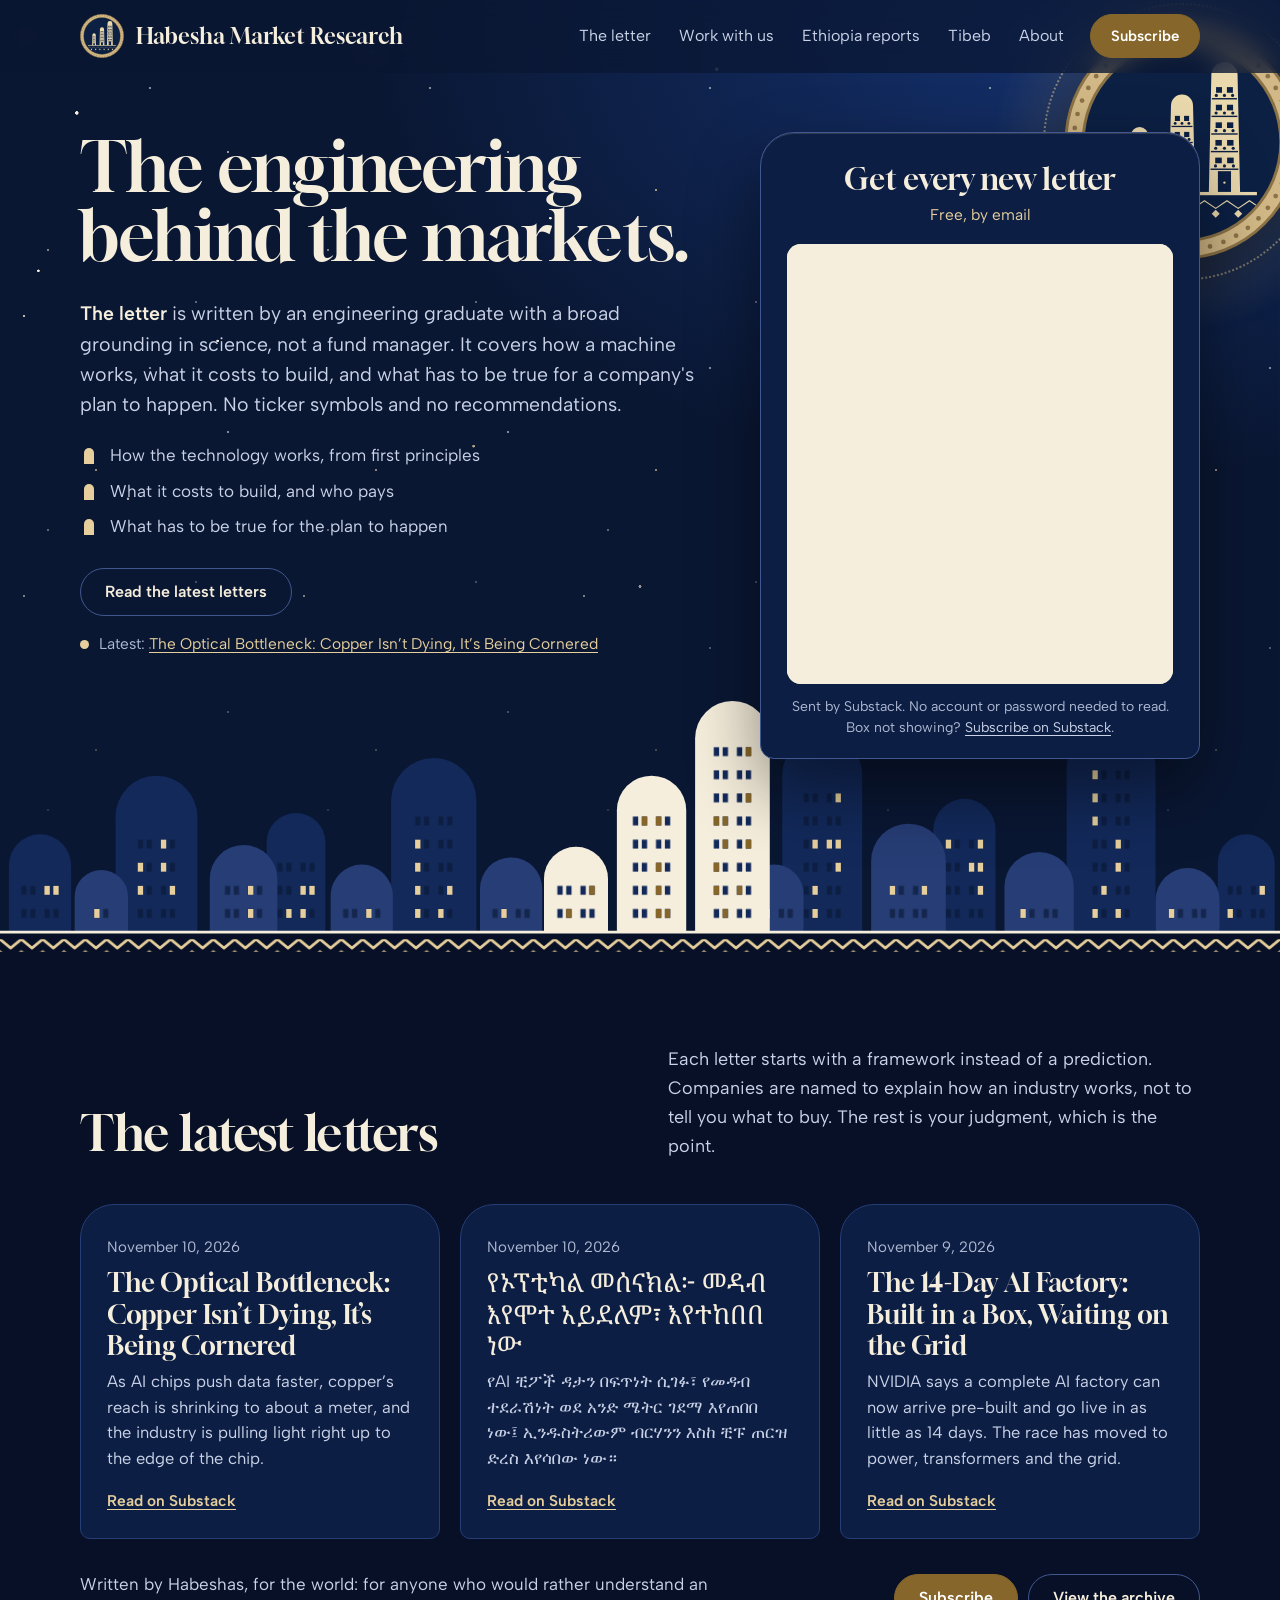
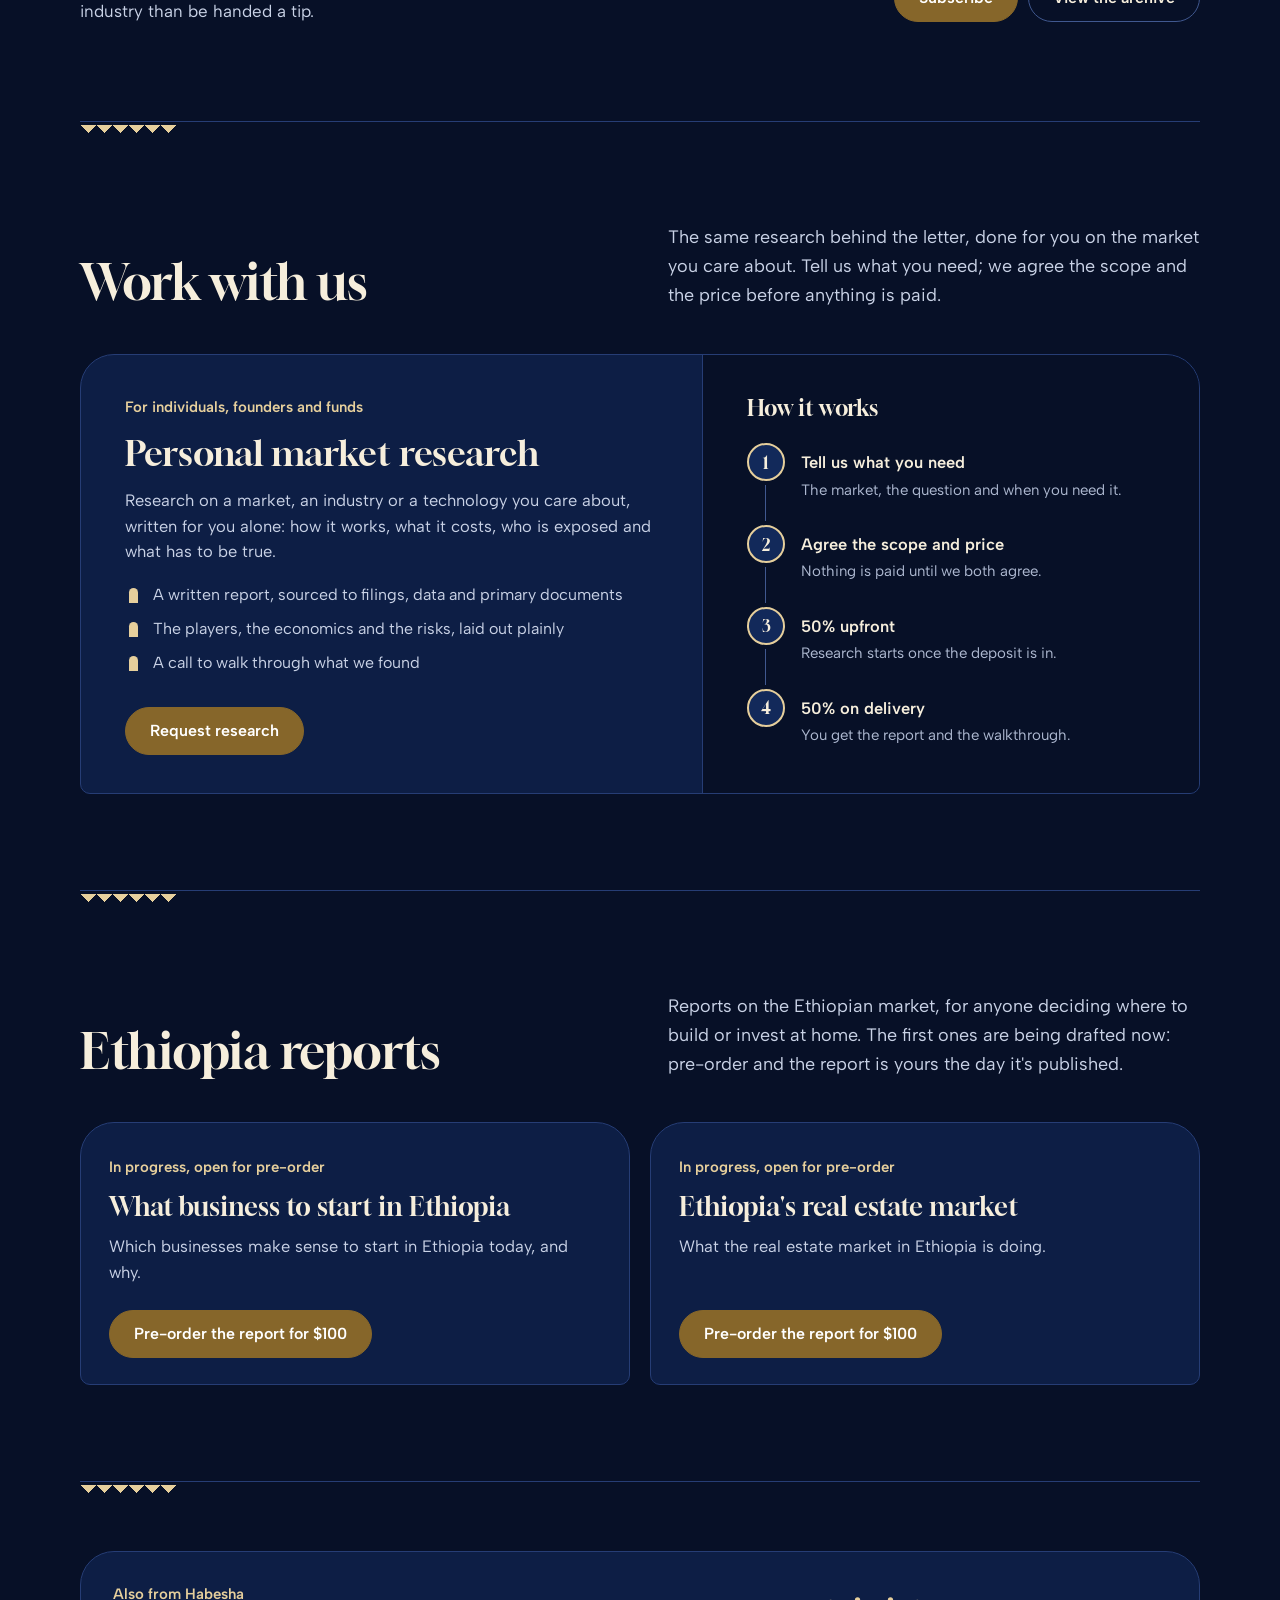
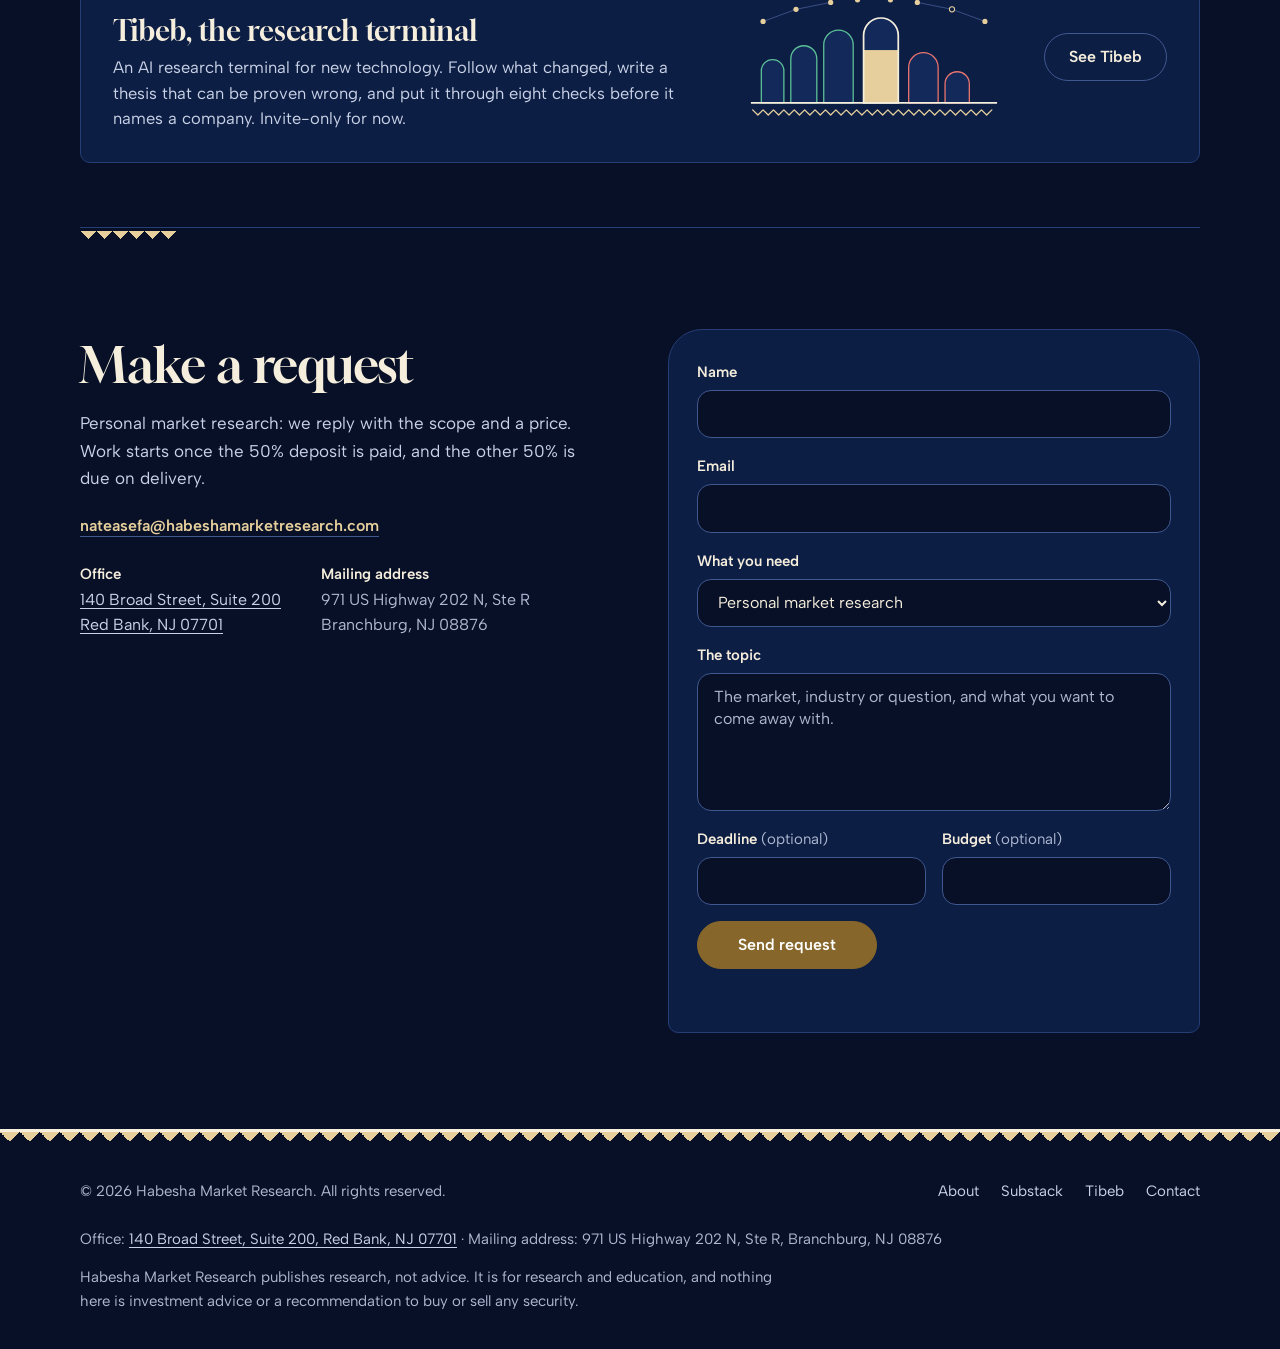
==== commit 89b4a8e1: "The newest letters are written into the page before it is sent Until now the page was sent with thre" ====
--- a/index.html
+++ b/index.html
@@ -25,8 +25,8 @@
   document.documentElement.className += ' anim';
 }
 </script>
-<link rel="stylesheet" href="/assets/site.css?v=20261111"/>
-<script src="/assets/site.js?v=20261111" defer></script>
+<link rel="stylesheet" href="/assets/site.css?v=20261111b"/>
+<script src="/assets/site.js?v=20261111b" defer></script>
 <script type="application/ld+json">
 {"@context":"https://schema.org","@type":"Organization","name":"Habesha Market Research","url":"https://www.habeshamarketresearch.com","email":"nateasefa@habeshamarketresearch.com","address":{"@type":"PostalAddress","streetAddress":"140 Broad Street, Suite 200","addressLocality":"Red Bank","addressRegion":"NJ","postalCode":"07701","addressCountry":"US"}}
 </script>
@@ -75,7 +75,7 @@
         <div class="hero-cta">
           <a href="#letter" class="btn btn-quiet">Read the latest letters</a>
         </div>
-        <p class="hero-note" id="latestNote"><span class="dot" aria-hidden="true"></span><span>Latest: <a class="text-link" id="latestLink" href="https://thehabeshainvestor.substack.com/p/b67" target="_blank" rel="noopener">የኢንቨስትመንት መግቢያ</a></span></p>
+        <p class="hero-note" id="latestNote"><span class="dot" aria-hidden="true"></span><span>Latest: <!-- latest:start --><a class="text-link" id="latestLink" href="https://thehabeshainvestor.substack.com/p/the-optical-bottleneck-copper-isnt" target="_blank" rel="noopener">The Optical Bottleneck: Copper Isn’t Dying, It’s Being Cornered</a><!-- latest:end --></span></p>
       </div>
       <div class="hero-side">
         <!-- The coin, risen as the moon. -->
@@ -95,7 +95,7 @@
     </div>
   </div>
   <!-- The skyline of stelae, drawn in by site.js so it can rise when it is seen. -->
-  <div class="skyline" data-src="/assets/skyline.svg?v=20261111" aria-hidden="true"></div>
+  <div class="skyline" data-src="/assets/skyline.svg?v=20261111b" aria-hidden="true"></div>
 </section>
 
 
@@ -111,34 +111,36 @@
       </p>
     </div>
 
-    <!-- Filled from /api/posts (the Substack RSS feed, newest first). The rows below
-         are only the fallback for when the feed can't be reached. -->
-    <ul class="posts reveal" id="posts">
+    <!-- The server writes the newest three letters between the "letters" marks before the page
+         is sent (server.py, from the Substack feed). The rows here are what shows before the
+         feed has been read once, and the script below asks /api/posts again in case a browser
+         is holding an older copy of this page. -->
+    <ul class="posts reveal" id="posts"><!-- letters:start -->
       <li class="post">
-        <a href="https://thehabeshainvestor.substack.com/p/b67" target="_blank" rel="noopener">
-          <time class="post-kind" datetime="2026-10-21">October 21, 2026</time>
-          <span class="post-title">የኢንቨስትመንት መግቢያ</span>
+        <a href="https://thehabeshainvestor.substack.com/p/the-optical-bottleneck-copper-isnt" target="_blank" rel="noopener">
+          <time class="post-kind" datetime="2026-11-10">November 10, 2026</time>
+          <span class="post-title">The Optical Bottleneck: Copper Isn’t Dying, It’s Being Cornered</span>
           <span class="post-go">Read on Substack</span>
-          <span class="post-desc">Intro to Investing, in Amharic.</span>
+          <span class="post-desc">As AI chips push data faster, copper’s reach is shrinking to about a meter, and the industry is pulling light right up to the edge of the chip.</span>
         </a>
       </li>
       <li class="post">
-        <a href="https://thehabeshainvestor.substack.com/p/globalfoundries-light-not-litho" target="_blank" rel="noopener">
-          <time class="post-kind" datetime="2026-10-20">October 20, 2026</time>
-          <span class="post-title">GlobalFoundries: Light, Not Litho</span>
+        <a href="https://thehabeshainvestor.substack.com/p/fe2" target="_blank" rel="noopener">
+          <time class="post-kind" datetime="2026-11-10">November 10, 2026</time>
+          <span class="post-title">የኦፕቲካል መሰናክል፦ መዳብ እየሞተ አይደለም፣ እየተከበበ ነው</span>
           <span class="post-go">Read on Substack</span>
-          <span class="post-desc">The foundry that quit the shrink race is now the one Washington and Tokyo picked to build.</span>
+          <span class="post-desc">የAI ቺፖች ዳታን በፍጥነት ሲገፉ፣ የመዳብ ተደራሽነት ወደ አንድ ሜትር ገደማ እየጠበበ ነው፤ ኢንዱስትሪውም ብርሃንን እስከ ቺፑ ጠርዝ ድረስ እየሳበው ነው።</span>
         </a>
       </li>
       <li class="post">
-        <a href="https://thehabeshainvestor.substack.com/p/umc-is-betting-on-lithium-niobate" target="_blank" rel="noopener">
-          <time class="post-kind" datetime="2026-10-19">October 19, 2026</time>
-          <span class="post-title">UMC: Betting on Lithium Niobate.</span>
+        <a href="https://thehabeshainvestor.substack.com/p/the-14-day-ai-factory-built-in-a" target="_blank" rel="noopener">
+          <time class="post-kind" datetime="2026-11-09">November 9, 2026</time>
+          <span class="post-title">The 14-Day AI Factory: Built in a Box, Waiting on the Grid</span>
           <span class="post-go">Read on Substack</span>
-          <span class="post-desc">400G per lane is a modulator problem.</span>
+          <span class="post-desc">NVIDIA says a complete AI factory can now arrive pre-built and go live in as little as 14 days. The race has moved to power, transformers and the grid.</span>
         </a>
       </li>
-    </ul>
+      <!-- letters:end --></ul>
 
     <div class="letter-bar reveal">
       <p>Written by Habeshas, for the world: for anyone who would rather understand an industry than be handed a tip.</p>
@@ -359,6 +361,9 @@
       var posts = data && data.posts;
       if (!posts || !posts.length) return;
       var list = document.getElementById('posts');
+      // The server wrote the letters into the page; redraw only if these are newer than those.
+      var shown = [].map.call(list.querySelectorAll('.post a'), function (a) { return a.getAttribute('href'); }).join(' ');
+      if (shown === posts.map(function (p) { return p.link; }).join(' ')) return;
       list.textContent = '';
       posts.forEach(function (p) {
         if (!/^https:\/\//.test(p.link)) return;
@@ -377,7 +382,7 @@
       var latest = document.getElementById('latestLink');
       if (latest && /^https:\/\//.test(posts[0].link)) { latest.href = posts[0].link; latest.textContent = posts[0].title; }
     })
-    .catch(function () { /* keep the letters baked into the page */ });
+    .catch(function () { /* keep the letters the server wrote into the page */ });
 
   // ── Stripe Payment Links: the report pre-orders are in the page; a Railway variable overrides them ──
   fetch('/api/config').then(function (r) { return r.ok ? r.json() : null; }).then(function (cfg) {
--- a/assets/site.css
+++ b/assets/site.css
@@ -100,14 +100,14 @@
 .brand { display: inline-flex; align-items: center; gap: 12px; min-height: 44px; text-decoration: none; color: var(--ink); }
 .brand-emblem { display: block; height: 44px; width: 44px; transition: transform 0.8s var(--ease); }
 .brand:hover .brand-emblem { transform: rotate(360deg); }
-.brand-name { font: 400 22px/1.1 var(--display); }
+.brand-name { font: 400 22px/1.1 var(--display); white-space: nowrap; }
 .nav-links { display: flex; align-items: center; gap: 4px; }
-.nav-links a { padding: 10px 12px; font-size: 16px; color: var(--ink-2); text-decoration: none; border-radius: 8px; transition: color 0.15s; }
+.nav-links a { padding: 10px 12px; font-size: 16px; white-space: nowrap; color: var(--ink-2); text-decoration: none; border-radius: 8px; transition: color 0.15s; }
 .nav-links a:hover, .nav-links a[aria-current] { color: var(--ink); text-decoration: underline; text-decoration-color: var(--accent); text-underline-offset: 6px; }
 .nav-links .btn { margin-left: 10px; min-height: 44px; padding: 8px 20px; font-size: 15px; color: var(--on-gold); border-radius: 22px; }
 .nav-links .btn:hover { color: var(--on-gold); text-decoration: none; }
 .nav-burger {
-  display: none; width: 44px; height: 44px;
+  display: none; flex: none; width: 44px; height: 44px;
   align-items: center; justify-content: center;
   background: transparent; border: 1px solid var(--line-2); border-radius: 12px; color: var(--ink); cursor: pointer;
 }
@@ -439,23 +439,12 @@
 
 /* ─── Narrower screens ─── */
 @media (max-width: 1080px) {
-  .hero-grid { grid-template-columns: minmax(0, 1fr); gap: 44px; }
-  .hero { padding-bottom: calc(var(--sky-h) * 0.92); }
-  .hero-side { position: static; }
-  .hero-side .moon { top: -34px; right: 0; width: 150px; }
-  .hero h1 { max-width: calc(100% - 130px); }
-  .signup { max-width: 520px; width: 100%; margin: 0 auto; }
-  .section-head, .contact { grid-template-columns: minmax(0, 1fr); gap: 20px; align-items: start; }
-  .contact > div { padding-top: 0; }
-  .section-head { margin-bottom: 36px; }
-  .about-grid { grid-template-columns: minmax(0, 1fr); gap: 48px; }
-}
-@media (max-width: 860px) {
-  :root { --gutter: 20px; }
-  body { font-size: 17px; }
-  .nav-in { height: 64px; }
-  .brand-emblem { height: 38px; width: 38px; }
-  .brand-name { font-size: 19px; }
+  /* One column: the words run the width of the sky, so the stars stop above them. */
+  .sky::before, .stars {
+    -webkit-mask-image: linear-gradient(to bottom, #000 0, #000 250px, transparent 470px);
+            mask-image: linear-gradient(to bottom, #000 0, #000 250px, transparent 470px);
+  }
+  /* The row of links no longer fits beside the name: the menu folds. */
   .nav-burger { display: inline-flex; }
   .nav-links {
     display: none;
@@ -467,11 +456,25 @@
   .nav-links.open { display: flex; }
   .nav-links a { padding: 12px; font-size: 17px; }
   .nav-links .btn { margin: 6px 0 0; padding: 12px; font-size: 17px; }
+  .hero-grid { grid-template-columns: minmax(0, 1fr); gap: 44px; }
+  .hero { padding-bottom: calc(var(--sky-h) * 0.92); }
+  .hero-side { position: static; }
+  .hero-side .moon { top: -34px; right: 0; width: 150px; }
+  .hero h1 { max-width: calc(100% - 130px); }
+  .signup { max-width: 520px; width: 100%; margin: 0 auto; }
+  .section-head, .contact { grid-template-columns: minmax(0, 1fr); gap: 20px; align-items: start; }
+  .contact > div { padding-top: 0; }
+  .section-head { margin-bottom: 36px; }
+  .about-grid { grid-template-columns: minmax(0, 1fr); gap: 48px; }
+}
+@media (max-width: 860px) {
+  :root { --gutter: 20px; }
+  body { font-size: 17px; }
+  .nav-in { height: 64px; gap: 12px; }
+  .brand { gap: 10px; }
+  .brand-emblem { height: 38px; width: 38px; }
+  .brand-name { font-size: 19px; }
   .hero, .about-sky { padding-top: 112px; }
-  .sky::before, .stars {
-    -webkit-mask-image: linear-gradient(to bottom, #000 0, #000 250px, transparent 470px);
-            mask-image: linear-gradient(to bottom, #000 0, #000 250px, transparent 470px);
-  }
   .section { padding: 64px 0 72px; }
   .about { padding: 56px 0 72px; }
   .offers, .field-row { grid-template-columns: minmax(0, 1fr); }
